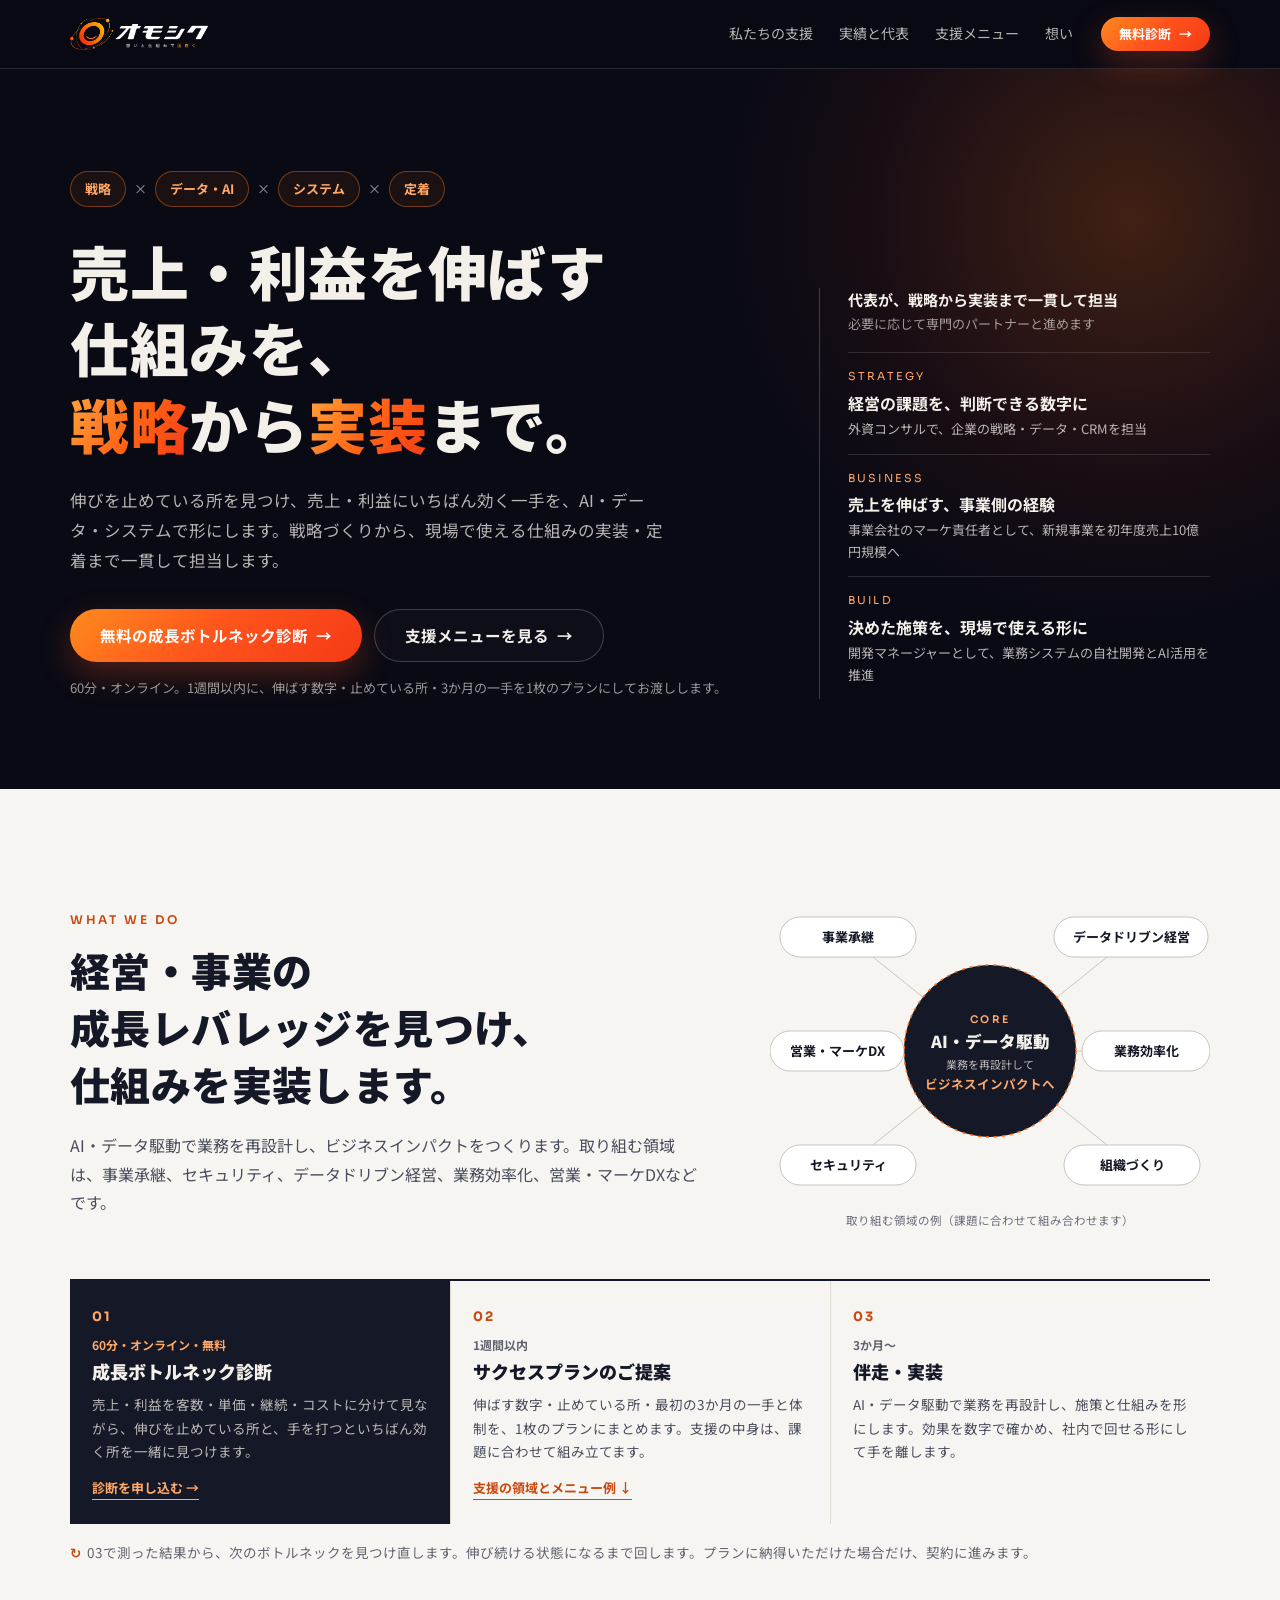
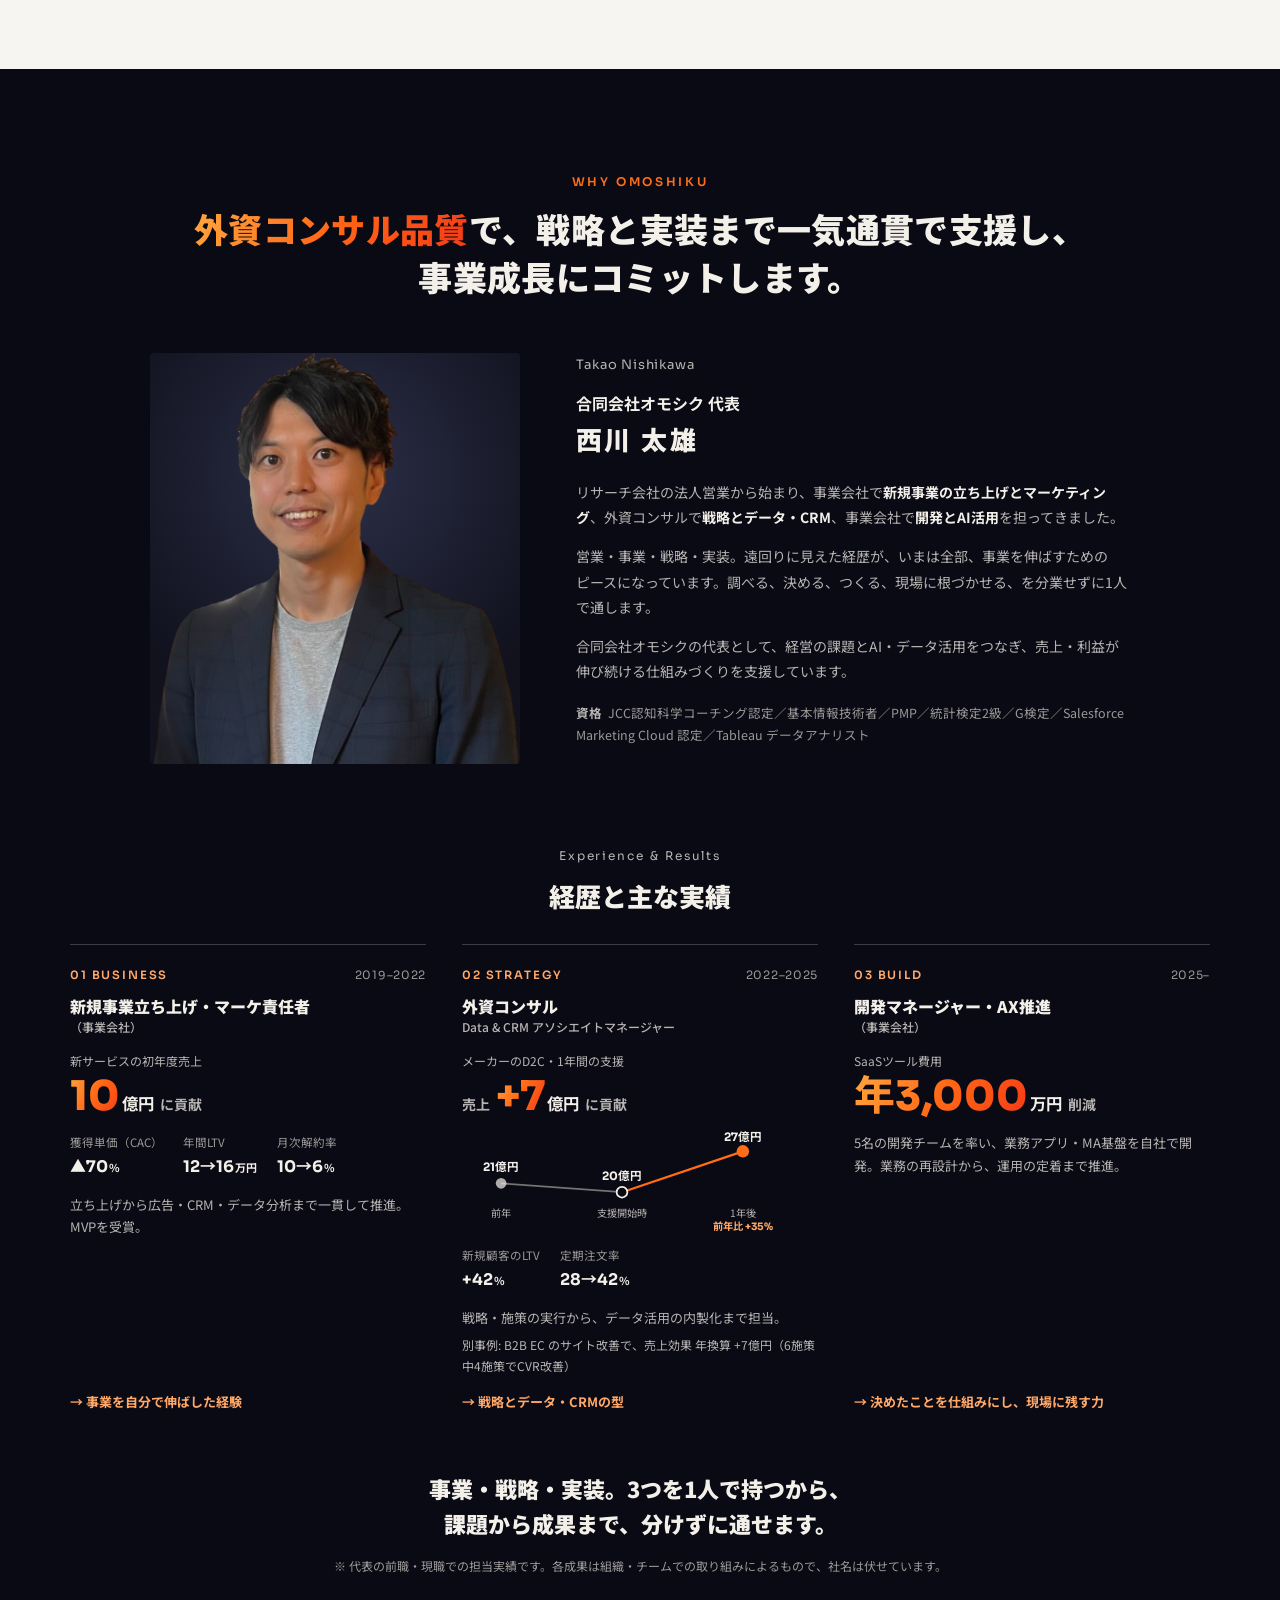
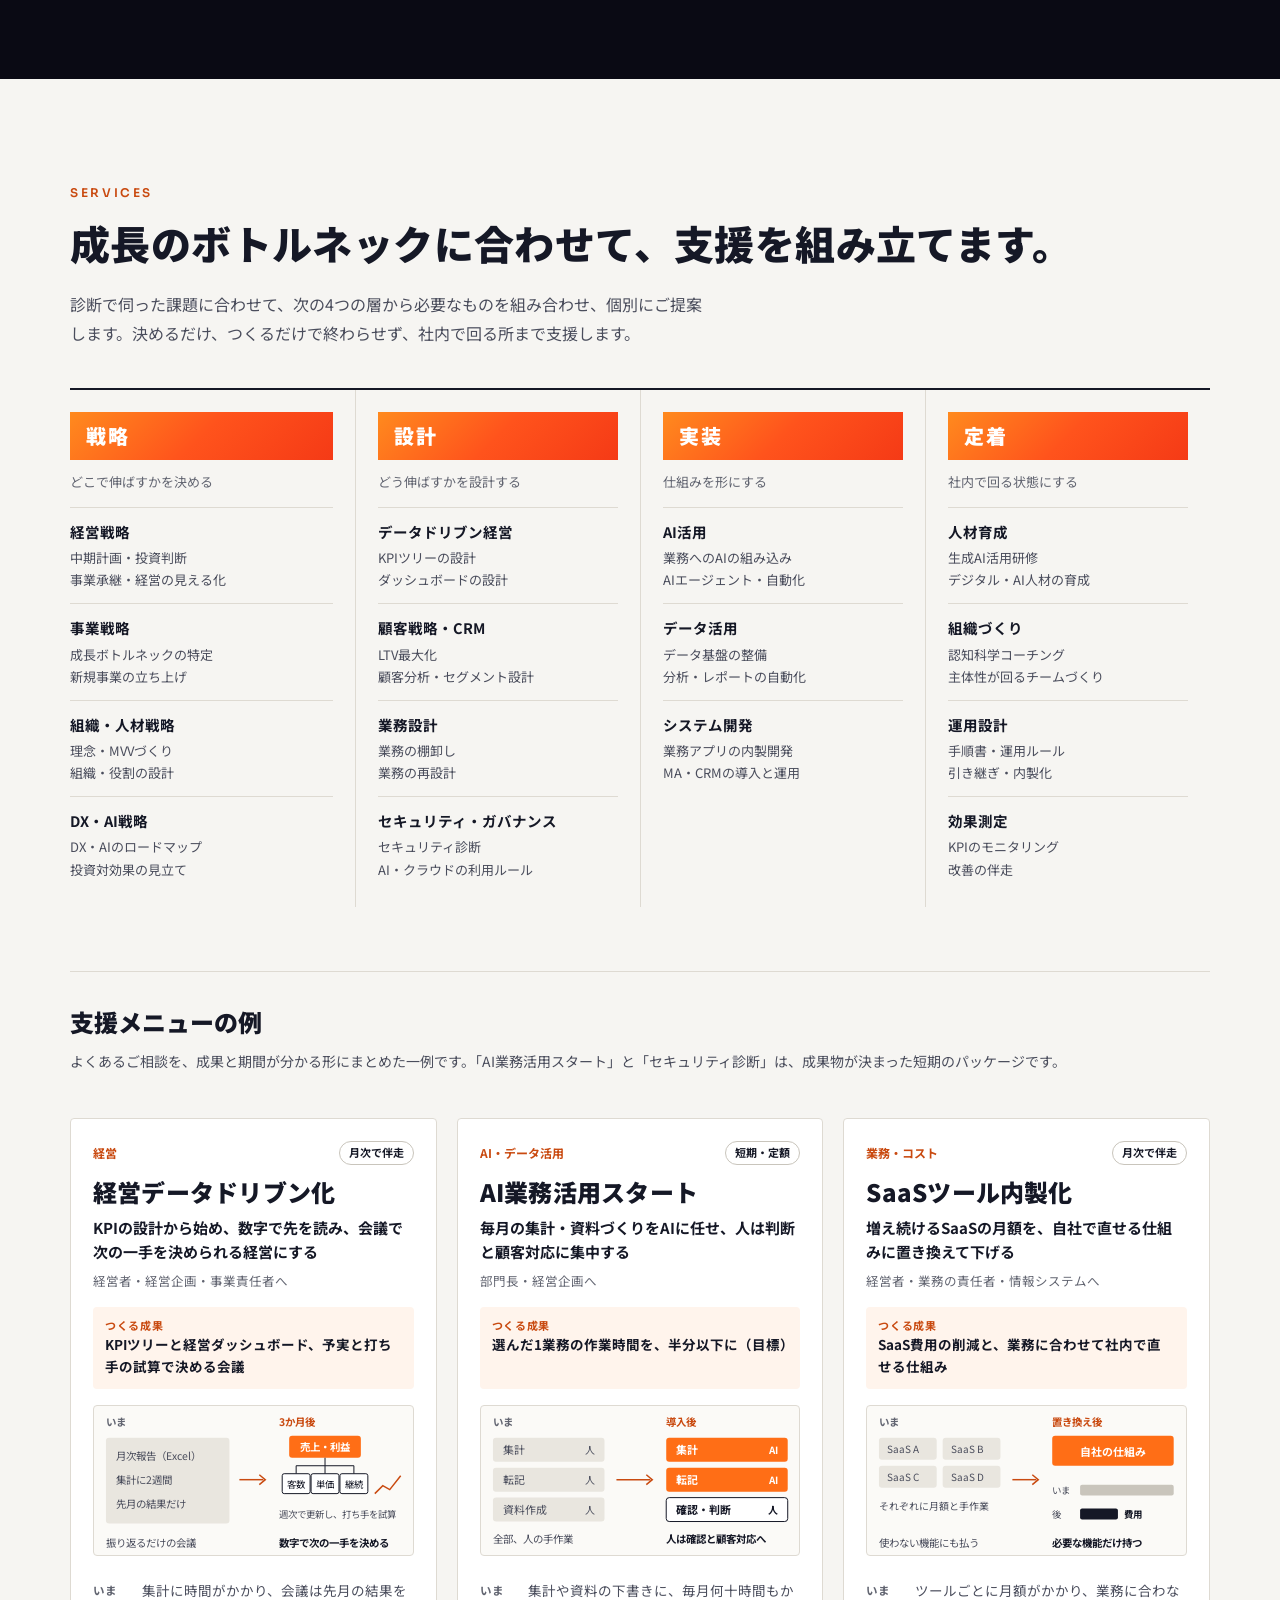
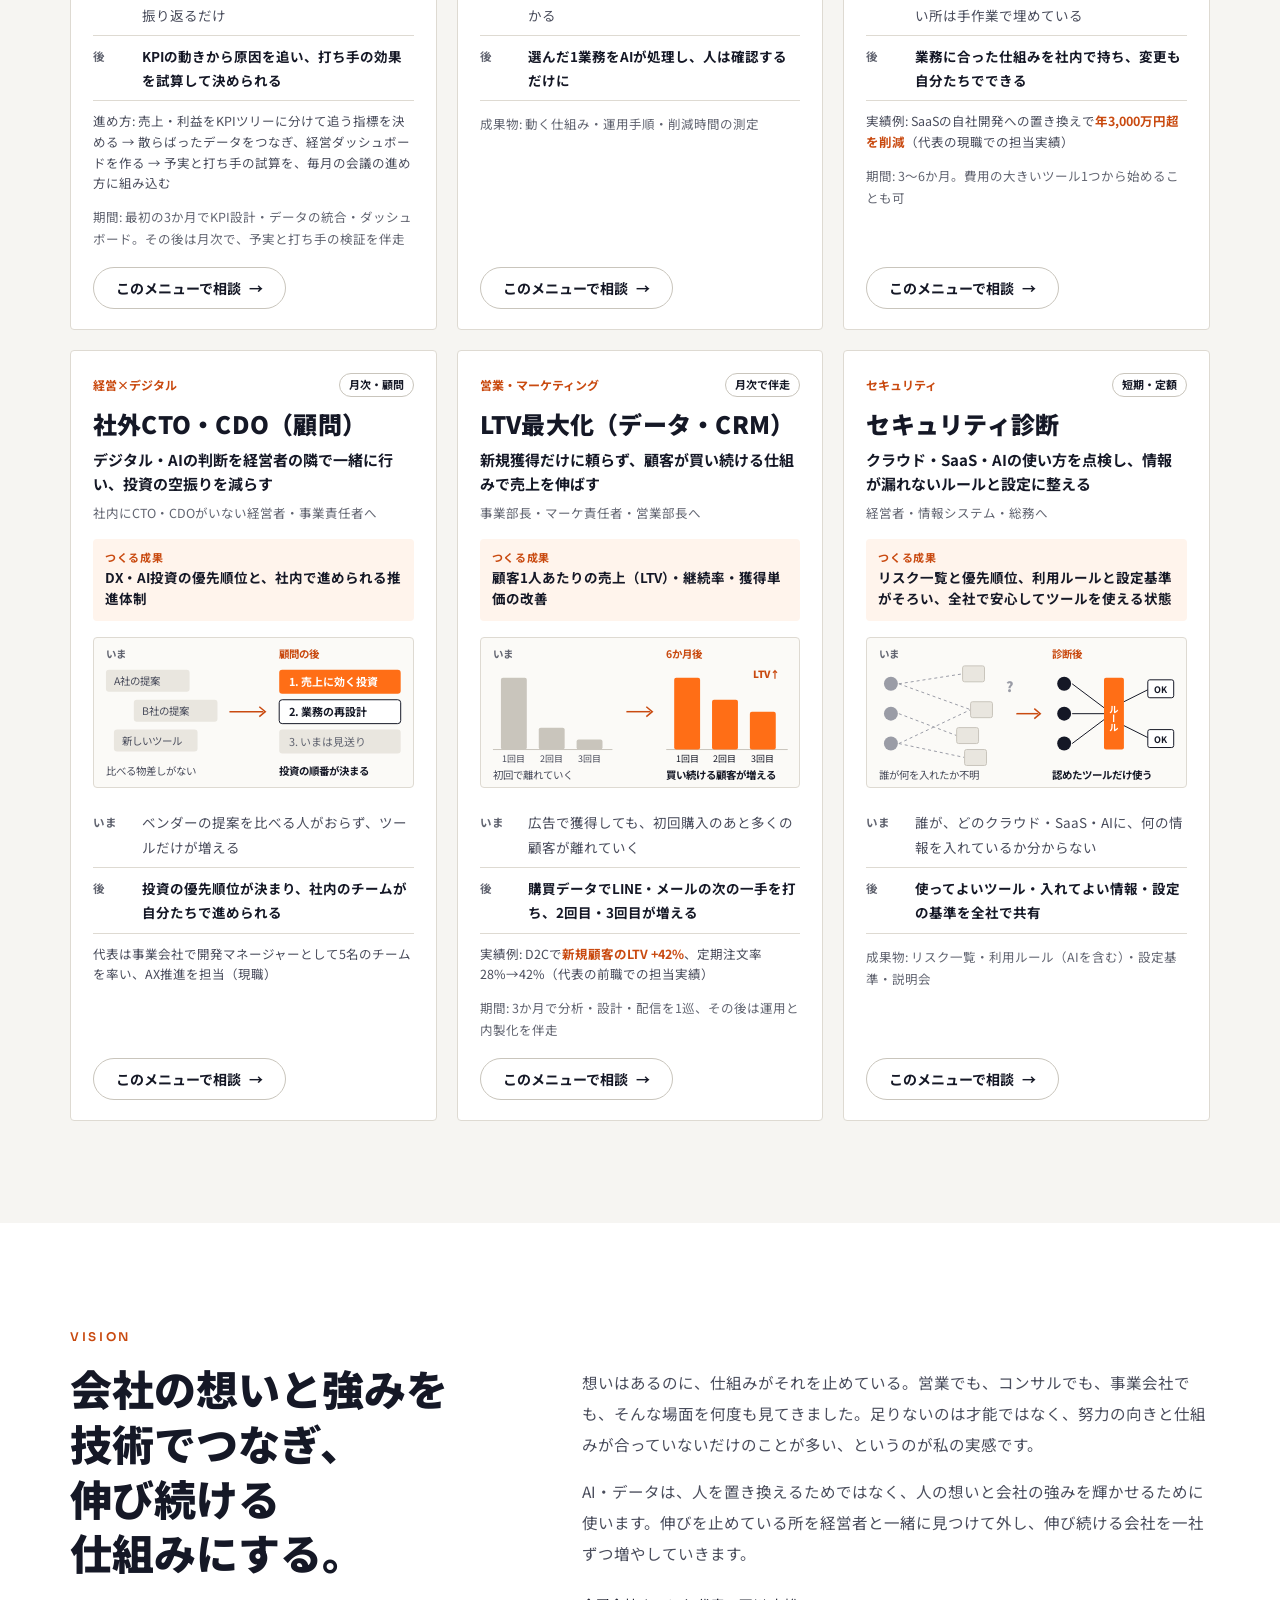
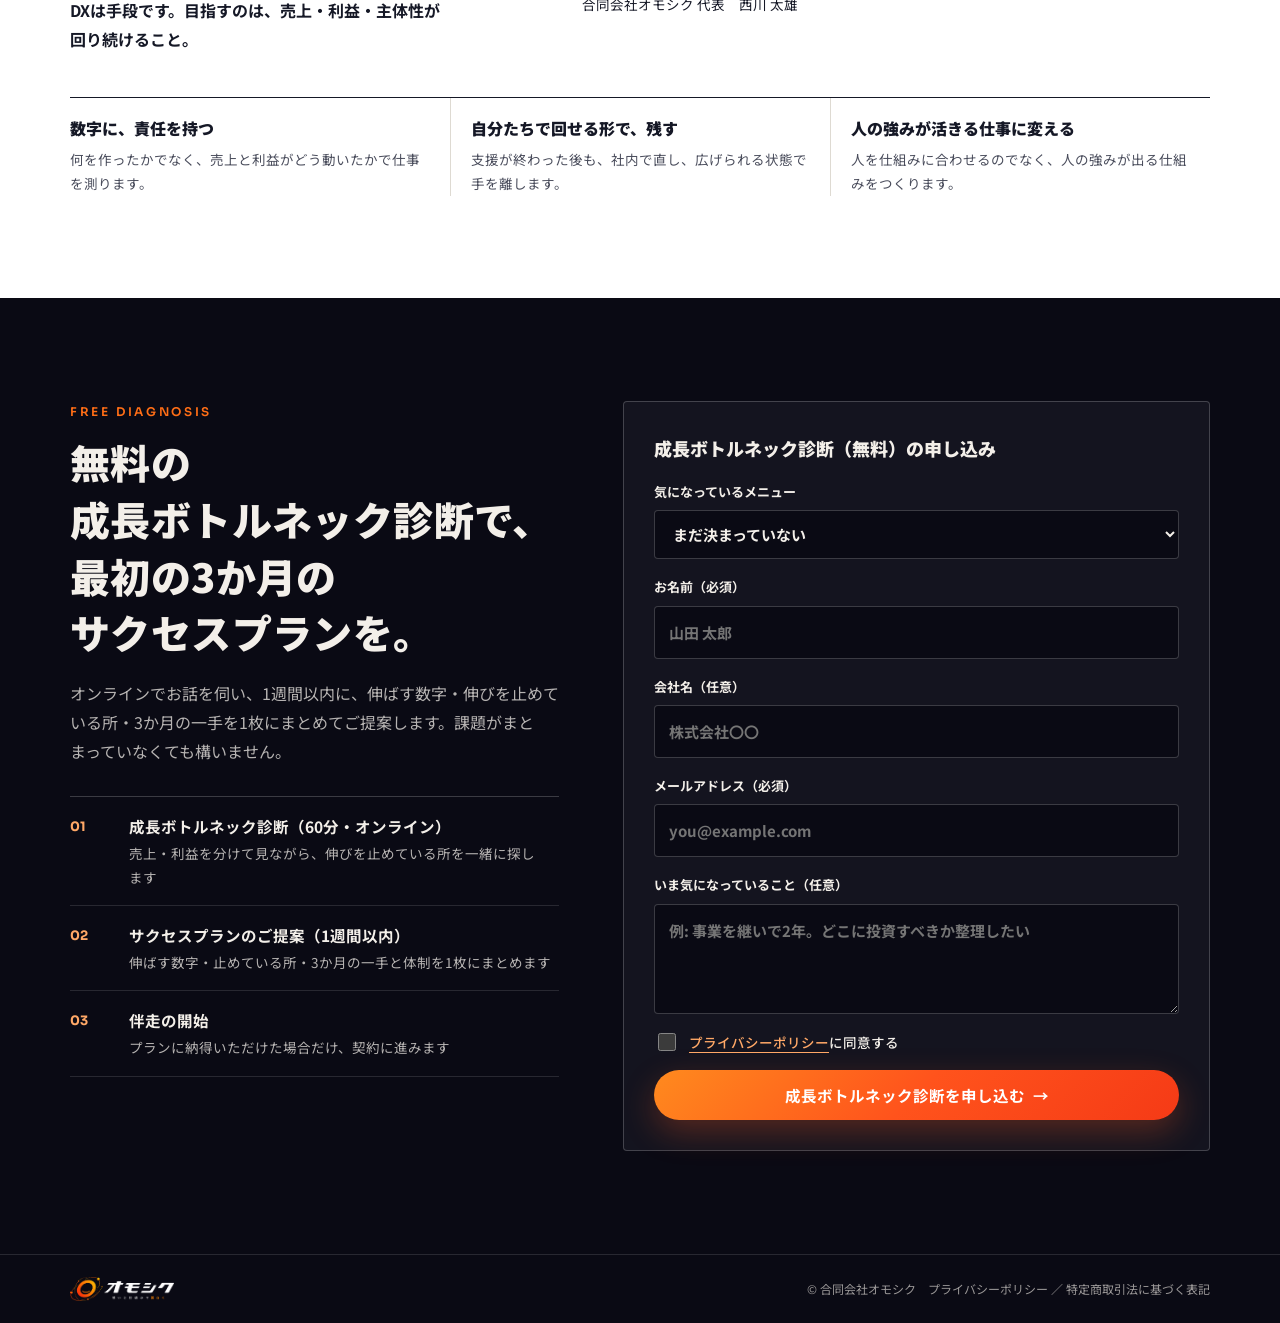
==== index.html @ 87dab50f "fix(cred): 経歴の BUSINESS・BUILD を役割を先に、（事業会社）を後に Co-Authored-By: Claude Opus 5.5 <noreply@anthropic.co" ====
<!DOCTYPE html>
<html lang="ja">
<head>
<meta charset="UTF-8">
<meta name="viewport" content="width=device-width, initial-scale=1, viewport-fit=cover">
<title>オモシク | 売上・利益を伸ばす仕組みを、戦略から実装まで。</title>
<meta name="description" content="経営・事業の成長レバレッジを見つけ、AI・データ駆動で業務を再設計し、仕組みを実装します。外資コンサル品質で、戦略から実装・定着まで一気通貫で支援。まずは無料の成長ボトルネック診断から。">
<meta property="og:title" content="オモシク | 売上・利益を伸ばす仕組みを、戦略から実装まで。">
<meta property="og:description" content="経営・事業の成長レバレッジを見つけ、AI・データ駆動で仕組みを実装します。まずは無料の成長ボトルネック診断から。">
<meta property="og:type" content="website">
<meta property="og:url" content="https://omoshiku.jp/">
<meta property="og:site_name" content="オモシク">
<meta property="og:locale" content="ja_JP">
<link rel="canonical" href="https://omoshiku.jp/">
<link rel="icon" href="data:image/svg+xml,%3Csvg xmlns='http://www.w3.org/2000/svg' viewBox='0 0 40 40'%3E%3Ccircle cx='20' cy='20' r='17' fill='none' stroke='%23ff8a1e' stroke-width='3'/%3E%3Ccircle cx='20' cy='20' r='5' fill='%23f5391a'/%3E%3C/svg%3E">
<link rel="preconnect" href="https://fonts.googleapis.com">
<link rel="preconnect" href="https://fonts.gstatic.com" crossorigin>
<link rel="stylesheet" href="https://fonts.googleapis.com/css2?family=Noto+Sans+JP:wght@400;500;700;900&family=Sora:wght@400;600;700;800&display=swap">
<style>
/* Layout: 7月版の紺×オレンジと書体（Noto Sans JP 900＋Sora）、丸いボタン。箱の角は小さく、区切りは罫線。左端を1本にそろえる */
:root{
  color-scheme: dark;
  --ink:#0a0a14; --ink-2:#14141f; --ink-3:#1b1b29;
  --paper:#f6f5f2; --paper-2:#ffffff; --rule:#dedad2; --rule-2:#c9c5bc;
  --text:#f3efe9; --text-dim:rgba(243,239,233,.74); --text-mut:rgba(243,239,233,.62);
  --navy:#151826; --navy-dim:#4a4d5c; --navy-mut:#626571;
  --accent:#ff6e16; --accent-deep:#c94a10; --accent-soft:#ffa867;
  --grad:linear-gradient(135deg,#ff8a1e 0%,#ff531c 50%,#f53a16 100%);
  --grad-text:linear-gradient(120deg,#ffa83f 0%,#ff6516 52%,#f53a16 100%);
  --line:rgba(255,255,255,.12); --line-2:rgba(255,255,255,.2);
  --font-ja:'Noto Sans JP','Hiragino Kaku Gothic ProN','Yu Gothic',sans-serif;
  --font-en:'Sora','Noto Sans JP',system-ui,sans-serif;
  --radius:4px; --max:1180px;
}
*,*::before,*::after{box-sizing:border-box}
body{margin:0;background:var(--ink);color:var(--text);font-family:var(--font-ja);font-size:15px;line-height:1.8;-webkit-font-smoothing:antialiased;overflow-x:hidden}
body::before{content:"";position:fixed;inset:0 0 auto;height:env(safe-area-inset-top,0px);z-index:10;background:var(--ink)}
a{color:inherit;text-decoration:none}
img{max-width:100%;display:block;height:auto}
h1,h2,h3,h4,p{margin:0}
p,li,dd,dt{line-break:strict;text-wrap:pretty}
h1,h2,h3,h4{word-break:auto-phrase;line-break:strict;text-wrap:balance}
.p{display:inline-block}
.wrap{max-width:var(--max);margin:0 auto;padding-left:max(20px,env(safe-area-inset-left,0px));padding-right:max(20px,env(safe-area-inset-right,0px))}
.accent{background:var(--grad-text);-webkit-background-clip:text;background-clip:text;color:transparent;-webkit-text-fill-color:transparent}
:focus-visible{outline:2px solid var(--accent-soft);outline-offset:3px}

/* ボタン（v1の形） */
.btn{display:inline-flex;align-items:center;justify-content:center;gap:8px;font-family:var(--font-ja);font-weight:700;border-radius:999px;transition:transform .25s,box-shadow .25s,border-color .25s;white-space:nowrap;line-height:1.3;border:0;cursor:pointer}
.btn .arw{transition:transform .25s}
.btn:hover .arw{transform:translateX(4px)}
.btn-primary{background:var(--grad);color:#fff;box-shadow:0 12px 32px rgba(255,90,31,.28)}
.btn-primary:hover{transform:translateY(-2px);box-shadow:0 16px 42px rgba(255,90,31,.4)}
.btn-outline{background:rgba(255,255,255,.02);color:var(--text);border:1.5px solid var(--line-2)}
.btn-outline:hover{border-color:var(--accent);transform:translateY(-2px)}
.btn-lg{padding:15px 30px;font-size:15.5px}
.btn-sm{padding:9px 18px;font-size:13px}
.btn-md{padding:11px 22px;font-size:14px}

/* 見出し */
.label{font-family:var(--font-en);font-size:12px;font-weight:600;letter-spacing:.22em;color:var(--accent);text-transform:uppercase}
.h2{font-size:clamp(26px,3.3vw,40px);font-weight:900;line-height:1.42;margin-top:12px;letter-spacing:.01em}
.lead{margin-top:18px;max-width:40em;font-size:16px}
.sec{padding-block:clamp(64px,8vw,104px)}
.light{background:var(--paper);color:var(--navy)}
.light .label{color:var(--accent-deep)}
.light .lead{color:var(--navy-dim)}

/* 注記バー（HPの外） */

/* ナビ */
.nav{position:sticky;top:env(safe-area-inset-top,0px);z-index:40;background:rgba(10,10,20,.86);backdrop-filter:blur(14px);-webkit-backdrop-filter:blur(14px);border-bottom:1px solid var(--line)}
.nav .wrap{display:flex;align-items:center;gap:28px;height:68px}
.nav .logo{height:32px;width:auto}
.nav nav{display:flex;gap:26px;margin-left:auto;font-size:14px;color:var(--text-dim)}
.nav nav a:hover{color:#fff}
@media (max-width:880px){.nav nav{display:none}.nav .btn{margin-left:auto}}

/* ---- 01 FV ---- */
.hero{position:relative;overflow:hidden;background:var(--ink)}
.hero::before{content:"";position:absolute;width:820px;height:820px;right:-260px;top:-260px;border-radius:50%;background:radial-gradient(circle,rgba(255,110,20,.22) 0%,rgba(245,58,22,.06) 46%,transparent 70%);pointer-events:none}
.hero-grid{position:relative;z-index:1;display:grid;grid-template-columns:minmax(0,7fr) minmax(0,4fr);gap:40px 64px;align-items:end;padding-block:clamp(56px,8vw,112px) clamp(56px,7vw,96px)}
.chips{display:flex;flex-wrap:wrap;align-items:center;gap:6px 8px;margin-bottom:26px}
.chip{font-size:13px;font-weight:700;padding:5px 14px;border:1px solid rgba(255,122,24,.4);border-radius:999px;color:var(--accent-soft);background:rgba(255,110,22,.07)}
.chip-x{color:var(--text-mut);font-size:13px}
.hero h1{font-size:clamp(32px,4.6vw,60px);font-weight:900;line-height:1.3;letter-spacing:.01em}
.hero-sub{margin-top:24px;max-width:36em;font-size:16.5px;color:var(--text-dim)}
.cta-row{display:flex;flex-wrap:wrap;gap:12px;margin-top:34px}
.cta-note{margin-top:14px;font-size:13px;color:var(--text-mut)}
/* FV の背景で小さく立ちのぼる光の粒（旧HPから移植） */
.hero-particles{position:absolute;inset:0;z-index:0;overflow:hidden;pointer-events:none}
.particle{position:absolute;bottom:-10px;border-radius:50%;opacity:0;animation:particle-drift linear infinite}
@keyframes particle-drift{0%{opacity:0;transform:translateY(0) scale(1)}10%{opacity:.7}85%{opacity:.5}100%{opacity:0;transform:translateY(-105vh) scale(.4)}}
@media (prefers-reduced-motion:reduce){.particle{animation:none!important;opacity:0}}
.who{border-left:1px solid var(--line-2);padding-left:28px}
.who-title{font-size:13px;color:var(--text-mut);line-height:1.6}
.who-title b{display:block;color:var(--text);font-size:15px;margin-bottom:2px}
.who dl{margin:18px 0 0}
.who div{padding-block:14px;border-top:1px solid var(--line)}
.who dt{font-family:var(--font-en);font-size:11px;letter-spacing:.2em;color:var(--accent-soft)}
.who dd{margin:4px 0 0}
.who dd b{display:block;font-size:16px;font-weight:700;line-height:1.5}
.who dd span{display:block;font-size:13px;color:var(--text-dim);line-height:1.65;margin-top:3px}
@media (max-width:960px){.hero-grid{grid-template-columns:1fr;align-items:start}.who{border-left:0;padding-left:0}}
@media (max-width:560px){.cta-row .btn{width:100%}}

/* ---- 02 What we do ---- */
.wwd{display:grid;grid-template-columns:minmax(0,7fr) minmax(0,5fr);gap:32px 64px;align-items:center}
.core-dia{width:100%;max-width:440px;justify-self:end}
@media (max-width:900px){.wwd{grid-template-columns:1fr}.core-dia{justify-self:start;max-width:380px}}

/* ---- 03 実績と代表（プロフィール＋数字） ---- */
.cred{background:var(--ink)}
.cred-head{text-align:center;max-width:none;margin-inline:auto}
.cred-head .h2{font-size:clamp(23px,2.9vw,34px)}
.prof{display:grid;grid-template-columns:minmax(0,4fr) minmax(0,6fr);gap:32px 56px;margin-top:52px;align-items:start;max-width:980px;margin-inline:auto}
.prof-photo{background:radial-gradient(circle at 50% 30%,#2c2f48 0%,#11121e 72%);border-radius:var(--radius);overflow:hidden;aspect-ratio:9/10}
.prof-photo img{width:100%;height:100%;object-fit:cover;object-position:50% 8%}
.prof-en{font-family:var(--font-en);font-size:13px;letter-spacing:.06em;color:var(--text-dim)}
.prof-role{margin-top:14px;font-size:16px;font-weight:700;line-height:1.6}
.prof-role b{font-size:26px;font-weight:900;letter-spacing:.1em;display:block;margin-top:2px}
.prof-hist{margin-top:20px;display:grid;gap:14px}
.prof-hist p{font-size:14px;color:var(--text-dim);line-height:1.8}
.prof-hist p b{color:var(--text)}
.nums-head{text-align:center;margin-top:72px}
.nums-head small{font-family:var(--font-en);font-size:12px;letter-spacing:.14em;color:var(--text-dim)}
.nums-head h3{font-size:clamp(20px,2.4vw,26px);font-weight:900;margin-top:6px}
.nums{display:grid;grid-template-columns:repeat(4,minmax(0,1fr));gap:16px;margin-top:28px}
.num{background:var(--paper-2);color:var(--navy);border-radius:var(--radius);padding:22px 16px 20px;text-align:center;min-width:0}
.num small{display:block;font-size:13px;color:var(--navy-dim);font-weight:500}
.num b{display:block;font-family:var(--font-en);font-weight:800;font-size:clamp(34px,3.6vw,46px);line-height:1.15;margin-top:8px;color:var(--accent-deep)}
.num b em{font-style:normal;font-family:var(--font-ja);font-size:15px;font-weight:700;margin-left:2px}
.num span{display:block;font-size:12px;color:var(--navy-mut);margin-top:6px;line-height:1.55}
.fine{margin-top:14px;font-size:12px;color:var(--text-mut);text-align:center}
.num b{white-space:nowrap}
@media (max-width:900px){.prof{grid-template-columns:1fr}.prof-photo{max-width:300px}.nums{grid-template-columns:repeat(2,minmax(0,1fr))}}
@media (max-width:520px){.nums{gap:10px}.num{padding:16px 8px}.num b{font-size:26px}.num b em{font-size:12px}}
/* ---- 02 成長の4ステップ ---- */
.wwd-head{max-width:none}
.steps{display:grid;grid-template-columns:repeat(3,minmax(0,1fr));margin-top:44px;border-top:2px solid var(--navy)}
.step{padding:20px 22px 24px 0;min-width:0}
.step+.step{padding-left:22px;border-left:1px solid var(--rule)}
.step i{font-style:normal;font-family:var(--font-en);font-weight:700;font-size:13px;color:var(--accent-deep);letter-spacing:.12em}
.step b{display:block;font-size:18px;font-weight:900;margin-top:6px;line-height:1.5}
.step span{display:block;font-size:13.5px;color:var(--navy-dim);margin-top:8px;line-height:1.75}
.step.hot{background:var(--navy);color:var(--text);padding-left:22px;border-left:0}
.step.hot i{color:var(--accent-soft)}
.step.hot span{color:var(--text-dim)}
.step em{display:block;font-style:normal;font-size:12px;font-weight:700;color:var(--navy-mut);margin-top:6px}
.step.hot em{color:var(--accent-soft)}
.step b{margin-top:2px}
.step>a{display:inline-block;margin-top:12px;font-size:13px;font-weight:700;color:var(--accent-deep);border-bottom:1px solid currentColor}
.step.hot a{display:inline-block;margin-top:12px;font-size:13px;font-weight:700;color:var(--accent-soft);border-bottom:1px solid currentColor}
.loop{margin-top:16px;font-size:13.5px;color:var(--navy-mut)}
.loop b{color:var(--accent-deep);font-family:var(--font-en);margin-right:6px}
@media (max-width:900px){.steps{grid-template-columns:1fr}.step,.step+.step{padding:16px 0 18px;border-left:0;border-top:1px solid var(--rule)}.step:first-child{border-top:0}.step.hot{padding:16px 18px 18px}}

/* ---- 03 経歴のピース ---- */
.prof-certs{margin-top:18px;font-size:12.5px;color:var(--text-mut);line-height:1.7}
.prof-certs b{color:var(--text-dim);font-weight:700;margin-right:6px}
.pieces-head{text-align:center;margin-top:76px}
.pieces-head small{font-family:var(--font-en);font-size:12px;letter-spacing:.16em;color:var(--text-dim)}
.pieces-head h3{font-size:clamp(20px,2.4vw,26px);font-weight:900;margin-top:6px}
.pieces{display:grid;grid-template-columns:repeat(3,minmax(0,1fr));gap:0 36px;margin-top:24px}
.piece{border-top:1px solid var(--line-2);padding:20px 0 26px;min-width:0;display:flex;flex-direction:column}
.pc-meta{display:flex;justify-content:space-between;gap:12px;font-family:var(--font-en);font-size:11.5px;font-weight:600;letter-spacing:.16em;color:var(--accent-soft)}
.pc-meta span{color:var(--text-mut);letter-spacing:.06em;font-weight:400}
.pc-org{margin-top:8px;font-size:16px;font-weight:900;line-height:1.5}
.pc-org small{display:block;font-size:12px;color:var(--text-dim);font-weight:500}
.pc-kpi{margin-top:14px}
.pc-kpi small{display:block;font-size:12px;color:var(--text-dim)}
.pc-kpi strong{display:block;font-family:var(--font-en);font-weight:800;font-size:clamp(34px,3.2vw,44px);line-height:1.15;margin-top:2px;white-space:nowrap}
.pc-kpi strong em{font-style:normal;font-family:var(--font-ja);font-size:.4em;font-weight:700;margin-left:2px;color:var(--text)}
.pc-kpi strong .tail{font-family:var(--font-ja);font-size:.34em;font-weight:700;color:var(--text-dim);margin-left:6px}
.pc-subs{display:flex;flex-wrap:wrap;gap:6px 20px;margin-top:12px}
.pc-subs div{min-width:0}
.pc-subs small{display:block;font-size:11.5px;color:var(--text-mut)}
.pc-subs b{display:block;font-family:var(--font-en);font-size:16px;font-weight:700;white-space:nowrap}
.pc-subs b em{font-style:normal;font-family:var(--font-ja);font-size:11px;margin-left:1px}
.pc-chart{margin-top:10px;max-width:320px}
.pc-chart svg{display:block;width:100%;height:auto}
.pc-desc{margin-top:12px;font-size:13px;color:var(--text-dim);line-height:1.75}
.pc-desc+.pc-desc{margin-top:4px;font-size:12px}
.pc-piece{margin-top:auto;padding-top:14px;font-size:13px;font-weight:700;color:var(--accent-soft)}
.pieces-sum{margin-top:32px;text-align:center;font-size:clamp(17px,2vw,22px);font-weight:900;line-height:1.6}
@media (max-width:900px){.pieces{grid-template-columns:1fr}}

/* ---- 04 6つのパッケージ ---- */
.pk-grid{display:grid;grid-template-columns:repeat(3,minmax(0,1fr));gap:20px;margin-top:44px}
.cap-grid{display:grid;grid-template-columns:repeat(4,minmax(0,1fr));margin-top:40px;border-top:2px solid var(--navy)}
.cap{padding:22px 22px 26px;min-width:0}
.cap+.cap{border-left:1px solid var(--rule)}
.cap:first-child{padding-left:0}
.cap h3{background:var(--grad);color:#fff;font-size:20px;font-weight:900;line-height:1.4;letter-spacing:.08em;padding:10px 16px;border-radius:0}
.cap-q{font-size:13px;color:var(--navy-mut);margin-top:10px}
.cap ul{list-style:none;padding:0;margin:14px 0 0}
.cap>ul>li{font-size:14.5px;font-weight:700;line-height:1.6;color:var(--navy);padding-top:12px;margin-top:12px;border-top:1px solid var(--rule)}
.cap>ul>li:first-child{margin-top:0}
.cap li ul{margin:4px 0 0}
.cap li li{font-size:13px;font-weight:400;color:var(--navy-dim);line-height:1.7;margin:0}
@media (max-width:1000px){.cap-grid{grid-template-columns:repeat(2,minmax(0,1fr))}.cap:nth-child(3){padding-left:0;border-left:0}.cap:nth-child(n+3){border-top:1px solid var(--rule)}}
@media (max-width:560px){.cap-grid{grid-template-columns:1fr}.cap,.cap+.cap{padding-left:0;border-left:0}.cap+.cap{border-top:1px solid var(--rule)}}
.ex-head{margin-top:64px;padding-top:28px;border-top:1px solid var(--rule)}
.ex-head h3{font-size:clamp(20px,2.2vw,24px);font-weight:900}
.ex-head p{font-size:14px;color:var(--navy-dim);margin-top:6px}
@media (max-width:1000px){.cap-grid{grid-template-columns:repeat(2,minmax(0,1fr))}}
@media (max-width:560px){.cap-grid{grid-template-columns:1fr}}
.pk{background:var(--paper-2);border:1px solid var(--rule);border-radius:var(--radius);padding:22px 22px 20px;display:flex;flex-direction:column;min-width:0;scroll-margin-top:84px}
.pk-tag{display:flex;justify-content:space-between;align-items:center;gap:8px;font-size:12px}
.pk-tag span{font-weight:700;color:var(--accent-deep)}
.pk-tag em{font-style:normal;font-size:11px;font-weight:700;color:var(--navy);border:1px solid var(--rule-2);border-radius:999px;padding:1px 9px;white-space:nowrap}
.pk h3{font-size:clamp(21px,1.9vw,24px);font-weight:900;line-height:1.4;margin-top:10px;letter-spacing:.01em}
.pk .benefit{font-size:15px;font-weight:700;line-height:1.6;margin-top:8px;color:var(--navy)}
.pk .for{font-size:12.5px;color:var(--navy-mut);margin-top:6px}
.pk .out{min-height:82px;margin-top:14px;padding:10px 12px;background:#fff4ec;border-radius:4px;font-size:13.5px;font-weight:700;line-height:1.6}
.pk .out small{display:block;font-size:11px;font-weight:700;color:var(--accent-deep);letter-spacing:.06em}
.pk .proof{font-size:12.5px;color:var(--navy-dim);margin-top:10px;line-height:1.65}
.pk .proof b{color:var(--accent-deep)}
.dia{margin-top:16px;border:1px solid var(--rule);border-radius:var(--radius);background:#fbfaf7}
.dia svg{display:block;width:100%;height:auto}
.ba{display:grid;grid-template-columns:3.6em minmax(0,1fr);margin:14px 0 0;font-size:13.5px}
.ba dt,.ba dd{padding-block:8px;border-bottom:1px solid var(--rule)}
.ba dt{font-size:11.5px;font-weight:700;color:var(--navy-mut);padding-top:10px}
.ba dd{margin:0}
.ba dd.before{color:var(--navy-dim)}
.ba dd.after{font-weight:700;color:var(--navy)}
.pk .term{font-size:12.5px;color:var(--navy-mut);margin-top:12px}
.pk details{margin-top:8px}
.pk summary{cursor:pointer;font-size:13px;font-weight:700;color:var(--navy);list-style:none;display:flex;align-items:center;gap:8px}
.pk summary::-webkit-details-marker{display:none}
.pk summary::before{content:"";width:7px;height:7px;border-right:1.5px solid var(--accent-deep);border-bottom:1.5px solid var(--accent-deep);transform:rotate(-45deg);transition:transform .2s}
.pk details[open] summary::before{transform:rotate(45deg)}
.pk details p{font-size:13px;color:var(--navy-dim);margin-top:8px}
.pk .btn{margin-top:auto;align-self:flex-start}
.pk .cta{padding-top:16px;margin-top:auto}
.pk .btn-outline{color:var(--navy);border-color:var(--rule-2)}
.pk .btn-outline:hover{border-color:var(--accent-deep)}
@media (max-width:1020px){.pk-grid{grid-template-columns:repeat(2,minmax(0,1fr))}}
@media (max-width:640px){.pk-grid{grid-template-columns:1fr}.pk .out{min-height:0}}

/* ---- キーメッセージ ---- */
.key{background:var(--ink);position:relative;overflow:hidden}
.key::after{content:"";position:absolute;width:620px;height:620px;right:-220px;bottom:-360px;border-radius:50%;background:radial-gradient(circle,rgba(255,110,20,.24),transparent 65%)}
.key .wrap{position:relative;z-index:1;padding-block:clamp(64px,8vw,104px);text-align:center}
.key small{font-size:15px;color:var(--text-dim)}
.key h2{font-size:clamp(26px,3.8vw,44px);font-weight:900;line-height:1.5;margin-top:14px}
.key hr{width:min(320px,60%);border:0;border-top:1px solid var(--line-2);margin:26px auto}
.key p{color:var(--accent-soft);font-size:clamp(15px,1.7vw,18px);font-weight:700}

/* ---- 05 想い ---- */
.vision{background:var(--paper-2);color:var(--navy)}
.vision-grid{display:grid;grid-template-columns:minmax(0,5fr) minmax(0,7fr);gap:32px 64px;align-items:start}
.vision-grid{margin-top:14px}
.vision h2{font-size:clamp(28px,3.4vw,42px);font-weight:900;line-height:1.3}
.vision-sub{margin-top:16px;font-size:16px;font-weight:700}
.vision-body{padding-top:.35em}
.vision-body p{font-size:15.5px;line-height:2;color:var(--navy-dim)}
.vision-body p+p{margin-top:16px}
.vision-body .sign{margin-top:22px;font-size:13.5px;color:var(--navy)}
.vows{display:grid;grid-template-columns:repeat(3,minmax(0,1fr));margin-top:44px;border-top:1px solid var(--navy)}
.vows div{padding:16px 20px 0 0;min-width:0}
.vows div+div{padding-left:20px;border-left:1px solid var(--rule)}
.vows b{display:block;font-size:16px;font-weight:900}
.vows span{display:block;font-size:13.5px;color:var(--navy-dim);margin-top:4px}
@media (max-width:900px){.vision-grid{grid-template-columns:1fr}.vows{grid-template-columns:1fr}.vows div+div{padding-left:0;border-left:0;border-top:1px solid var(--rule)}.vows div{padding-bottom:14px}}

/* ---- 問い合わせ ---- */
.contact-grid{display:grid;grid-template-columns:minmax(0,5fr) minmax(0,6fr);gap:40px 64px;align-items:start}
.flow{margin-top:30px;border-top:1px solid var(--line-2)}
.flow div{display:grid;grid-template-columns:3em minmax(0,1fr);gap:4px 14px;padding-block:16px;border-bottom:1px solid var(--line)}
.flow i{font-style:normal;font-family:var(--font-en);font-size:13px;font-weight:700;color:var(--accent-soft);padding-top:2px}
.flow b{display:block;font-size:15.5px}
.flow span{display:block;font-size:13.5px;color:var(--text-dim)}
form{display:grid;gap:16px;border:1px solid var(--line-2);border-radius:var(--radius);padding:clamp(20px,3vw,30px);background:var(--ink-2);min-width:0}
form h3{font-size:18px;font-weight:900}
label{font-size:13px;font-weight:700;display:grid;gap:7px}
input,select,textarea{font:inherit;font-size:15px;color:var(--text);background:var(--ink);border:1px solid var(--line-2);border-radius:var(--radius);padding:12px 14px;width:100%}
input:focus,select:focus,textarea:focus{border-color:var(--accent-soft);outline:0}
textarea{min-height:110px;resize:vertical}
form .btn{width:100%}
.hp-trap{position:absolute;left:-9999px;width:1px;height:1px;overflow:hidden}
.consent{display:flex;align-items:center;gap:10px;font-weight:500;font-size:13.5px}
.consent input{width:18px;height:18px;padding:0;accent-color:var(--accent)}
.consent a{color:var(--accent-soft);border-bottom:1px solid currentColor}
.form-done{border:1px solid var(--line-2);border-radius:var(--radius);padding:clamp(20px,3vw,30px);background:var(--ink-2)}
.form-done h3{font-size:18px;font-weight:900}
.form-done p{margin-top:10px;font-size:14px;color:var(--text-dim)}
@media (max-width:900px){.contact-grid{grid-template-columns:1fr}}
.foot{border-top:1px solid var(--line);color:var(--text-mut);font-size:12px;background:var(--ink)}
.foot .wrap{padding-block:22px;display:flex;flex-wrap:wrap;gap:8px 24px;justify-content:space-between;align-items:center}
.foot img{height:24px;width:auto}

</style>
</head>
<body>


<header class="nav">
  <div class="wrap">
    <img class="logo" src="images/logo-2026.png" alt="オモシク 想いと仕組みで面白く" width="138" height="32">
    <nav aria-label="メインナビゲーション">
      <a href="#service">私たちの支援</a>
      <a href="#cred">実績と代表</a>
      <a href="#packages">支援メニュー</a>
      <a href="#vision">想い</a>
    </nav>
    <a class="btn btn-primary btn-sm" href="#contact">無料診断<span class="arw">→</span></a>
  </div>
</header>

<main>
<!-- 01 FV -->
<section class="hero" aria-label="ファーストビュー">
  <div class="hero-particles" id="heroParticles" aria-hidden="true"></div>
  <div class="wrap hero-grid">
    <div>
      <div class="chips">
        <span class="chip">戦略</span><span class="chip-x">×</span>
        <span class="chip">データ・AI</span><span class="chip-x">×</span>
        <span class="chip">システム</span><span class="chip-x">×</span>
        <span class="chip">定着</span>
      </div>
      <h1><span class="p">売上・利益を伸ばす</span><span class="p">仕組みを、</span><br><span class="p"><span class="accent">戦略</span>から<span class="accent">実装</span>まで。</span></h1>
      <p class="hero-sub">伸びを止めている所を見つけ、売上・利益にいちばん効く一手を、AI・データ・システムで形にします。戦略づくりから、現場で使える仕組みの実装・定着まで一貫して担当します。</p>
      <div class="cta-row">
        <a class="btn btn-primary btn-lg" href="#contact">無料の成長ボトルネック診断<span class="arw">→</span></a>
        <a class="btn btn-outline btn-lg" href="#packages">支援メニューを見る<span class="arw">→</span></a>
      </div>
      <p class="cta-note">60分・オンライン。1週間以内に、伸ばす数字・止めている所・3か月の一手を1枚のプランにしてお渡しします。</p>
    </div>
    <aside class="who" aria-label="代表の経歴">
      <p class="who-title"><b>代表が、戦略から実装まで一貫して担当</b>必要に応じて専門のパートナーと進めます</p>
      <dl>
        <div><dt>STRATEGY</dt><dd><b>経営の課題を、判断できる数字に</b><span>外資コンサルで、企業の戦略・データ・CRMを担当</span></dd></div>
        <div><dt>BUSINESS</dt><dd><b>売上を伸ばす、事業側の経験</b><span>事業会社のマーケ責任者として、新規事業を初年度売上10億円規模へ</span></dd></div>
        <div><dt>BUILD</dt><dd><b>決めた施策を、現場で使える形に</b><span>開発マネージャーとして、業務システムの自社開発とAI活用を推進</span></dd></div>
      </dl>
    </aside>
  </div>
</section>

<!-- 02 What we do -->
<section class="light sec" id="service" aria-labelledby="svc-title">
  <div class="wrap">
    <div class="wwd">
    <div class="wwd-head">
      <p class="label">What we do</p>
      <h2 class="h2" id="svc-title"><span class="p">経営・事業の</span><span class="p">成長レバレッジを見つけ、</span><br><span class="p">仕組みを実装します。</span></h2>
      <p class="lead">AI・データ駆動で業務を再設計し、ビジネスインパクトをつくります。取り組む領域は、事業承継、セキュリティ、データドリブン経営、業務効率化、営業・マーケDXなどです。</p>
    </div>
    <svg class="core-dia" viewBox="0 0 440 344" role="img" aria-label="AI・データ駆動を中心に、事業承継・データドリブン経営・営業マーケDX・業務効率化・セキュリティ・組織づくりの領域でビジネスインパクトをつくる図">
      <g stroke="#c9c5bc" stroke-width="1">
        <line x1="220" y1="160" x2="78" y2="46"/><line x1="220" y1="160" x2="362" y2="46"/>
        <line x1="220" y1="160" x2="60" y2="160"/><line x1="220" y1="160" x2="380" y2="160"/>
        <line x1="220" y1="160" x2="78" y2="274"/><line x1="220" y1="160" x2="362" y2="274"/>
      </g>
      <circle cx="220" cy="160" r="86" fill="#151826"/>
      <circle cx="220" cy="160" r="86" fill="none" stroke="#ff6e16" stroke-width="1.5" stroke-dasharray="3 5"/>
      <text x="220" y="132" text-anchor="middle" fill="#ffa867" font-size="10.5" font-weight="600" letter-spacing="2.5" font-family="Sora,sans-serif">CORE</text>
      <text x="220" y="157" text-anchor="middle" fill="#f3efe9" font-size="16.5" font-weight="900" font-family="Noto Sans JP,sans-serif">AI・データ駆動</text>
      <text x="220" y="178" text-anchor="middle" fill="rgba(243,239,233,.75)" font-size="11" font-family="Noto Sans JP,sans-serif">業務を再設計して</text>
      <text x="220" y="198" text-anchor="middle" fill="#ffa867" font-size="12.5" font-weight="700" font-family="Noto Sans JP,sans-serif">ビジネスインパクトへ</text>
      <g font-size="13" font-weight="700" fill="#151826" font-family="Noto Sans JP,sans-serif" text-anchor="middle">
        <rect x="10" y="26" width="136" height="40" rx="20" fill="#fff" stroke="#c9c5bc"/><text x="78" y="51">事業承継</text>
        <rect x="284" y="26" width="154" height="40" rx="20" fill="#fff" stroke="#c9c5bc"/><text x="361" y="51">データドリブン経営</text>
        <rect x="0" y="140" width="134" height="40" rx="20" fill="#fff" stroke="#c9c5bc"/><text x="67" y="165">営業・マーケDX</text>
        <rect x="312" y="140" width="128" height="40" rx="20" fill="#fff" stroke="#c9c5bc"/><text x="376" y="165">業務効率化</text>
        <rect x="10" y="254" width="136" height="40" rx="20" fill="#fff" stroke="#c9c5bc"/><text x="78" y="279">セキュリティ</text>
        <rect x="294" y="254" width="136" height="40" rx="20" fill="#fff" stroke="#c9c5bc"/><text x="362" y="279">組織づくり</text>
      </g>
      <text x="220" y="334" text-anchor="middle" fill="#6b6f7d" font-size="11.5" font-family="Noto Sans JP,sans-serif">取り組む領域の例（課題に合わせて組み合わせます）</text>
    </svg>
    </div>
    <ol class="steps" style="list-style:none;padding:0;margin-bottom:0">
      <li class="step hot"><i>01</i><em>60分・オンライン・無料</em><b>成長ボトルネック診断</b><span>売上・利益を客数・単価・継続・コストに分けて見ながら、伸びを止めている所と、手を打つといちばん効く所を一緒に見つけます。</span><a href="#contact">診断を申し込む →</a></li>
      <li class="step"><i>02</i><em>1週間以内</em><b>サクセスプランのご提案</b><span>伸ばす数字・止めている所・最初の3か月の一手と体制を、1枚のプランにまとめます。支援の中身は、課題に合わせて組み立てます。</span><a href="#packages">支援の領域とメニュー例 ↓</a></li>
      <li class="step"><i>03</i><em>3か月〜</em><b>伴走・実装</b><span>AI・データ駆動で業務を再設計し、施策と仕組みを形にします。効果を数字で確かめ、社内で回せる形にして手を離します。</span></li>
    </ol>
    <p class="loop"><b>↻</b>03で測った結果から、次のボトルネックを見つけ直します。伸び続ける状態になるまで回します。プランに納得いただけた場合だけ、契約に進みます。</p>
  </div>
</section>

<!-- 03 実績と代表 -->
<section class="cred sec" id="cred" aria-labelledby="cred-title">
  <div class="wrap">
    <div class="cred-head">
      <p class="label">Why Omoshiku</p>
      <h2 class="h2" id="cred-title"><span class="p"><span class="accent">外資コンサル品質</span>で、</span><span class="p">戦略と実装まで一気通貫で支援し、</span><br><span class="p">事業成長にコミットします。</span></h2>
    </div>
    <div class="prof">
      <div class="prof-photo"><img src="images/profile-2026.png" alt="代表 西川太雄の写真" width="777" height="910"></div>
      <div>
        <p class="prof-en">Takao Nishikawa</p>
        <p class="prof-role">合同会社オモシク 代表<b>西川 太雄</b></p>
        <div class="prof-hist">
          <p>リサーチ会社の法人営業から始まり、事業会社で<b>新規事業の立ち上げとマーケティング</b>、外資コンサルで<b>戦略とデータ・CRM</b>、事業会社で<b>開発とAI活用</b>を担ってきました。</p>
          <p>営業・事業・戦略・実装。遠回りに見えた経歴が、いまは全部、事業を伸ばすためのピースになっています。調べる、決める、つくる、現場に根づかせる、を分業せずに1人で通します。</p>
          <p>合同会社オモシクの代表として、経営の課題とAI・データ活用をつなぎ、売上・利益が伸び続ける仕組みづくりを支援しています。</p>
        </div>
        <p class="prof-certs"><b>資格</b>JCC認知科学コーチング認定／基本情報技術者／PMP／統計検定2級／G検定／Salesforce Marketing Cloud 認定／Tableau データアナリスト</p>
      </div>
    </div>

    <div class="pieces-head"><small>Experience &amp; Results</small><h3>経歴と主な実績</h3></div>
    <div class="pieces">
      <article class="piece">
        <p class="pc-meta">01 BUSINESS<span>2019–2022</span></p>
        <p class="pc-org">新規事業立ち上げ・マーケ責任者<small>（事業会社）</small></p>
        <div class="pc-kpi"><small>新サービスの初年度売上</small><strong><span class="accent">10</span><em>億円</em><span class="tail">に貢献</span></strong></div>
        <div class="pc-subs">
          <div><small>獲得単価（CAC）</small><b>▲70<em>%</em></b></div>
          <div><small>年間LTV</small><b>12→16<em>万円</em></b></div>
          <div><small>月次解約率</small><b>10→6<em>%</em></b></div>
        </div>
        <p class="pc-desc">立ち上げから広告・CRM・データ分析まで一貫して推進。MVPを受賞。</p>
        <p class="pc-piece">→ 事業を自分で伸ばした経験</p>
      </article>
      <article class="piece">
        <p class="pc-meta">02 STRATEGY<span>2022–2025</span></p>
        <p class="pc-org">外資コンサル<small>Data &amp; CRM アソシエイトマネージャー</small></p>
        <div class="pc-kpi"><small>メーカーのD2C・1年間の支援</small><strong><span class="tail" style="margin:0 6px 0 0">売上</span><span class="accent">+7</span><em>億円</em><span class="tail">に貢献</span></strong></div>
        <div class="pc-chart"><svg viewBox="0 0 360 116" role="img" aria-label="売上の推移。前年21億円、支援開始時20億円、1年後27億円で前年比プラス35%">
          <g font-family="Sora,Noto Sans JP,sans-serif" text-anchor="middle">
            <path d="M44 60L180 70" stroke="rgba(243,239,233,.45)" stroke-width="2"/>
            <path d="M180 70L316 24" stroke="#ff6e16" stroke-width="2.5"/>
            <circle cx="44" cy="60" r="6" fill="rgba(243,239,233,.7)"/>
            <circle cx="180" cy="70" r="6" fill="#0a0a14" stroke="#f3efe9" stroke-width="2"/>
            <circle cx="316" cy="24" r="7" fill="#ff6e16"/>
            <g font-size="13" font-weight="700" fill="#f3efe9"><text x="44" y="46">21億円</text><text x="180" y="56">20億円</text><text x="316" y="12">27億円</text></g>
            <g font-size="11.5" fill="rgba(243,239,233,.72)" font-family="Noto Sans JP,sans-serif"><text x="44" y="98">前年</text><text x="180" y="98">支援開始時</text><text x="316" y="98">1年後</text></g>
            <text x="316" y="113" font-size="11.5" font-weight="700" fill="#ffa867">前年比 +35%</text>
          </g></svg></div>
        <div class="pc-subs">
          <div><small>新規顧客のLTV</small><b>+42<em>%</em></b></div>
          <div><small>定期注文率</small><b>28→42<em>%</em></b></div>
        </div>
        <p class="pc-desc">戦略・施策の実行から、データ活用の内製化まで担当。</p>
        <p class="pc-desc">別事例: B2B EC のサイト改善で、売上効果 年換算 +7億円（6施策中4施策でCVR改善）</p>
        <p class="pc-piece">→ 戦略とデータ・CRMの型</p>
      </article>
      <article class="piece">
        <p class="pc-meta">03 BUILD<span>2025–</span></p>
        <p class="pc-org">開発マネージャー・AX推進<small>（事業会社）</small></p>
        <div class="pc-kpi"><small>SaaSツール費用</small><strong><span class="accent">年3,000</span><em>万円</em><span class="tail">削減</span></strong></div>
        <p class="pc-desc">5名の開発チームを率い、業務アプリ・MA基盤を自社で開発。業務の再設計から、運用の定着まで推進。</p>
        <p class="pc-piece">→ 決めたことを仕組みにし、現場に残す力</p>
      </article>
    </div>
    <p class="pieces-sum"><span class="p">事業・戦略・実装。</span><span class="p">3つを1人で持つから、</span><br><span class="p">課題から成果まで、</span><span class="p">分けずに通せます。</span></p>
    <p class="fine">※ 代表の前職・現職での担当実績です。各成果は組織・チームでの取り組みによるもので、社名は伏せています。</p>
  </div>
</section>

<!-- 04 6つの支援メニュー -->
<section class="light sec" id="packages" aria-labelledby="pk-title">
  <div class="wrap">
    <p class="label">Services</p>
    <h2 class="h2" id="pk-title"><span class="p">成長のボトルネックに合わせて、</span><span class="p">支援を組み立てます。</span></h2>
    <p class="lead">診断で伺った課題に合わせて、次の4つの層から必要なものを組み合わせ、個別にご提案します。決めるだけ、つくるだけで終わらせず、社内で回る所まで支援します。</p>
    <div class="cap-grid">
      <div class="cap"><h3>戦略</h3><p class="cap-q">どこで伸ばすかを決める</p>
        <ul><li>経営戦略<ul><li>中期計画・投資判断</li><li>事業承継・経営の見える化</li></ul></li><li>事業戦略<ul><li>成長ボトルネックの特定</li><li>新規事業の立ち上げ</li></ul></li><li>組織・人材戦略<ul><li>理念・MVVづくり</li><li>組織・役割の設計</li></ul></li><li>DX・AI戦略<ul><li>DX・AIのロードマップ</li><li>投資対効果の見立て</li></ul></li></ul></div>
      <div class="cap"><h3>設計</h3><p class="cap-q">どう伸ばすかを設計する</p>
        <ul><li>データドリブン経営<ul><li>KPIツリーの設計</li><li>ダッシュボードの設計</li></ul></li><li>顧客戦略・CRM<ul><li>LTV最大化</li><li>顧客分析・セグメント設計</li></ul></li><li>業務設計<ul><li>業務の棚卸し</li><li>業務の再設計</li></ul></li><li>セキュリティ・ガバナンス<ul><li>セキュリティ診断</li><li>AI・クラウドの利用ルール</li></ul></li></ul></div>
      <div class="cap"><h3>実装</h3><p class="cap-q">仕組みを形にする</p>
        <ul><li>AI活用<ul><li>業務へのAIの組み込み</li><li>AIエージェント・自動化</li></ul></li><li>データ活用<ul><li>データ基盤の整備</li><li>分析・レポートの自動化</li></ul></li><li>システム開発<ul><li>業務アプリの内製開発</li><li>MA・CRMの導入と運用</li></ul></li></ul></div>
      <div class="cap"><h3>定着</h3><p class="cap-q">社内で回る状態にする</p>
        <ul><li>人材育成<ul><li>生成AI活用研修</li><li>デジタル・AI人材の育成</li></ul></li><li>組織づくり<ul><li>認知科学コーチング</li><li>主体性が回るチームづくり</li></ul></li><li>運用設計<ul><li>手順書・運用ルール</li><li>引き継ぎ・内製化</li></ul></li><li>効果測定<ul><li>KPIのモニタリング</li><li>改善の伴走</li></ul></li></ul></div>
    </div>

    <div class="ex-head"><h3>支援メニューの例</h3><p>よくあるご相談を、成果と期間が分かる形にまとめた一例です。「AI業務活用スタート」と「セキュリティ診断」は、成果物が決まった短期のパッケージです。</p></div>

    <div class="pk-grid">

      <!-- 経営データドリブン -->
      <article class="pk" id="pkg-data">
        <p class="pk-tag"><span>経営</span><em>月次で伴走</em></p>
        <h3>経営データドリブン化</h3>
        <p class="benefit">KPIの設計から始め、数字で先を読み、会議で次の一手を決められる経営にする</p>
        <p class="for">経営者・経営企画・事業責任者へ</p>
        <p class="out"><small>つくる成果</small>KPIツリーと経営ダッシュボード、予実と打ち手の試算で決める会議</p>
        <div class="dia"><svg viewBox="0 0 320 150" role="img" aria-label="いまは月次の集計を待って先月の結果を振り返るだけ。後は売上・利益を客数・単価・継続に分けたKPIツリーで、動きの原因と打ち手の効果を見て決める">
          <g font-family="Noto Sans JP,sans-serif">
            <text x="12" y="20" font-size="10.5" font-weight="700" fill="#626571">いま</text>
            <text x="186" y="20" font-size="10.5" font-weight="700" fill="#c94a10">3か月後</text>
            <rect x="12" y="32" width="124" height="86" rx="3" fill="#e9e6df"/>
            <g font-size="10.5" fill="#4a4d5c"><text x="22" y="54">月次報告（Excel）</text><text x="22" y="78">集計に2週間</text><text x="22" y="102">先月の結果だけ</text></g>
            <text x="12" y="142" font-size="10.5" fill="#4a4d5c">振り返るだけの会議</text>
            <path d="M146 74h24" stroke="#c94a10" stroke-width="1.5"/><path d="M166 69l6 5-6 5" fill="none" stroke="#c94a10" stroke-width="1.5"/>
            <rect x="196" y="30" width="72" height="22" rx="3" fill="#ff6e16"/><text x="232" y="45" font-size="10.5" font-weight="700" fill="#fff" text-anchor="middle">売上・利益</text>
            <g stroke="#151826" stroke-width="1" fill="none"><path d="M232 52v8"/><path d="M203 60h58"/><path d="M203 60v8"/><path d="M232 60v8"/><path d="M261 60v8"/></g>
            <g font-size="9.5" fill="#151826" text-anchor="middle">
              <rect x="189" y="68" width="28" height="20" rx="2" fill="#fff" stroke="#151826"/><text x="203" y="82">客数</text>
              <rect x="218" y="68" width="28" height="20" rx="2" fill="#fff" stroke="#151826"/><text x="232" y="82">単価</text>
              <rect x="247" y="68" width="28" height="20" rx="2" fill="#fff" stroke="#151826"/><text x="261" y="82">継続</text>
            </g>
            <path d="M282 88l8-8 7 4 11-14" fill="none" stroke="#c94a10" stroke-width="1.5"/>
            <text x="186" y="112" font-size="9.5" fill="#4a4d5c">週次で更新し、打ち手を試算</text>
            <text x="186" y="142" font-size="10.5" font-weight="700" fill="#151826">数字で次の一手を決める</text>
          </g></svg></div>
        <dl class="ba"><dt>いま</dt><dd class="before">集計に時間がかかり、会議は先月の結果を振り返るだけ</dd><dt>後</dt><dd class="after">KPIの動きから原因を追い、打ち手の効果を試算して決められる</dd></dl>
        <p class="proof">進め方: 売上・利益をKPIツリーに分けて追う指標を決める → 散らばったデータをつなぎ、経営ダッシュボードを作る → 予実と打ち手の試算を、毎月の会議の進め方に組み込む</p>
        <p class="term">期間: 最初の3か月でKPI設計・データの統合・ダッシュボード。その後は月次で、予実と打ち手の検証を伴走</p>
        <div class="cta"><a class="btn btn-outline btn-md" href="#contact" data-topic="経営データドリブン化">このメニューで相談<span class="arw">→</span></a></div>
      </article>

      <!-- AI・データ活用 -->
      <article class="pk" id="pkg-ai">
        <p class="pk-tag"><span>AI・データ活用</span><em>短期・定額</em></p>
        <h3>AI業務活用スタート</h3>
        <p class="benefit">毎月の集計・資料づくりをAIに任せ、人は判断と顧客対応に集中する</p>
        <p class="for">部門長・経営企画へ</p>
        <p class="out"><small>つくる成果</small>選んだ1業務の作業時間を、半分以下に（目標）</p>
        <div class="dia"><svg viewBox="0 0 320 150" role="img" aria-label="いまは集計・転記・資料作成を人が全部手作業。後はAIが集計と転記を処理し、人は確認だけ">
          <g font-family="Noto Sans JP,sans-serif">
            <text x="12" y="20" font-size="10.5" font-weight="700" fill="#626571">いま</text>
            <text x="186" y="20" font-size="10.5" font-weight="700" fill="#c94a10">導入後</text>
            <g font-size="11" fill="#4a4d5c">
              <rect x="12" y="32" width="112" height="24" rx="3" fill="#e9e6df"/><text x="22" y="48">集計</text><text x="114" y="48" text-anchor="end" font-size="10">人</text>
              <rect x="12" y="62" width="112" height="24" rx="3" fill="#e9e6df"/><text x="22" y="78">転記</text><text x="114" y="78" text-anchor="end" font-size="10">人</text>
              <rect x="12" y="92" width="112" height="24" rx="3" fill="#e9e6df"/><text x="22" y="108">資料作成</text><text x="114" y="108" text-anchor="end" font-size="10">人</text>
            </g>
            <text x="12" y="138" font-size="10.5" fill="#4a4d5c">全部、人の手作業</text>
            <path d="M136 74h34" stroke="#c94a10" stroke-width="1.5"/><path d="M166 69l6 5-6 5" fill="none" stroke="#c94a10" stroke-width="1.5"/>
            <g font-size="11">
              <rect x="186" y="32" width="122" height="24" rx="3" fill="#ff6e16"/><text x="196" y="48" fill="#fff" font-weight="700">集計</text><text x="298" y="48" text-anchor="end" fill="#fff" font-size="10" font-weight="700">AI</text>
              <rect x="186" y="62" width="122" height="24" rx="3" fill="#ff6e16"/><text x="196" y="78" fill="#fff" font-weight="700">転記</text><text x="298" y="78" text-anchor="end" fill="#fff" font-size="10" font-weight="700">AI</text>
              <rect x="186" y="92" width="122" height="24" rx="3" fill="#fff" stroke="#151826"/><text x="196" y="108" fill="#151826" font-weight="700">確認・判断</text><text x="298" y="108" text-anchor="end" fill="#151826" font-size="10" font-weight="700">人</text>
            </g>
            <text x="186" y="138" font-size="10.5" font-weight="700" fill="#151826">人は確認と顧客対応へ</text>
          </g></svg></div>
        <dl class="ba"><dt>いま</dt><dd class="before">集計や資料の下書きに、毎月何十時間もかかる</dd><dt>後</dt><dd class="after">選んだ1業務をAIが処理し、人は確認するだけに</dd></dl>
        <p class="term">成果物: 動く仕組み・運用手順・削減時間の測定</p>
        <div class="cta"><a class="btn btn-outline btn-md" href="#contact" data-topic="AI業務活用スタート">このメニューで相談<span class="arw">→</span></a></div>
      </article>

      <!-- SaaS内製化 -->
      <article class="pk" id="pkg-saas">
        <p class="pk-tag"><span>業務・コスト</span><em>月次で伴走</em></p>
        <h3>SaaSツール内製化</h3>
        <p class="benefit">増え続けるSaaSの月額を、自社で直せる仕組みに置き換えて下げる</p>
        <p class="for">経営者・業務の責任者・情報システムへ</p>
        <p class="out"><small>つくる成果</small>SaaS費用の削減と、業務に合わせて社内で直せる仕組み</p>
        <div class="dia"><svg viewBox="0 0 320 150" role="img" aria-label="いまはSaaSを4つ契約し、それぞれに月額がかかり、合わない所は手作業で埋めている。後は自社の仕組み1つにまとめ、費用が下がる">
          <g font-family="Noto Sans JP,sans-serif">
            <text x="12" y="20" font-size="10.5" font-weight="700" fill="#626571">いま</text>
            <text x="186" y="20" font-size="10.5" font-weight="700" fill="#c94a10">置き換え後</text>
            <g font-size="10" fill="#4a4d5c">
              <rect x="12" y="32" width="58" height="22" rx="3" fill="#e9e6df"/><text x="20" y="47">SaaS A</text>
              <rect x="76" y="32" width="58" height="22" rx="3" fill="#e9e6df"/><text x="84" y="47">SaaS B</text>
              <rect x="12" y="60" width="58" height="22" rx="3" fill="#e9e6df"/><text x="20" y="75">SaaS C</text>
              <rect x="76" y="60" width="58" height="22" rx="3" fill="#e9e6df"/><text x="84" y="75">SaaS D</text>
              <text x="12" y="104">それぞれに月額と手作業</text>
            </g>
            <text x="12" y="142" font-size="10.5" fill="#4a4d5c">使わない機能にも払う</text>
            <path d="M146 74h24" stroke="#c94a10" stroke-width="1.5"/><path d="M166 69l6 5-6 5" fill="none" stroke="#c94a10" stroke-width="1.5"/>
            <rect x="186" y="30" width="122" height="30" rx="3" fill="#ff6e16"/><text x="247" y="50" font-size="11" font-weight="700" fill="#fff" text-anchor="middle">自社の仕組み</text>
            <g font-size="9.5" fill="#4a4d5c"><text x="186" y="88">いま</text><text x="186" y="112">後</text></g>
            <rect x="214" y="79" width="94" height="11" rx="2" fill="#c9c5bc"/>
            <rect x="214" y="103" width="38" height="11" rx="2" fill="#151826"/>
            <text x="258" y="112" font-size="9.5" font-weight="700" fill="#151826">費用</text>
            <text x="186" y="142" font-size="10.5" font-weight="700" fill="#151826">必要な機能だけ持つ</text>
          </g></svg></div>
        <dl class="ba"><dt>いま</dt><dd class="before">ツールごとに月額がかかり、業務に合わない所は手作業で埋めている</dd><dt>後</dt><dd class="after">業務に合った仕組みを社内で持ち、変更も自分たちでできる</dd></dl>
        <p class="proof">実績例: SaaSの自社開発への置き換えで<b>年3,000万円超を削減</b>（代表の現職での担当実績）</p>
        <p class="term">期間: 3〜6か月。費用の大きいツール1つから始めることも可</p>
        <div class="cta"><a class="btn btn-outline btn-md" href="#contact" data-topic="SaaSツール内製化">このメニューで相談<span class="arw">→</span></a></div>
      </article>

      <!-- 社外CTO・CDO -->
      <article class="pk" id="pkg-advisor">
        <p class="pk-tag"><span>経営×デジタル</span><em>月次・顧問</em></p>
        <h3>社外CTO・CDO（顧問）</h3>
        <p class="benefit">デジタル・AIの判断を経営者の隣で一緒に行い、投資の空振りを減らす</p>
        <p class="for">社内にCTO・CDOがいない経営者・事業責任者へ</p>
        <p class="out"><small>つくる成果</small>DX・AI投資の優先順位と、社内で進められる推進体制</p>
        <div class="dia"><svg viewBox="0 0 320 150" role="img" aria-label="いまはベンダーの提案がばらばらに届き、比べる物差しがない。顧問の後は、売上に効く順に投資の優先順位が決まる">
          <g font-family="Noto Sans JP,sans-serif">
            <text x="12" y="20" font-size="10.5" font-weight="700" fill="#626571">いま</text>
            <text x="186" y="20" font-size="10.5" font-weight="700" fill="#c94a10">顧問の後</text>
            <g font-size="10.5" fill="#4a4d5c">
              <rect x="12" y="32" width="84" height="22" rx="3" fill="#e9e6df"/><text x="20" y="47">A社の提案</text>
              <rect x="40" y="62" width="84" height="22" rx="3" fill="#e9e6df"/><text x="48" y="77">B社の提案</text>
              <rect x="20" y="92" width="84" height="22" rx="3" fill="#e9e6df"/><text x="28" y="107">新しいツール</text>
            </g>
            <text x="12" y="138" font-size="10.5" fill="#4a4d5c">比べる物差しがない</text>
            <path d="M136 74h34" stroke="#c94a10" stroke-width="1.5"/><path d="M166 69l6 5-6 5" fill="none" stroke="#c94a10" stroke-width="1.5"/>
            <g font-size="11">
              <rect x="186" y="32" width="122" height="24" rx="3" fill="#ff6e16"/><text x="196" y="48" fill="#fff" font-weight="700">1. 売上に効く投資</text>
              <rect x="186" y="62" width="122" height="24" rx="3" fill="#fff" stroke="#151826"/><text x="196" y="78" fill="#151826" font-weight="700">2. 業務の再設計</text>
              <rect x="186" y="92" width="122" height="24" rx="3" fill="#e9e6df"/><text x="196" y="108" fill="#626571">3. いまは見送り</text>
            </g>
            <text x="186" y="138" font-size="10.5" font-weight="700" fill="#151826">投資の順番が決まる</text>
          </g></svg></div>
        <dl class="ba"><dt>いま</dt><dd class="before">ベンダーの提案を比べる人がおらず、ツールだけが増える</dd><dt>後</dt><dd class="after">投資の優先順位が決まり、社内のチームが自分たちで進められる</dd></dl>
        <p class="proof">代表は事業会社で開発マネージャーとして5名のチームを率い、AX推進を担当（現職）</p>
        <div class="cta"><a class="btn btn-outline btn-md" href="#contact" data-topic="社外CTO・CDO（顧問）">このメニューで相談<span class="arw">→</span></a></div>
      </article>

      <!-- 営業・マーケ -->
      <article class="pk" id="pkg-sales">
        <p class="pk-tag"><span>営業・マーケティング</span><em>月次で伴走</em></p>
        <h3>LTV最大化（データ・CRM）</h3>
        <p class="benefit">新規獲得だけに頼らず、顧客が買い続ける仕組みで売上を伸ばす</p>
        <p class="for">事業部長・マーケ責任者・営業部長へ</p>
        <p class="out"><small>つくる成果</small>顧客1人あたりの売上（LTV）・継続率・獲得単価の改善</p>
        <div class="dia"><svg viewBox="0 0 320 150" role="img" aria-label="いまは初回購入の後に多くの顧客が離れる。後は購買データをもとにLINEやメールで次の一手を打ち、2回目・3回目の購入が増えてLTVが上がる">
          <g font-family="Noto Sans JP,sans-serif">
            <text x="12" y="20" font-size="10.5" font-weight="700" fill="#626571">いま</text>
            <text x="186" y="20" font-size="10.5" font-weight="700" fill="#c94a10">6か月後</text>
            <path d="M12 112h120" stroke="#c9c5bc" stroke-width="1"/>
            <g fill="#c9c5bc"><rect x="20" y="40" width="26" height="72" rx="2"/><rect x="58" y="90" width="26" height="22" rx="2"/><rect x="96" y="102" width="26" height="10" rx="2"/></g>
            <g font-size="9" fill="#4a4d5c" text-anchor="middle"><text x="33" y="125">1回目</text><text x="71" y="125">2回目</text><text x="109" y="125">3回目</text></g>
            <text x="12" y="142" font-size="10.5" fill="#4a4d5c">初回で離れていく</text>
            <path d="M146 74h24" stroke="#c94a10" stroke-width="1.5"/><path d="M166 69l6 5-6 5" fill="none" stroke="#c94a10" stroke-width="1.5"/>
            <path d="M186 112h122" stroke="#c9c5bc" stroke-width="1"/>
            <g fill="#ff6e16"><rect x="194" y="40" width="26" height="72" rx="2"/><rect x="232" y="62" width="26" height="50" rx="2"/><rect x="270" y="74" width="26" height="38" rx="2"/></g>
            <g font-size="9" fill="#151826" text-anchor="middle"><text x="207" y="125">1回目</text><text x="245" y="125">2回目</text><text x="283" y="125">3回目</text></g>
            <text x="300" y="40" font-size="10" font-weight="900" fill="#c94a10" text-anchor="end">LTV↑</text>
            <text x="186" y="142" font-size="10.5" font-weight="700" fill="#151826">買い続ける顧客が増える</text>
          </g></svg></div>
        <dl class="ba"><dt>いま</dt><dd class="before">広告で獲得しても、初回購入のあと多くの顧客が離れていく</dd><dt>後</dt><dd class="after">購買データでLINE・メールの次の一手を打ち、2回目・3回目が増える</dd></dl>
        <p class="proof">実績例: D2Cで<b>新規顧客のLTV +42%</b>、定期注文率 28%→42%（代表の前職での担当実績）</p>
        <p class="term">期間: 3か月で分析・設計・配信を1巡、その後は運用と内製化を伴走</p>
        <div class="cta"><a class="btn btn-outline btn-md" href="#contact" data-topic="LTV最大化（データ・CRM）">このメニューで相談<span class="arw">→</span></a></div>
      </article>

      <!-- セキュリティ -->
      <article class="pk" id="pkg-sec">
        <p class="pk-tag"><span>セキュリティ</span><em>短期・定額</em></p>
        <h3>セキュリティ診断</h3>
        <p class="benefit">クラウド・SaaS・AIの使い方を点検し、情報が漏れないルールと設定に整える</p>
        <p class="for">経営者・情報システム・総務へ</p>
        <p class="out"><small>つくる成果</small>リスク一覧と優先順位、利用ルールと設定基準がそろい、全社で安心してツールを使える状態</p>
        <div class="dia"><svg viewBox="0 0 320 150" role="img" aria-label="いまは社員がばらばらのクラウド・SaaS・AIに情報を入れ、外に出ている可能性がある。後は社内ルールを通して、認めたツールだけを使う">
          <g font-family="Noto Sans JP,sans-serif">
            <text x="12" y="20" font-size="10.5" font-weight="700" fill="#626571">いま</text>
            <text x="186" y="20" font-size="10.5" font-weight="700" fill="#c94a10">診断後</text>
            <g fill="#9a9ca6"><circle cx="24" cy="46" r="7"/><circle cx="24" cy="76" r="7"/><circle cx="24" cy="106" r="7"/></g>
            <g stroke="#9a9ca6" stroke-width="1" stroke-dasharray="3 3" fill="none"><path d="M32 46L96 36"/><path d="M32 46L104 72"/><path d="M32 76L90 98"/><path d="M32 106L104 72"/><path d="M32 106L98 120"/></g>
            <g fill="#e9e6df" stroke="#c9c5bc"><rect x="96" y="28" width="22" height="16" rx="2"/><rect x="104" y="64" width="22" height="16" rx="2"/><rect x="90" y="90" width="22" height="16" rx="2"/><rect x="98" y="112" width="22" height="16" rx="2"/></g>
            <text x="140" y="54" font-size="14" font-weight="900" fill="#9a9ca6">?</text>
            <text x="12" y="142" font-size="10.5" fill="#4a4d5c">誰が何を入れたか不明</text>
            <path d="M150 76h22" stroke="#c94a10" stroke-width="1.5"/><path d="M168 71l6 5-6 5" fill="none" stroke="#c94a10" stroke-width="1.5"/>
            <g fill="#151826"><circle cx="198" cy="46" r="7"/><circle cx="198" cy="76" r="7"/><circle cx="198" cy="106" r="7"/></g>
            <g stroke="#151826" stroke-width="1"><path d="M206 46L238 70"/><path d="M206 76L238 76"/><path d="M206 106L238 82"/></g>
            <rect x="238" y="40" width="20" height="72" rx="2" fill="#ff6e16"/>
            <text x="248" y="80" font-size="9.5" font-weight="700" fill="#fff" text-anchor="middle" writing-mode="tb" glyph-orientation-vertical="0">ルール</text>
            <g stroke="#151826" stroke-width="1"><path d="M258 64L282 52"/><path d="M258 88L282 100"/></g>
            <g fill="#fff" stroke="#151826"><rect x="282" y="42" width="26" height="18" rx="2"/><rect x="282" y="92" width="26" height="18" rx="2"/></g>
            <g font-size="9" font-weight="700" fill="#151826" text-anchor="middle"><text x="295" y="55">OK</text><text x="295" y="105">OK</text></g>
            <text x="186" y="142" font-size="10.5" font-weight="700" fill="#151826">認めたツールだけ使う</text>
          </g></svg></div>
        <dl class="ba"><dt>いま</dt><dd class="before">誰が、どのクラウド・SaaS・AIに、何の情報を入れているか分からない</dd><dt>後</dt><dd class="after">使ってよいツール・入れてよい情報・設定の基準を全社で共有</dd></dl>
        <p class="term">成果物: リスク一覧・利用ルール（AIを含む）・設定基準・説明会</p>
        <div class="cta"><a class="btn btn-outline btn-md" href="#contact" data-topic="セキュリティ診断">このメニューで相談<span class="arw">→</span></a></div>
      </article>
    </div>
  </div>
</section>

<!-- 05 想い -->
<section class="vision sec" id="vision" aria-labelledby="vision-title">
  <div class="wrap">
    <p class="label" style="color:var(--accent-deep)">Vision</p>
    <div class="vision-grid">
      <div>
        <h2 id="vision-title"><span class="p">会社の想いと強みを</span><span class="p">技術でつなぎ、</span><span class="p">伸び続ける</span><span class="p">仕組みにする。</span></h2>
        <p class="vision-sub"><span class="p">DXは手段です。</span><span class="p">目指すのは、</span><span class="p">売上・利益・主体性が</span><span class="p">回り続けること。</span></p>
      </div>
      <div class="vision-body">
        <p>想いはあるのに、仕組みがそれを止めている。営業でも、コンサルでも、事業会社でも、そんな場面を何度も見てきました。足りないのは才能ではなく、努力の向きと仕組みが合っていないだけのことが多い、というのが私の実感です。</p>
        <p>AI・データは、人を置き換えるためではなく、人の想いと会社の強みを輝かせるために使います。伸びを止めている所を経営者と一緒に見つけて外し、伸び続ける会社を一社ずつ増やしていきます。</p>
        <p class="sign">合同会社オモシク 代表　西川 太雄</p>
      </div>
    </div>
    <div class="vows">
      <div><b>数字に、責任を持つ</b><span>何を作ったかでなく、売上と利益がどう動いたかで仕事を測ります。</span></div>
      <div><b>自分たちで回せる形で、残す</b><span>支援が終わった後も、社内で直し、広げられる状態で手を離します。</span></div>
      <div><b>人の強みが活きる仕事に変える</b><span>人を仕組みに合わせるのでなく、人の強みが出る仕組みをつくります。</span></div>
    </div>
  </div>
</section>

<!-- 問い合わせ -->
<section class="sec" id="contact" aria-labelledby="contact-title" style="background:var(--ink)">
  <div class="wrap contact-grid">
    <div>
      <p class="label">Free diagnosis</p>
      <h2 class="h2" id="contact-title"><span class="p">無料の成長ボトルネック診断で、</span><span class="p">最初の3か月の</span><span class="p">サクセスプランを。</span></h2>
      <p class="lead" style="color:var(--text-dim)">オンラインでお話を伺い、1週間以内に、伸ばす数字・伸びを止めている所・3か月の一手を1枚にまとめてご提案します。課題がまとまっていなくても構いません。</p>
      <div class="flow">
        <div><i>01</i><p><b>成長ボトルネック診断（60分・オンライン）</b><span>売上・利益を分けて見ながら、伸びを止めている所を一緒に探します</span></p></div>
        <div><i>02</i><p><b>サクセスプランのご提案（1週間以内）</b><span>伸ばす数字・止めている所・3か月の一手と体制を1枚にまとめます</span></p></div>
        <div><i>03</i><p><b>伴走の開始</b><span>プランに納得いただけた場合だけ、契約に進みます</span></p></div>
      </div>
    </div>
    <form id="contactForm" novalidate>
      <h3>成長ボトルネック診断（無料）の申し込み</h3>
      <label for="f-topic">気になっているメニュー
        <select id="f-topic" name="category">
          <option>まだ決まっていない</option>
          <option>経営データドリブン化</option>
          <option>AI業務活用スタート</option>
          <option>SaaSツール内製化</option>
          <option>社外CTO・CDO（顧問）</option>
          <option>LTV最大化（データ・CRM）</option>
          <option>セキュリティ診断</option>
        </select>
      </label>
      <label for="f-name">お名前（必須）<input id="f-name" name="name" autocomplete="name" required placeholder="山田 太郎"></label>
      <label for="f-co">会社名（任意）<input id="f-co" name="company" autocomplete="organization" placeholder="株式会社〇〇"></label>
      <label for="f-mail">メールアドレス（必須）<input id="f-mail" name="email" type="email" autocomplete="email" required placeholder="you@example.com"></label>
      <label for="f-body">いま気になっていること（任意）<textarea id="f-body" name="message" placeholder="例: 事業を継いで2年。どこに投資すべきか整理したい"></textarea></label>
      <div class="hp-trap" aria-hidden="true"><label>Website<input name="website" tabindex="-1" autocomplete="off"></label></div>
      <label class="consent"><input type="checkbox" id="f-consent" required><span><a href="privacy.html" target="_blank" rel="noopener">プライバシーポリシー</a>に同意する</span></label>
      <button class="btn btn-primary btn-lg" type="submit" id="formSubmit">成長ボトルネック診断を申し込む<span class="arw">→</span></button>
      </form>
    <div class="form-done" id="formSuccess" hidden><h3>お申し込みありがとうございます</h3><p>内容を確認のうえ、2営業日以内にメールでご連絡します。お急ぎの場合は info@omoshiku.jp まで直接ご連絡ください。</p></div>
  </div>
</section>
</main>

<footer class="foot">
  <div class="wrap"><img src="images/logo-2026.png" alt="オモシク" width="103" height="24"><span>© 合同会社オモシク　<a href="privacy.html">プライバシーポリシー</a> ／ <a href="tokushouhou.html">特定商取引法に基づく表記</a></span></div>
</footer>


<script>
(function(){
  var box=document.getElementById('heroParticles');
  if(!box||window.matchMedia('(prefers-reduced-motion: reduce)').matches)return;
  var n=window.innerWidth<=768?22:46;
  for(var i=0;i<n;i++){
    var p=document.createElement('div');p.className='particle';
    var size=1.5+Math.random()*2.5;
    p.style.width=p.style.height=size+'px';
    p.style.backgroundColor=Math.random()<.62?'rgba(255,150,70,0.85)':'rgba(255,255,255,0.65)';
    p.style.left=(Math.random()*100)+'%';
    p.style.animationDuration=(6+Math.random()*8)+'s';
    p.style.animationDelay=(Math.random()*9)+'s';
    box.appendChild(p);
  }
})();
</script>
<script>
(function(){
  var sel=document.getElementById('f-topic');
  document.querySelectorAll('[data-topic]').forEach(function(a){
    a.addEventListener('click',function(){sel.value=a.getAttribute('data-topic');});
  });
  var GAS_URL="https://script.google.com/macros/s/AKfycbwtBBI9W8HUZjdVbp5W7Lb_wwMSkryeN34sFA5-va9233YIRt8ast_xRiQY5gXdSFjl/exec";
  var form=document.getElementById('contactForm');
  form.addEventListener('submit',function(e){
    e.preventDefault();
    if(form.website&&form.website.value)return;
    if(!form.checkValidity()){form.reportValidity();return;}
    var btn=document.getElementById('formSubmit'),orig=btn.innerHTML;
    btn.disabled=true;btn.innerHTML='送信中...';
    var get=function(n){var el=form.querySelector('[name="'+n+'"]');return el?el.value:'';};
    var data={name:get('name'),email:get('email'),company:get('company'),phone:'',category:'成長ボトルネック診断: '+get('category'),message:get('message')};
    fetch(GAS_URL,{method:'POST',mode:'no-cors',headers:{'Content-Type':'text/plain'},body:JSON.stringify(data)})
      .then(function(){form.hidden=true;var ok=document.getElementById('formSuccess');ok.hidden=false;ok.scrollIntoView({behavior:'smooth',block:'center'});})
      .catch(function(){btn.disabled=false;btn.innerHTML=orig;alert('送信に失敗しました。お手数ですが info@omoshiku.jp まで直接ご連絡ください。');});
  });
})();
</script>
</body>
</html>
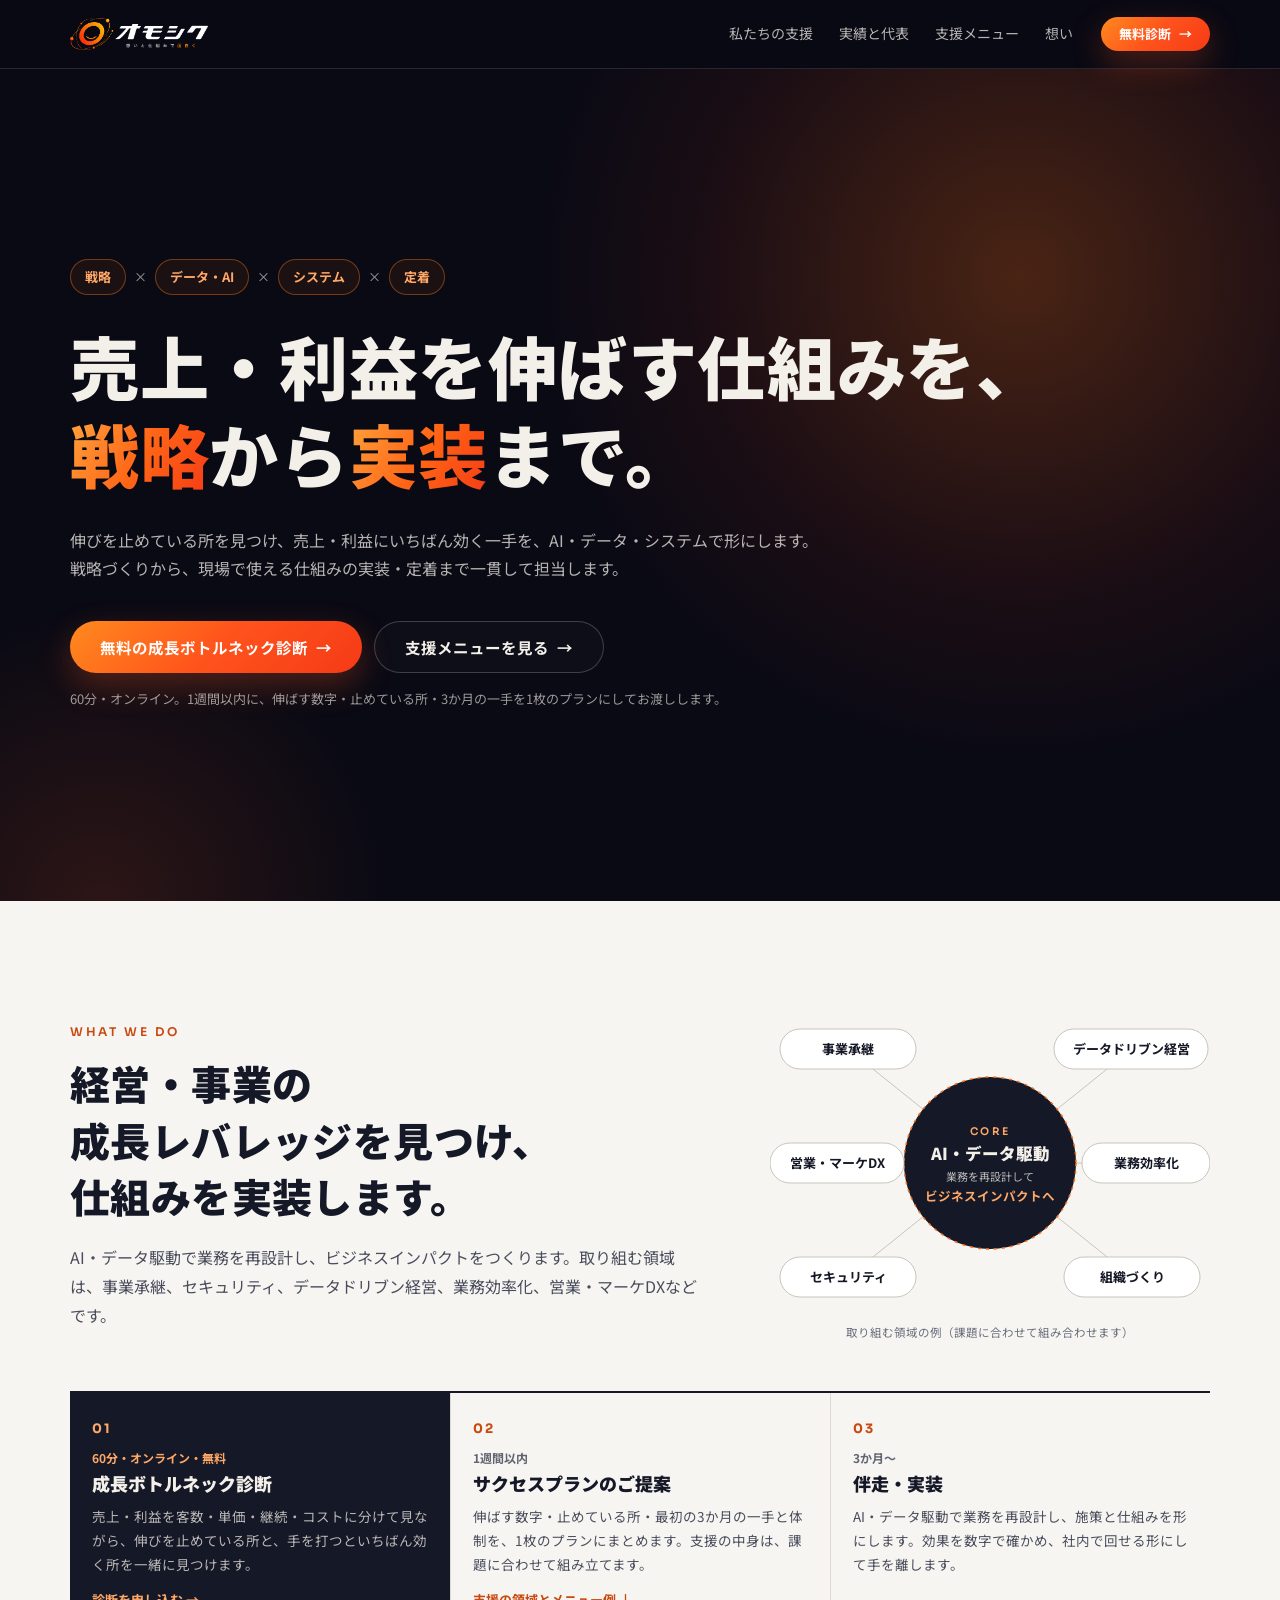
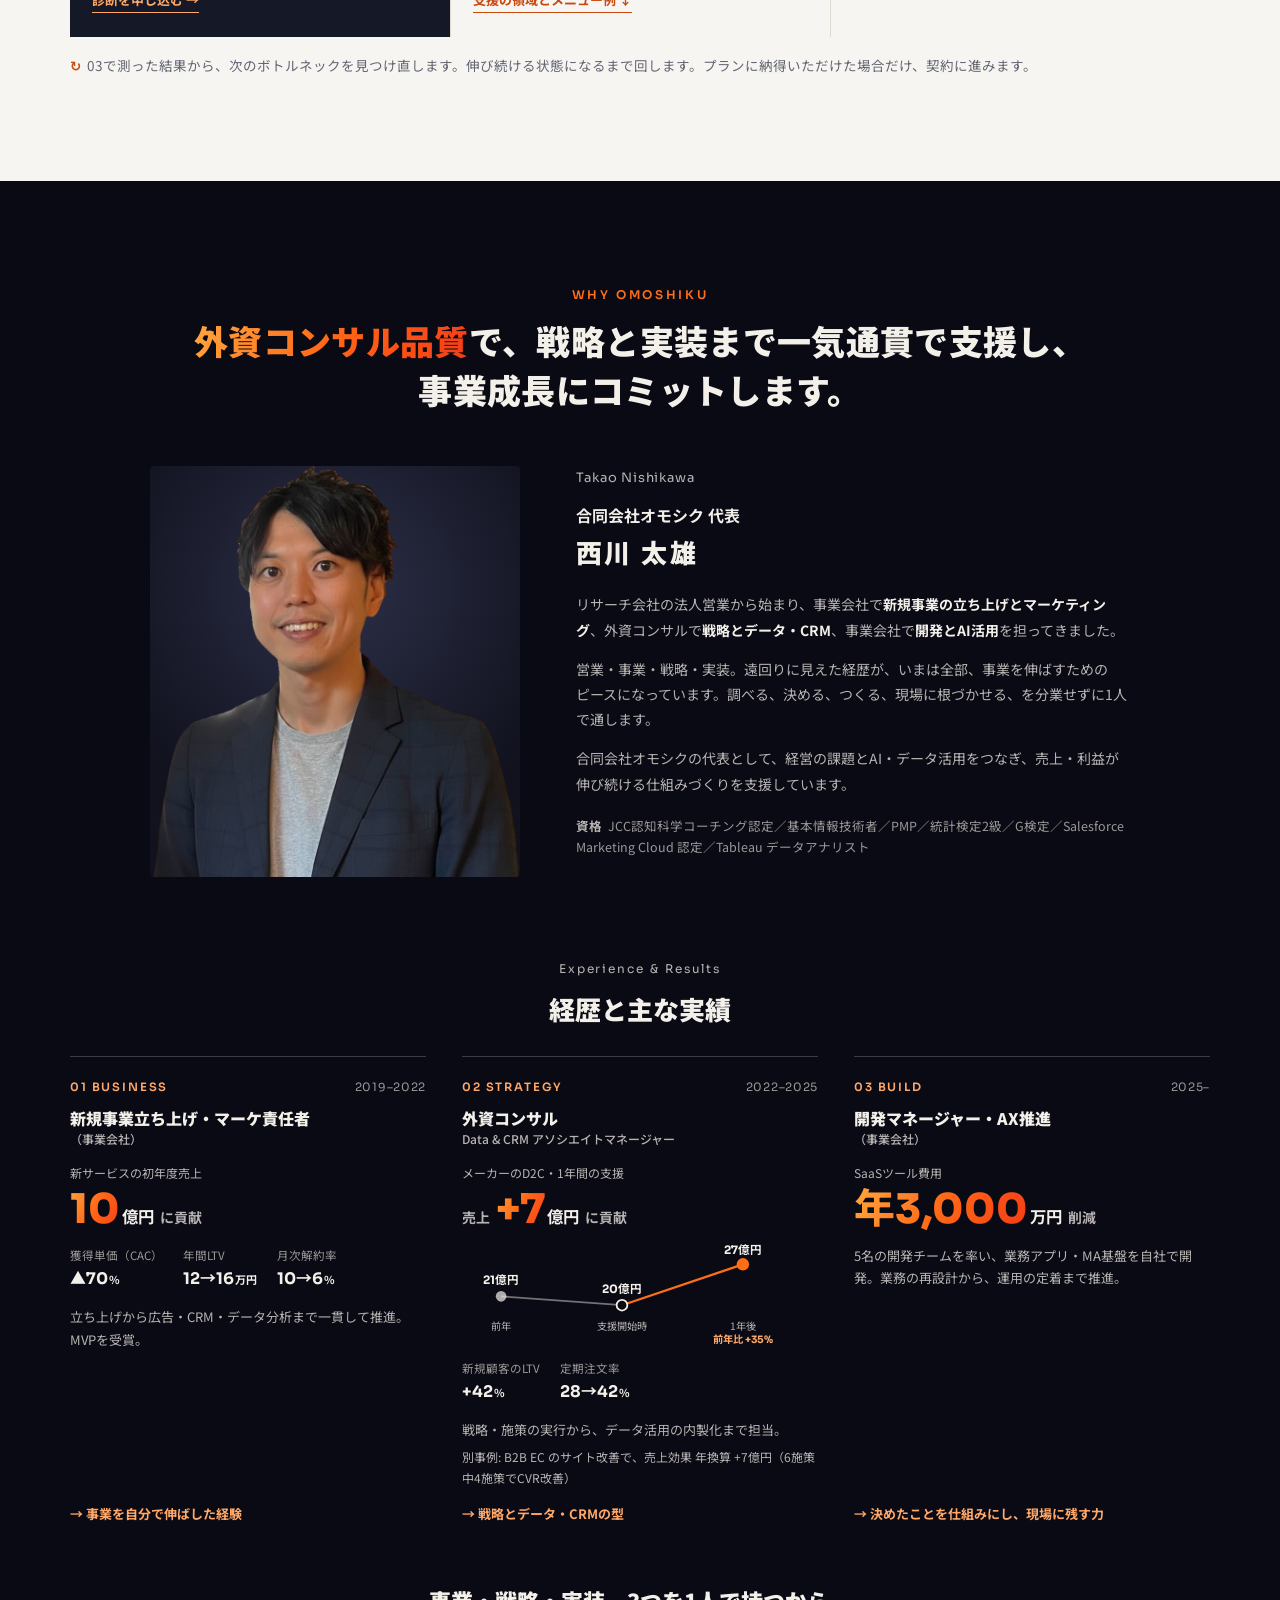
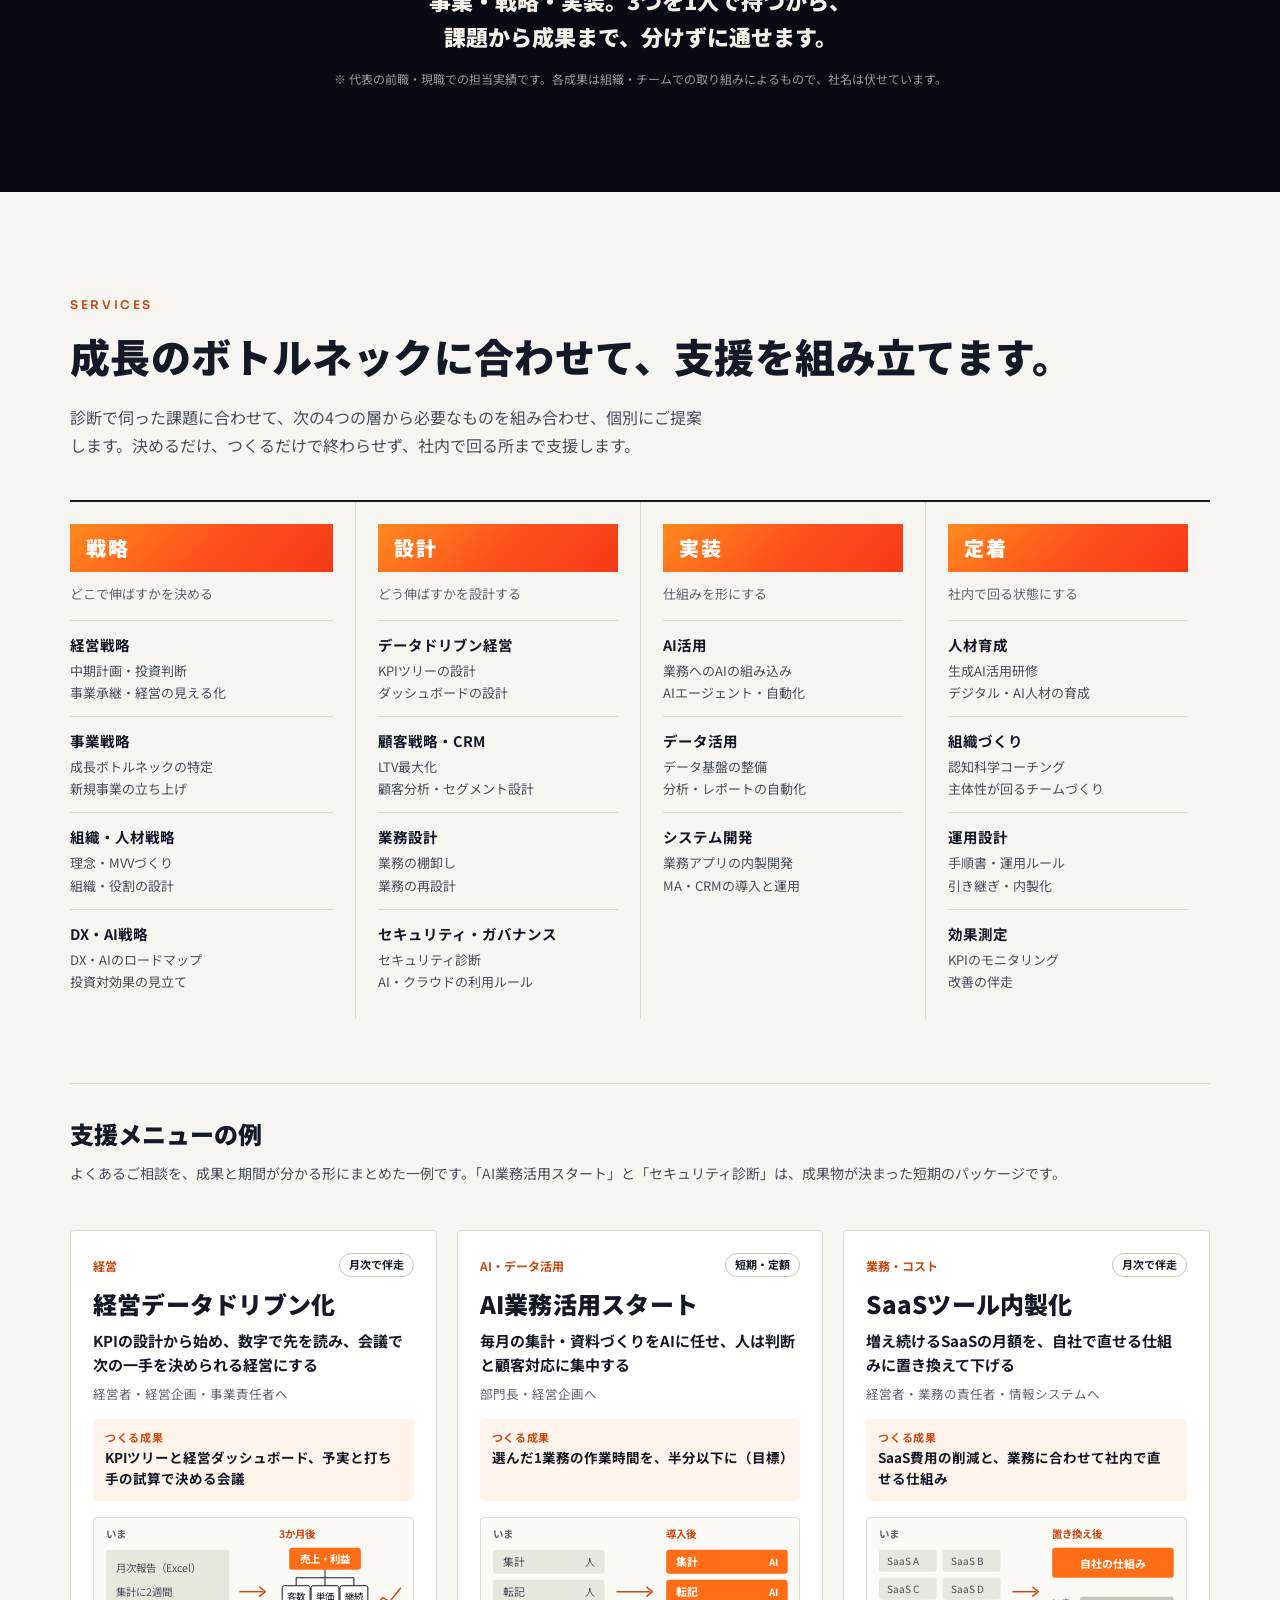
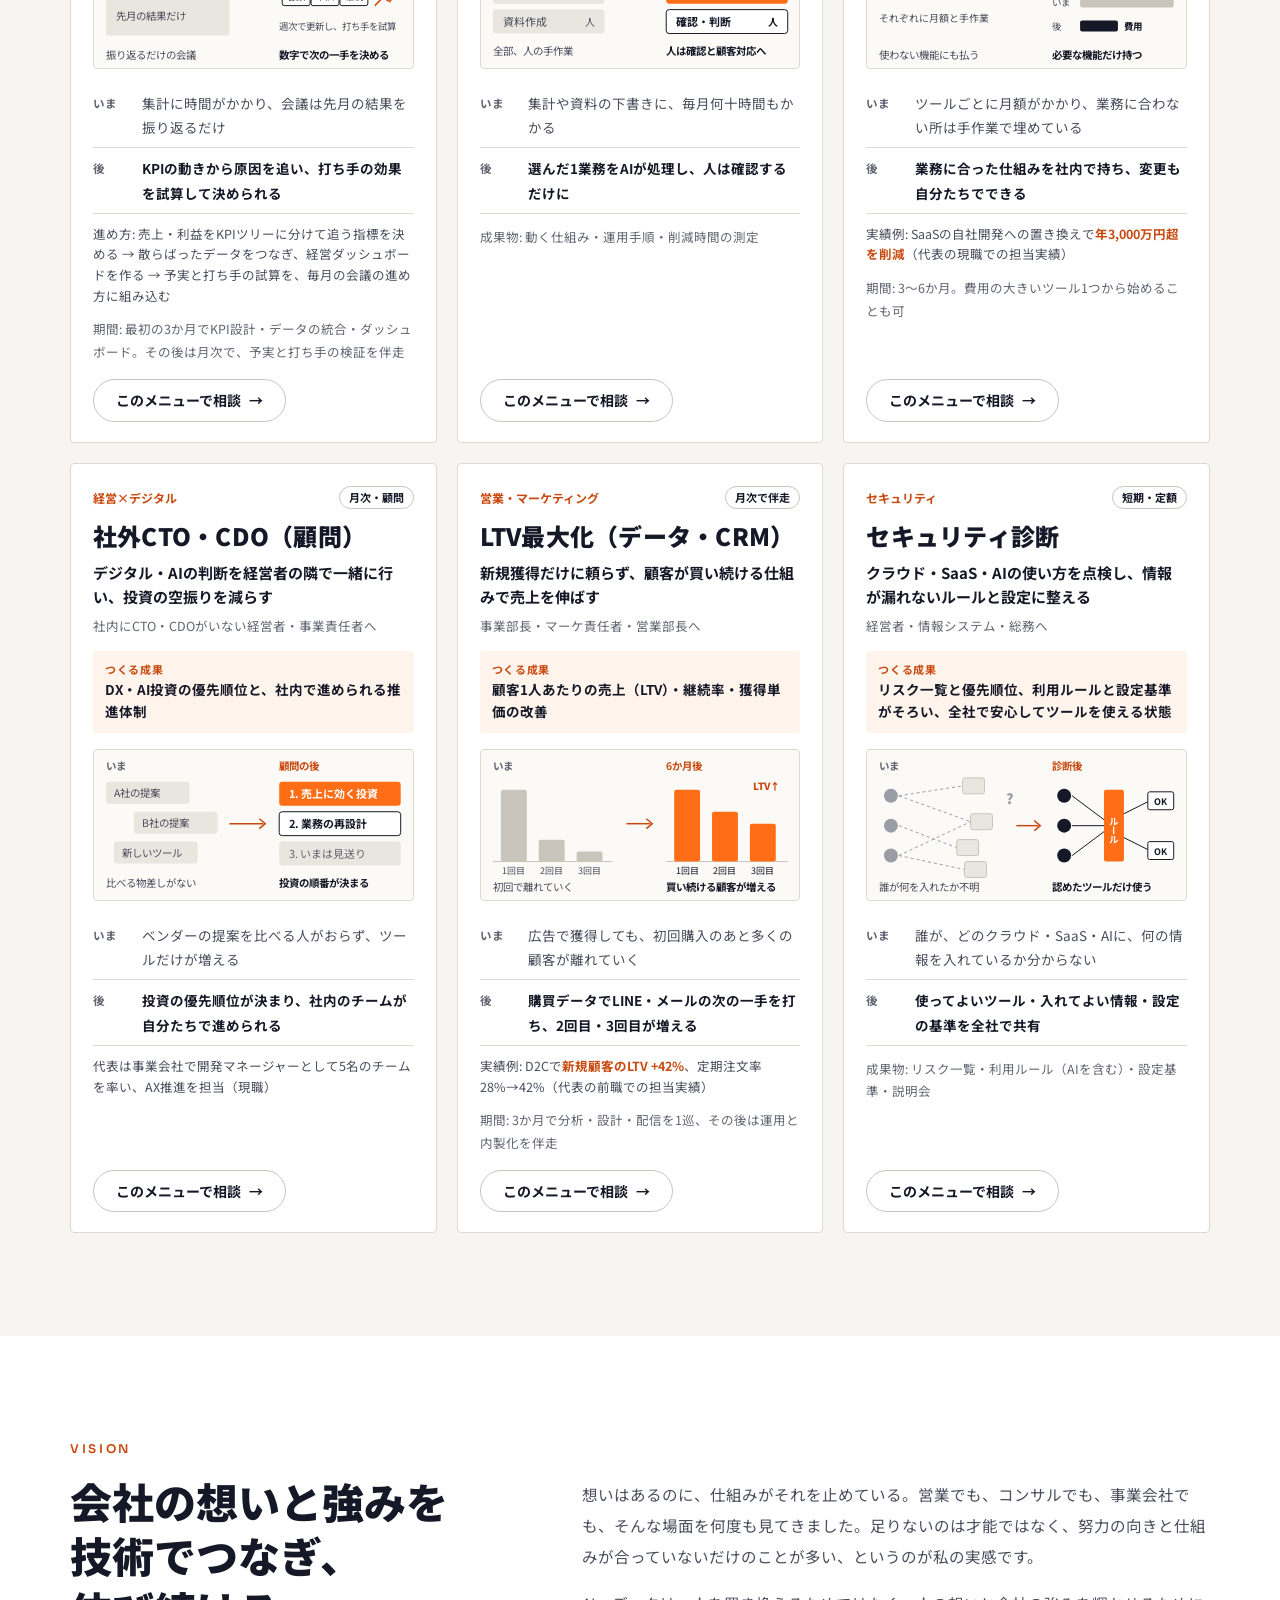
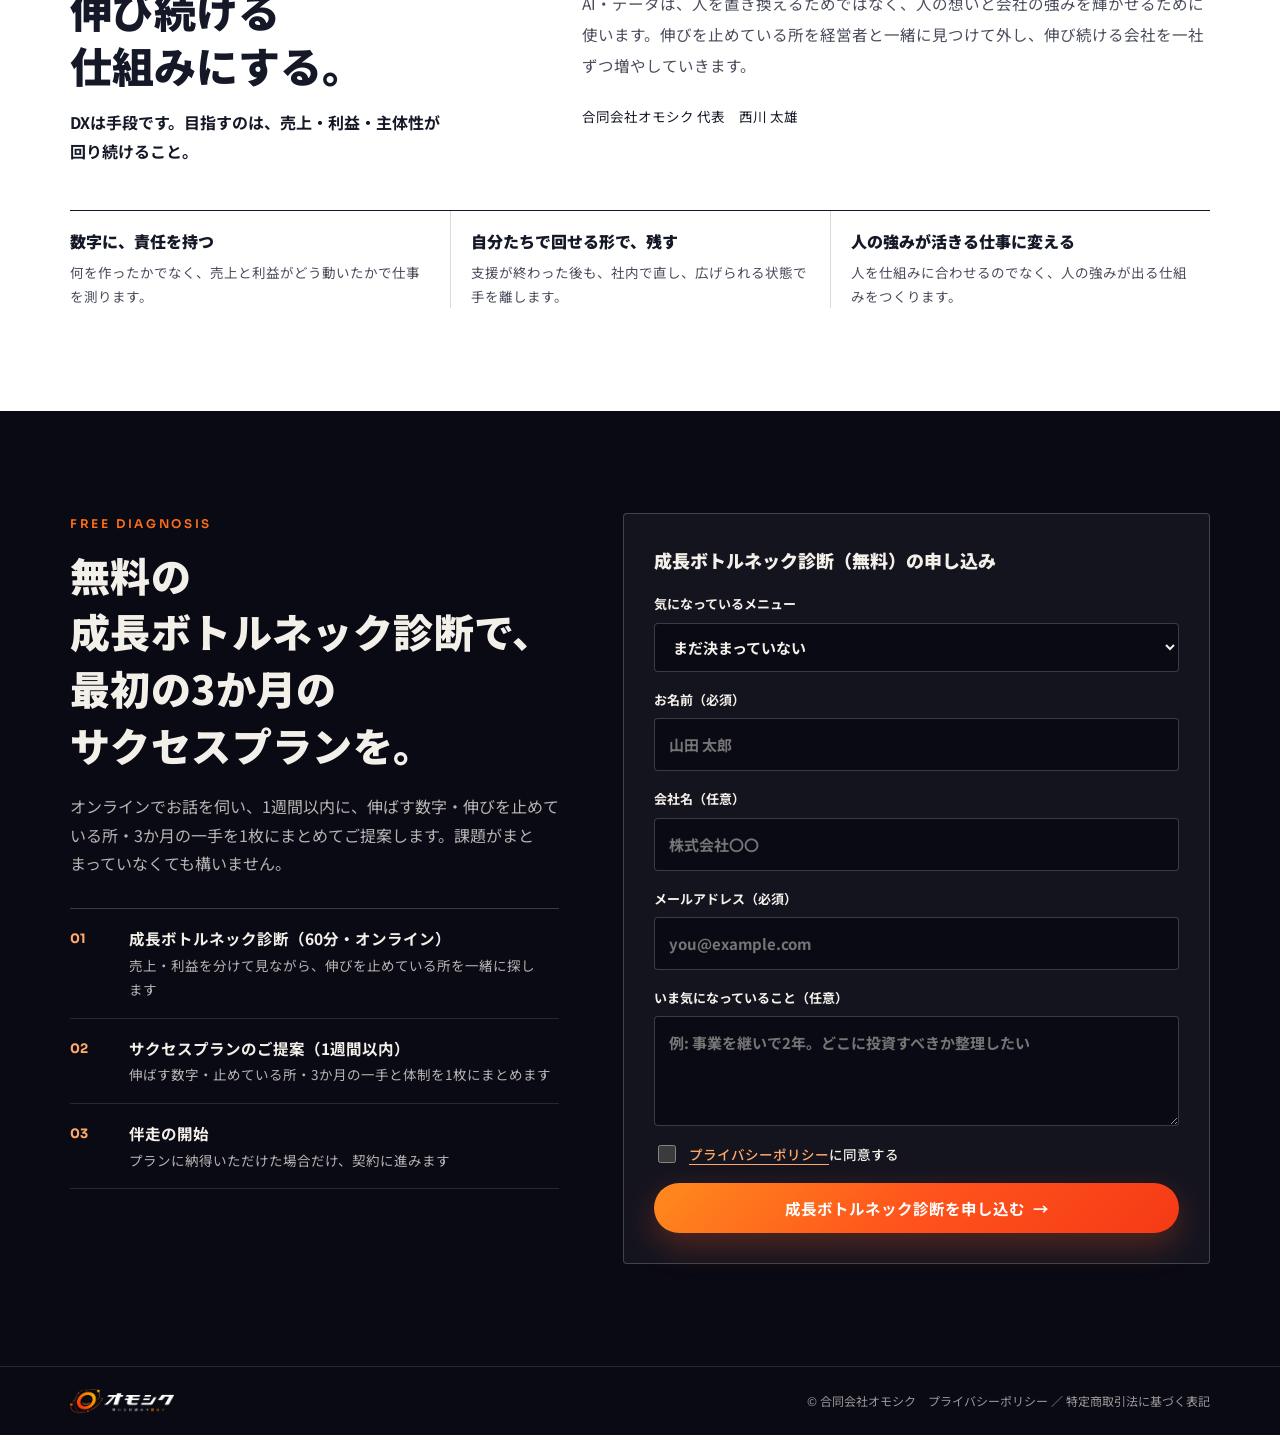
==== commit 887018da: "feat(hero): FVの経歴欄を外し、1カラムで見出しを大きく・1画面に収まるよう組み直す Co-Authored-By: Claude Opus 5.5 <noreply@anthropic." ====
--- a/index.html
+++ b/index.html
@@ -78,14 +78,15 @@
 
 /* ---- 01 FV ---- */
 .hero{position:relative;overflow:hidden;background:var(--ink)}
-.hero::before{content:"";position:absolute;width:820px;height:820px;right:-260px;top:-260px;border-radius:50%;background:radial-gradient(circle,rgba(255,110,20,.22) 0%,rgba(245,58,22,.06) 46%,transparent 70%);pointer-events:none}
-.hero-grid{position:relative;z-index:1;display:grid;grid-template-columns:minmax(0,7fr) minmax(0,4fr);gap:40px 64px;align-items:end;padding-block:clamp(56px,8vw,112px) clamp(56px,7vw,96px)}
+.hero::before{content:"";position:absolute;width:min(980px,90vw);height:min(980px,90vw);right:-18%;top:-34%;border-radius:50%;background:radial-gradient(circle,rgba(255,110,20,.26) 0%,rgba(245,58,22,.07) 46%,transparent 70%);pointer-events:none}
+.hero::after{content:"";position:absolute;width:640px;height:640px;left:-220px;bottom:-320px;border-radius:50%;background:radial-gradient(circle,rgba(255,90,31,.14),transparent 64%);pointer-events:none}
+.hero-grid{position:relative;z-index:1;display:flex;flex-direction:column;justify-content:center;min-height:min(calc(100svh - 68px),860px);padding-block:clamp(56px,8vw,104px)}
 .chips{display:flex;flex-wrap:wrap;align-items:center;gap:6px 8px;margin-bottom:26px}
 .chip{font-size:13px;font-weight:700;padding:5px 14px;border:1px solid rgba(255,122,24,.4);border-radius:999px;color:var(--accent-soft);background:rgba(255,110,22,.07)}
 .chip-x{color:var(--text-mut);font-size:13px}
-.hero h1{font-size:clamp(32px,4.6vw,60px);font-weight:900;line-height:1.3;letter-spacing:.01em}
-.hero-sub{margin-top:24px;max-width:36em;font-size:16.5px;color:var(--text-dim)}
-.cta-row{display:flex;flex-wrap:wrap;gap:12px;margin-top:34px}
+.hero h1{font-size:clamp(34px,5.4vw,76px);font-weight:900;line-height:1.28;letter-spacing:.01em}
+.hero-sub{margin-top:28px;max-width:52em;font-size:clamp(15.5px,1.25vw,17.5px);color:var(--text-dim)}
+.cta-row{display:flex;flex-wrap:wrap;gap:12px;margin-top:38px}
 .cta-note{margin-top:14px;font-size:13px;color:var(--text-mut)}
 /* FV の背景で小さく立ちのぼる光の粒（旧HPから移植） */
 .hero-particles{position:absolute;inset:0;z-index:0;overflow:hidden;pointer-events:none}
@@ -101,7 +102,8 @@
 .who dd{margin:4px 0 0}
 .who dd b{display:block;font-size:16px;font-weight:700;line-height:1.5}
 .who dd span{display:block;font-size:13px;color:var(--text-dim);line-height:1.65;margin-top:3px}
-@media (max-width:960px){.hero-grid{grid-template-columns:1fr;align-items:start}.who{border-left:0;padding-left:0}}
+@media (max-width:960px){.hero-grid{min-height:0}}
+@media (max-width:640px){.hero-sub .p{display:inline}.hero-sub br{display:none}.chips{gap:6px;margin-bottom:22px}.chip{font-size:12px;padding:4px 10px}.chip-x{font-size:11px}}
 @media (max-width:560px){.cta-row .btn{width:100%}}
 
 /* ---- 02 What we do ---- */
@@ -321,21 +323,13 @@
         <span class="chip">定着</span>
       </div>
       <h1><span class="p">売上・利益を伸ばす</span><span class="p">仕組みを、</span><br><span class="p"><span class="accent">戦略</span>から<span class="accent">実装</span>まで。</span></h1>
-      <p class="hero-sub">伸びを止めている所を見つけ、売上・利益にいちばん効く一手を、AI・データ・システムで形にします。戦略づくりから、現場で使える仕組みの実装・定着まで一貫して担当します。</p>
+      <p class="hero-sub"><span class="p">伸びを止めている所を見つけ、</span><span class="p">売上・利益にいちばん効く一手を、</span><span class="p">AI・データ・システムで形にします。</span><br><span class="p">戦略づくりから、</span><span class="p">現場で使える仕組みの実装・定着まで</span><span class="p">一貫して担当します。</span></p>
       <div class="cta-row">
         <a class="btn btn-primary btn-lg" href="#contact">無料の成長ボトルネック診断<span class="arw">→</span></a>
         <a class="btn btn-outline btn-lg" href="#packages">支援メニューを見る<span class="arw">→</span></a>
       </div>
       <p class="cta-note">60分・オンライン。1週間以内に、伸ばす数字・止めている所・3か月の一手を1枚のプランにしてお渡しします。</p>
     </div>
-    <aside class="who" aria-label="代表の経歴">
-      <p class="who-title"><b>代表が、戦略から実装まで一貫して担当</b>必要に応じて専門のパートナーと進めます</p>
-      <dl>
-        <div><dt>STRATEGY</dt><dd><b>経営の課題を、判断できる数字に</b><span>外資コンサルで、企業の戦略・データ・CRMを担当</span></dd></div>
-        <div><dt>BUSINESS</dt><dd><b>売上を伸ばす、事業側の経験</b><span>事業会社のマーケ責任者として、新規事業を初年度売上10億円規模へ</span></dd></div>
-        <div><dt>BUILD</dt><dd><b>決めた施策を、現場で使える形に</b><span>開発マネージャーとして、業務システムの自社開発とAI活用を推進</span></dd></div>
-      </dl>
-    </aside>
   </div>
 </section>
 
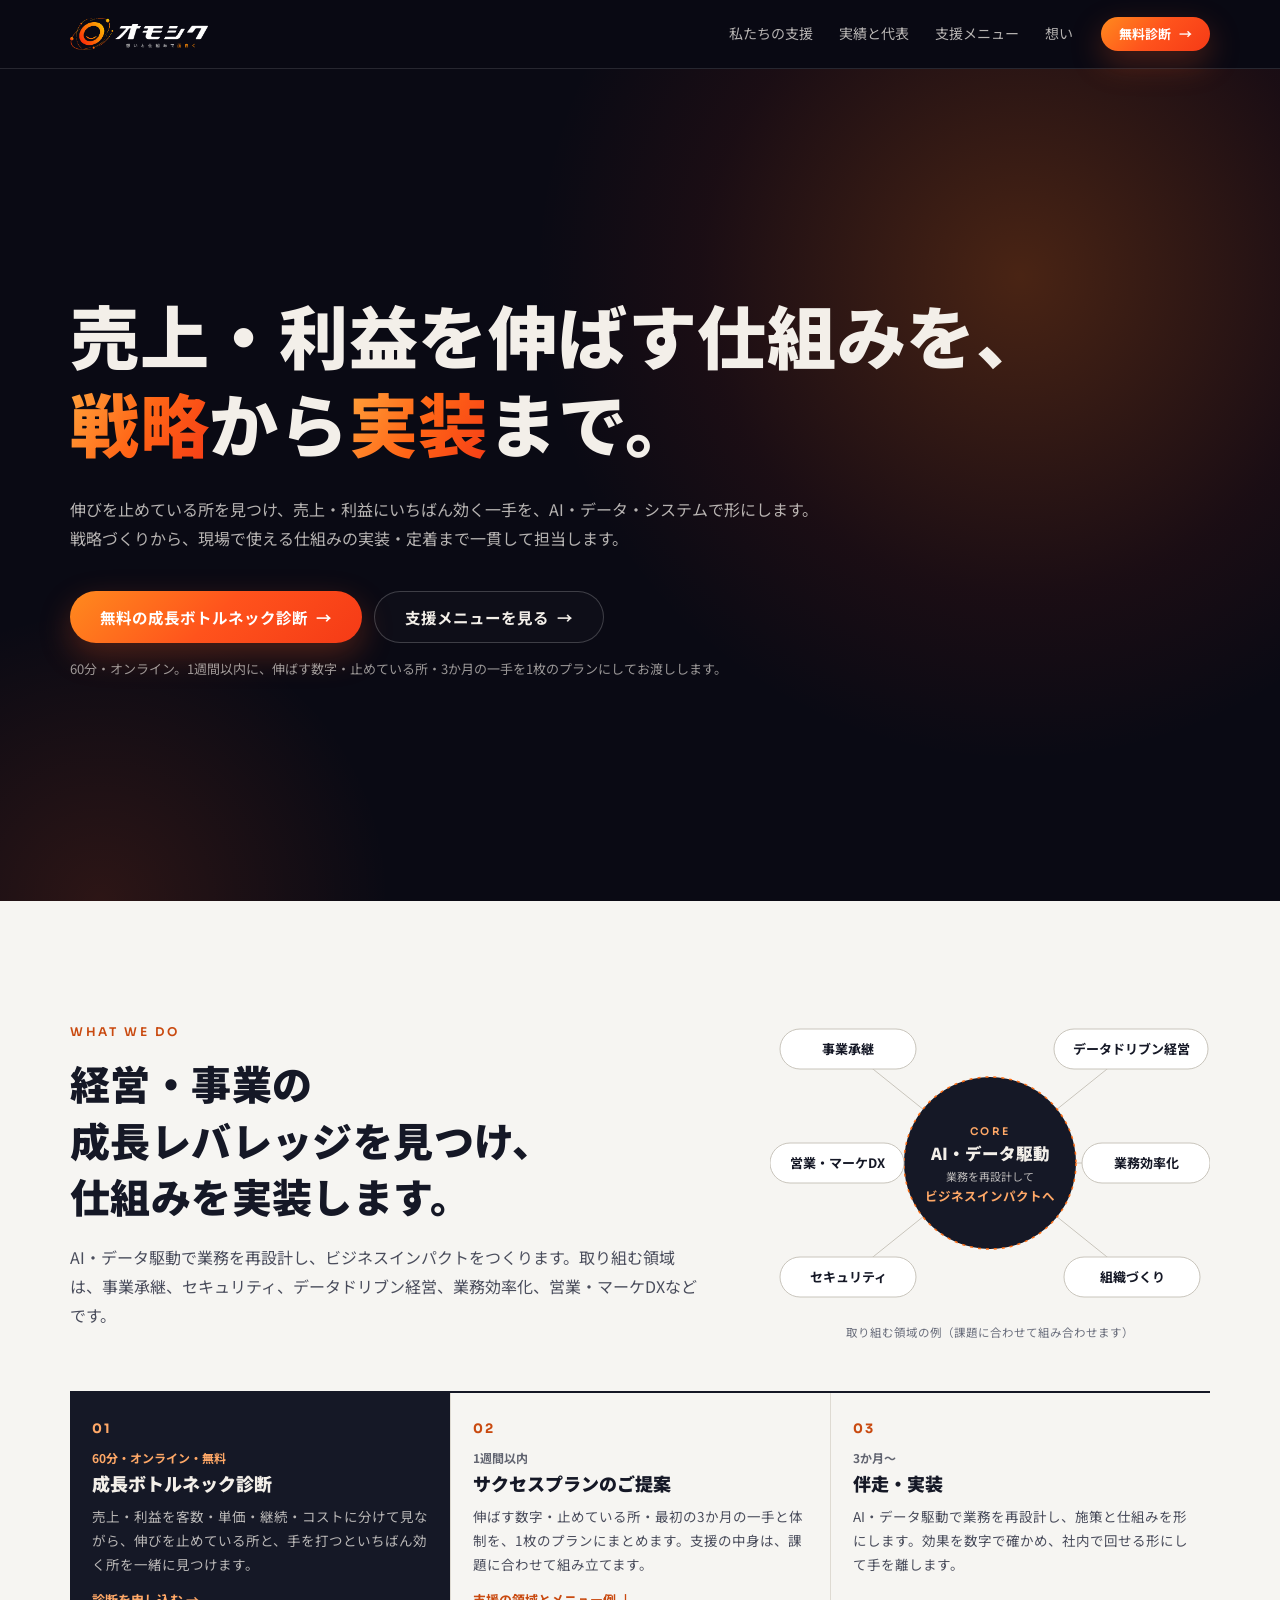
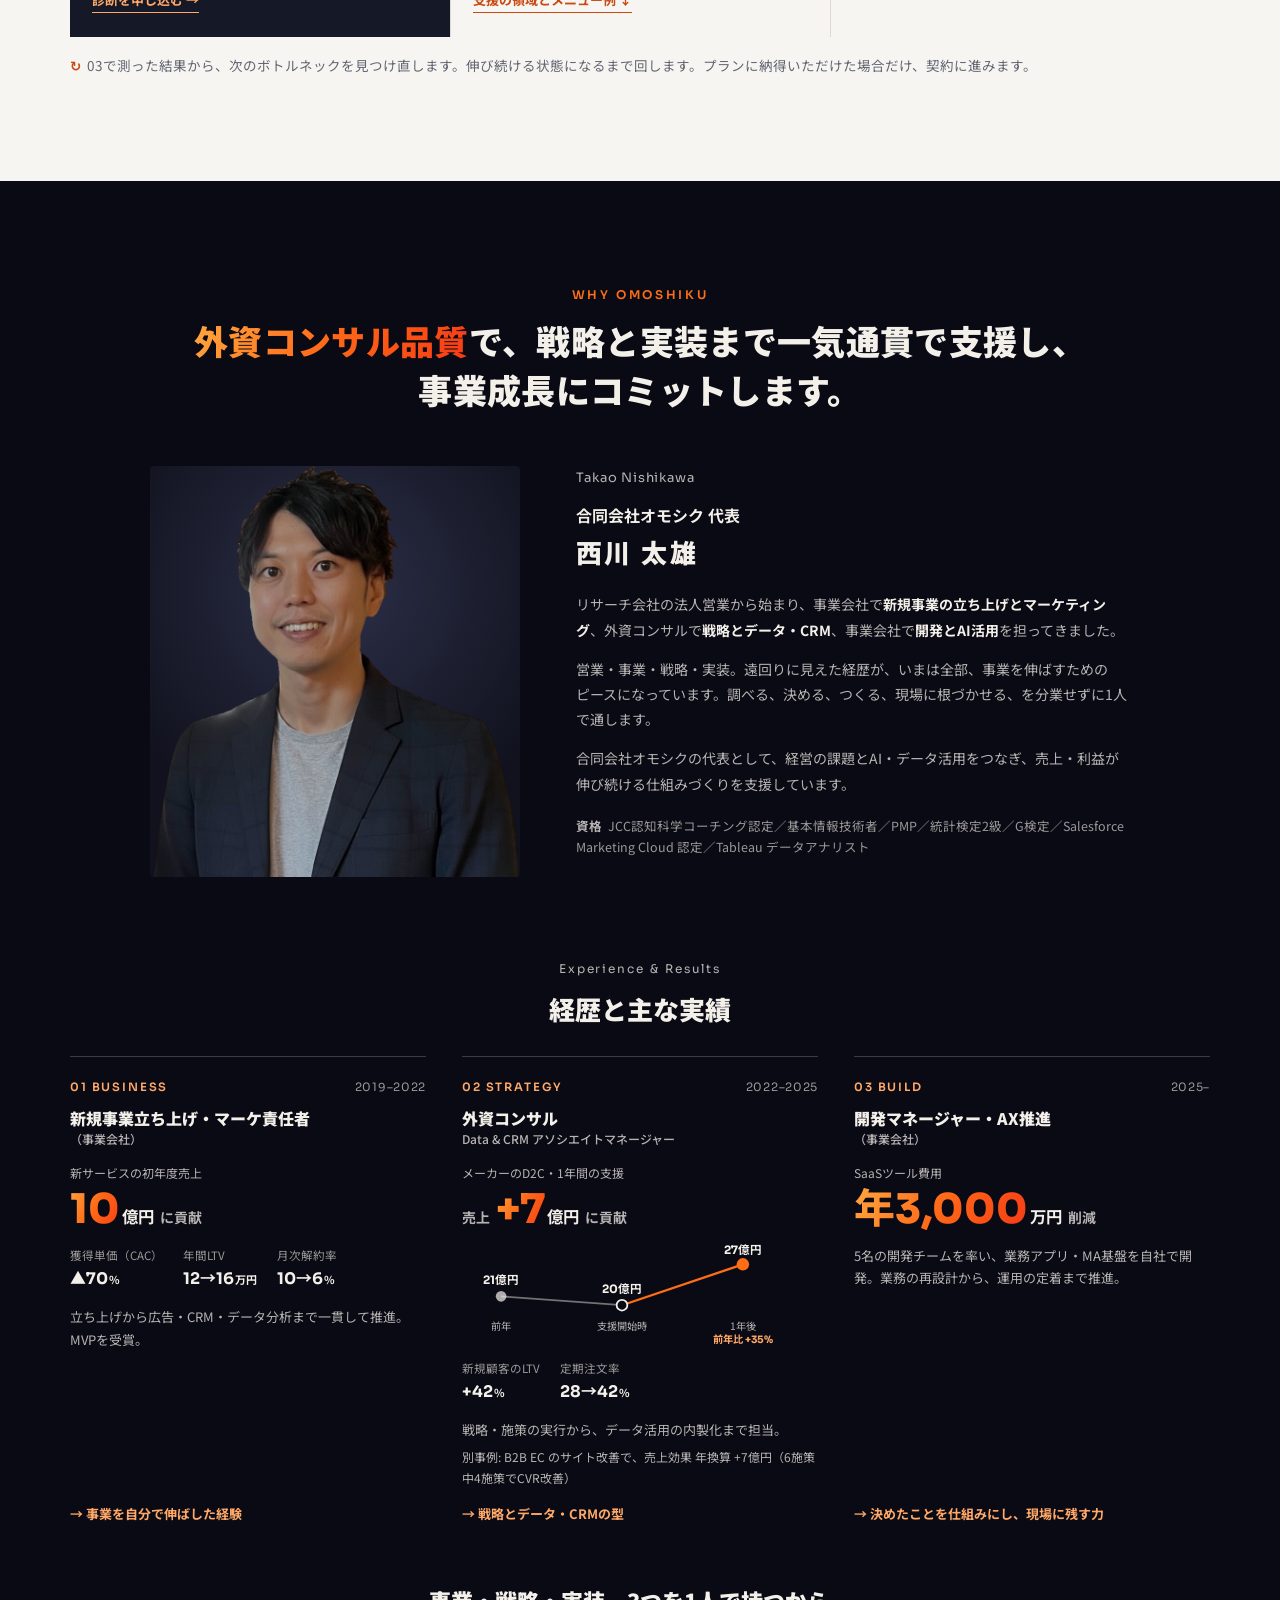
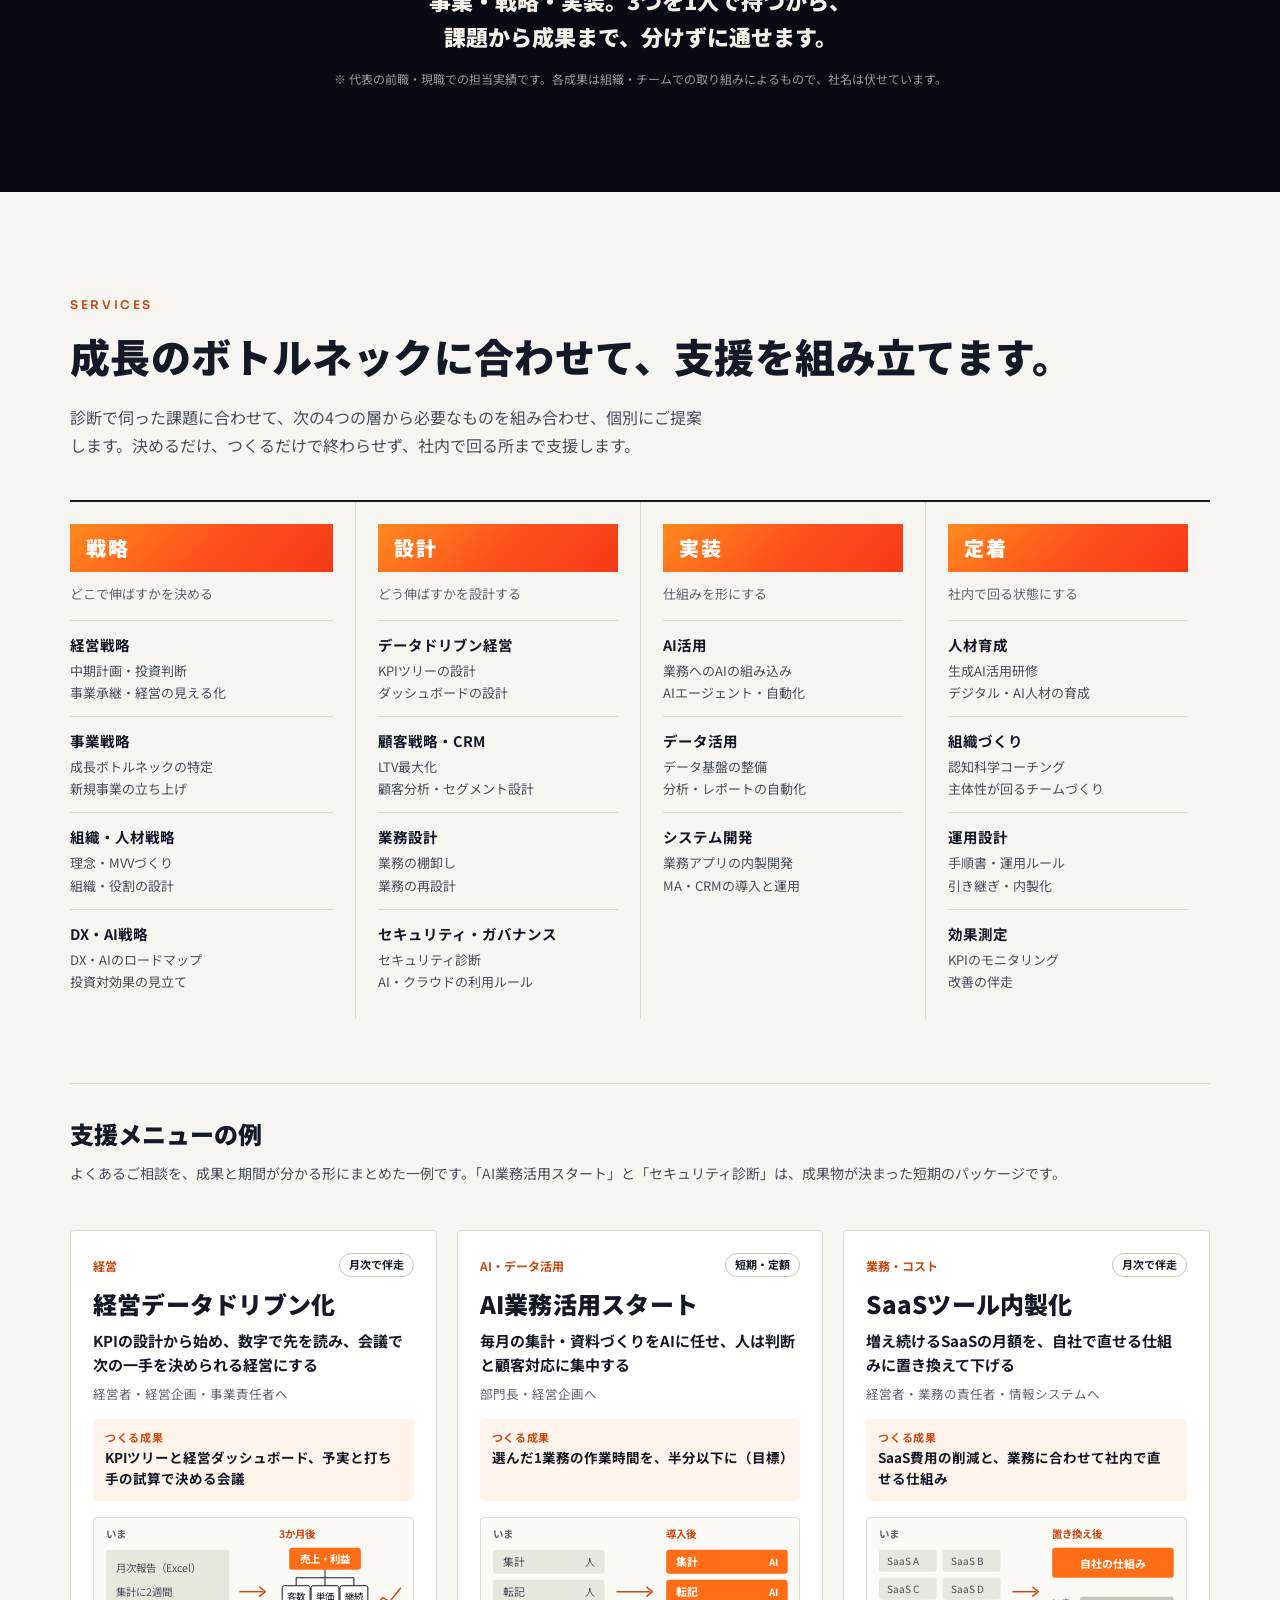
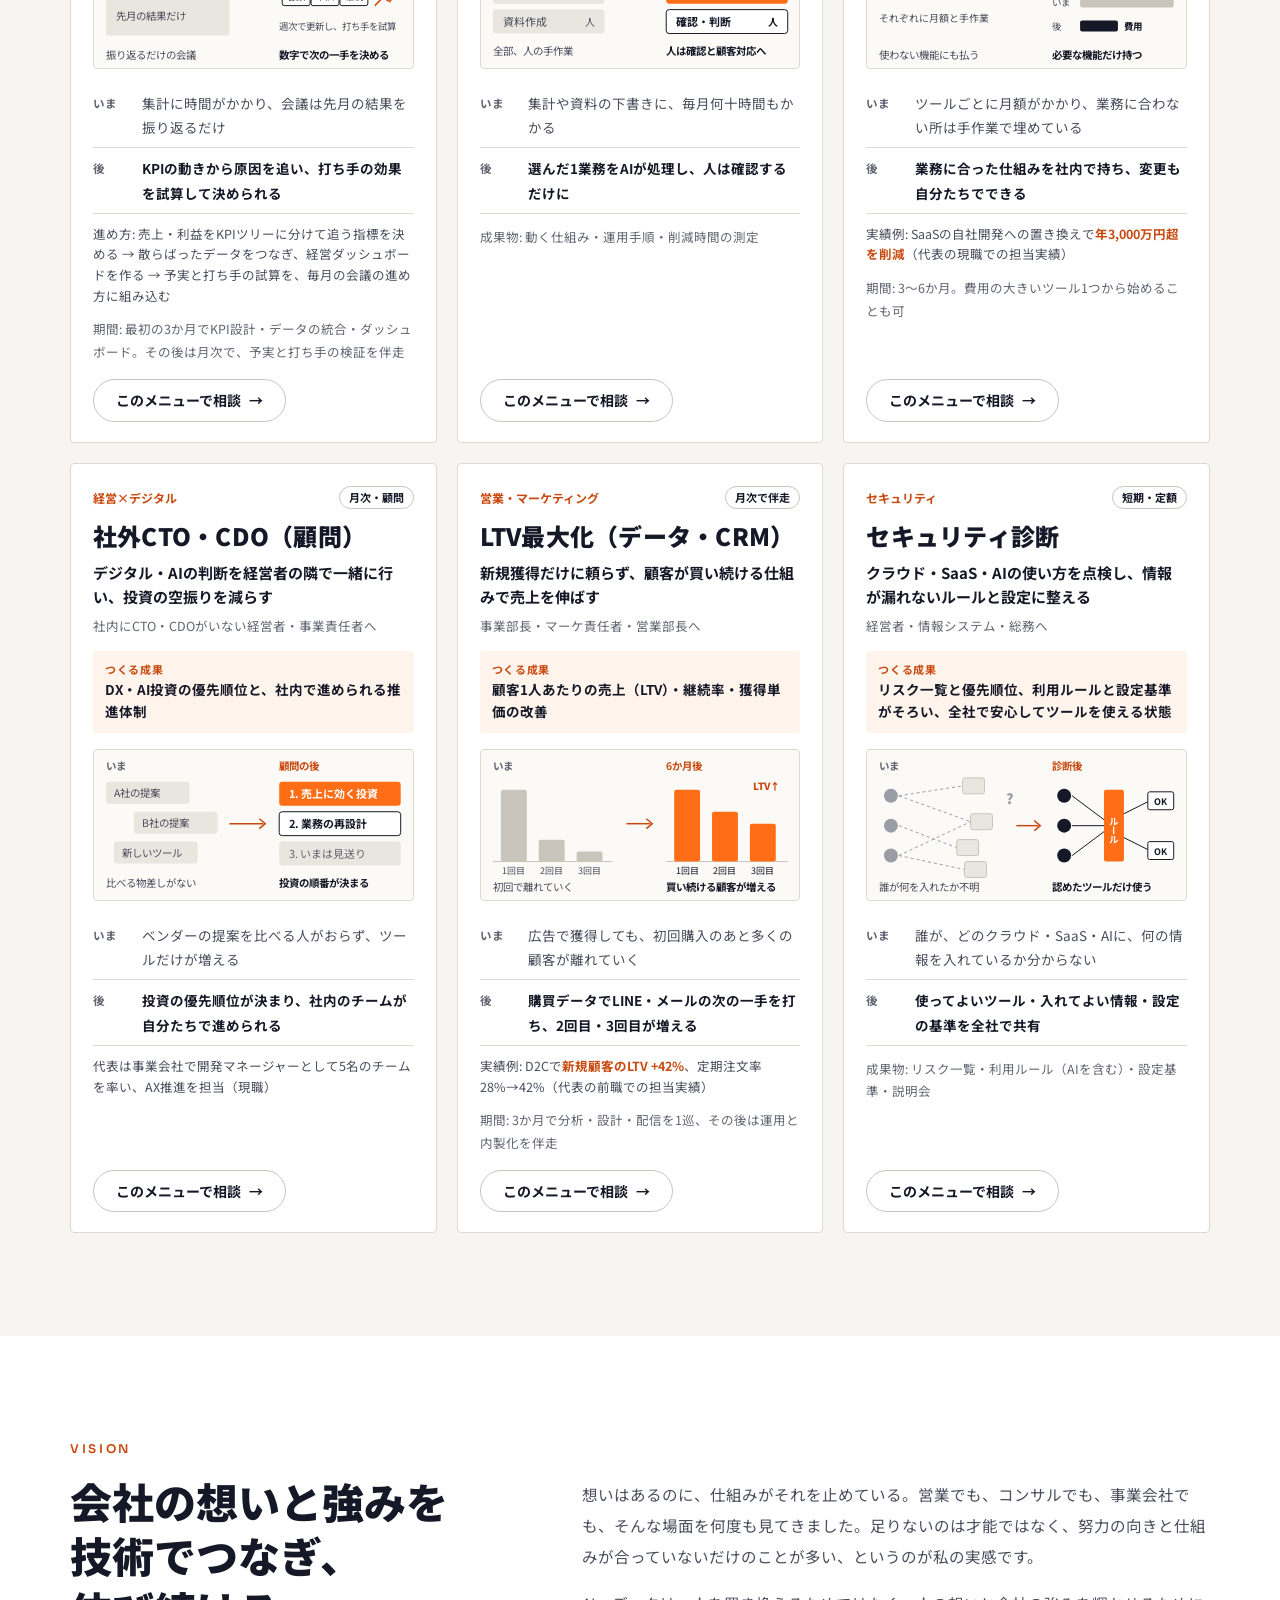
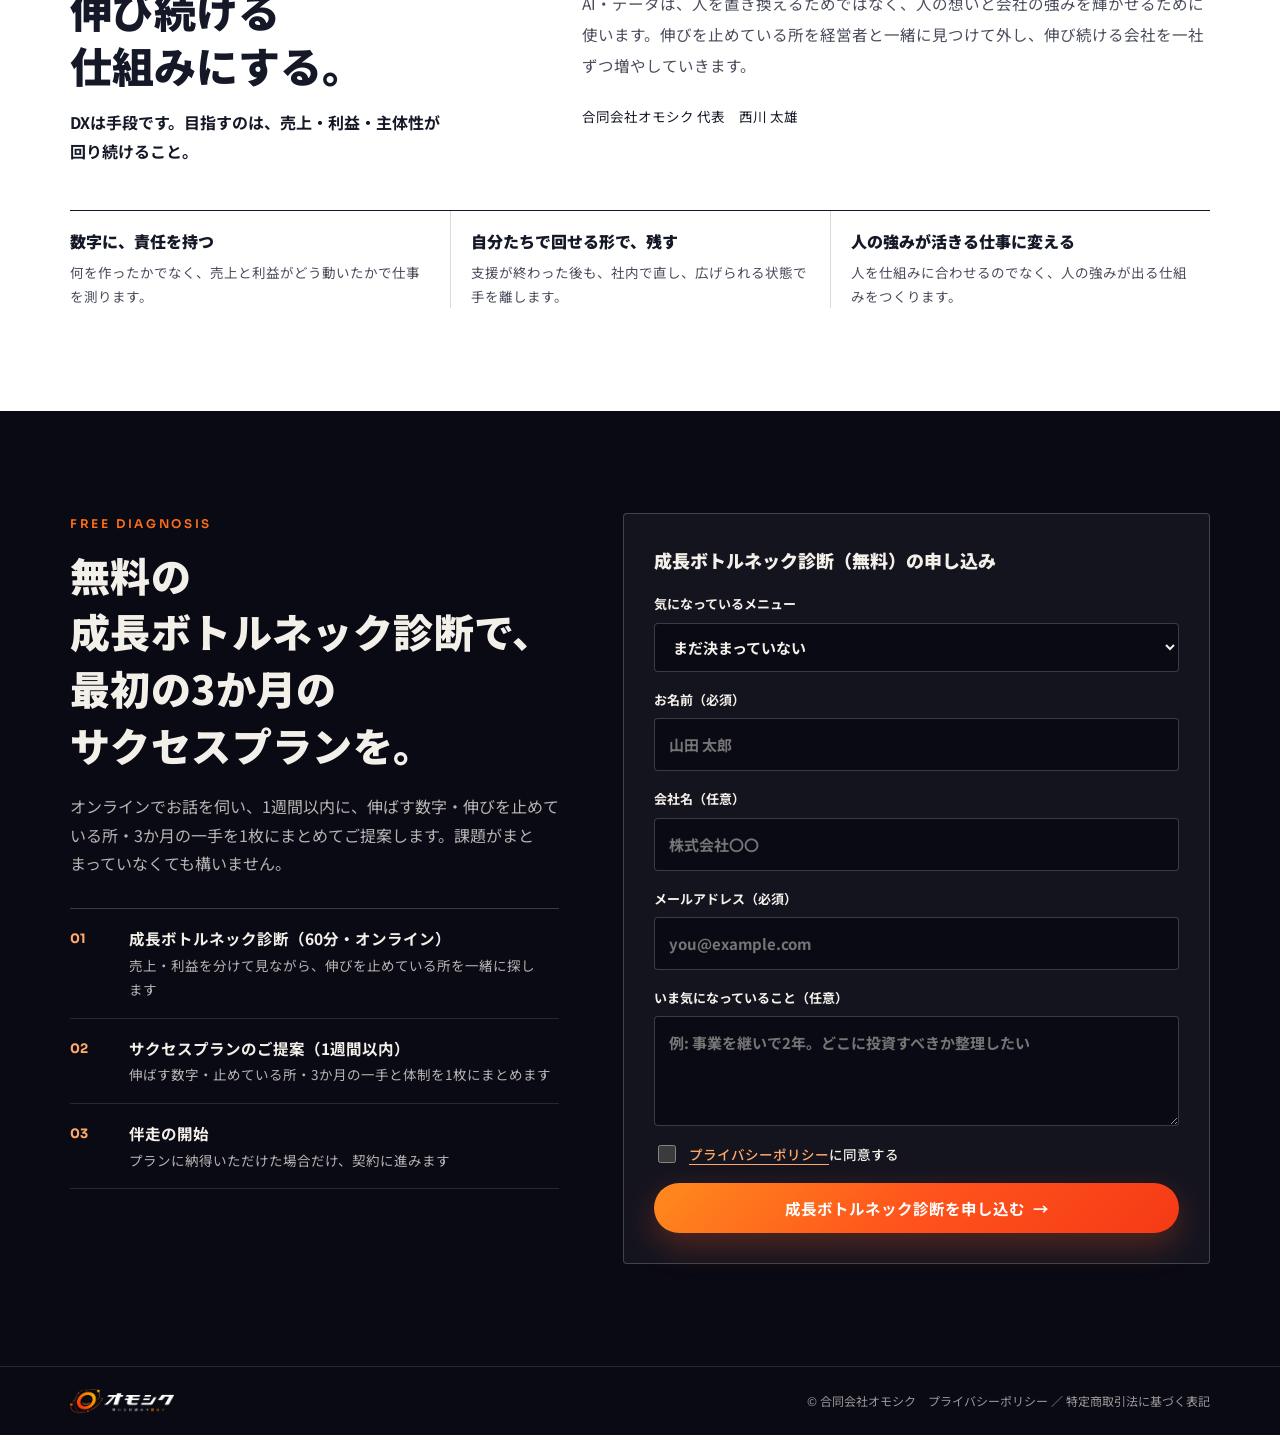
==== commit 3e1fd3ba: "feat(hero): FVのチップを外し、検索結果の文言と顔写真のトーンを調整 - FVの「戦略×データ・AI×システム×定着」チップを削除 - title/description を新HPの内容に" ====
--- a/index.html
+++ b/index.html
@@ -4,14 +4,15 @@
 <meta charset="UTF-8">
 <meta name="viewport" content="width=device-width, initial-scale=1, viewport-fit=cover">
 <title>オモシク | 売上・利益を伸ばす仕組みを、戦略から実装まで。</title>
-<meta name="description" content="経営・事業の成長レバレッジを見つけ、AI・データ駆動で業務を再設計し、仕組みを実装します。外資コンサル品質で、戦略から実装・定着まで一気通貫で支援。まずは無料の成長ボトルネック診断から。">
+<meta name="description" content="売上・利益の伸びを止めている所を見つけ、AI・データ・システムで仕組みにして実装します。外資コンサル出身の代表が、戦略づくりから現場での定着まで一貫して担当。まずは無料の成長ボトルネック診断から。">
 <meta property="og:title" content="オモシク | 売上・利益を伸ばす仕組みを、戦略から実装まで。">
-<meta property="og:description" content="経営・事業の成長レバレッジを見つけ、AI・データ駆動で仕組みを実装します。まずは無料の成長ボトルネック診断から。">
+<meta property="og:description" content="売上・利益の伸びを止めている所を見つけ、AI・データ・システムで仕組みにして実装します。まずは無料の成長ボトルネック診断から。">
 <meta property="og:type" content="website">
 <meta property="og:url" content="https://omoshiku.jp/">
 <meta property="og:site_name" content="オモシク">
 <meta property="og:locale" content="ja_JP">
 <link rel="canonical" href="https://omoshiku.jp/">
+<script type="application/ld+json">{"@context":"https://schema.org","@graph":[{"@type":"WebSite","name":"オモシク","alternateName":"合同会社オモシク","url":"https://omoshiku.jp/"},{"@type":"Organization","name":"合同会社オモシク","alternateName":"オモシク","url":"https://omoshiku.jp/","logo":"https://omoshiku.jp/images/logo-2026.png","email":"info@omoshiku.jp"}]}</script>
 <link rel="icon" href="data:image/svg+xml,%3Csvg xmlns='http://www.w3.org/2000/svg' viewBox='0 0 40 40'%3E%3Ccircle cx='20' cy='20' r='17' fill='none' stroke='%23ff8a1e' stroke-width='3'/%3E%3Ccircle cx='20' cy='20' r='5' fill='%23f5391a'/%3E%3C/svg%3E">
 <link rel="preconnect" href="https://fonts.googleapis.com">
 <link rel="preconnect" href="https://fonts.gstatic.com" crossorigin>
@@ -81,9 +82,6 @@
 .hero::before{content:"";position:absolute;width:min(980px,90vw);height:min(980px,90vw);right:-18%;top:-34%;border-radius:50%;background:radial-gradient(circle,rgba(255,110,20,.26) 0%,rgba(245,58,22,.07) 46%,transparent 70%);pointer-events:none}
 .hero::after{content:"";position:absolute;width:640px;height:640px;left:-220px;bottom:-320px;border-radius:50%;background:radial-gradient(circle,rgba(255,90,31,.14),transparent 64%);pointer-events:none}
 .hero-grid{position:relative;z-index:1;display:flex;flex-direction:column;justify-content:center;min-height:min(calc(100svh - 68px),860px);padding-block:clamp(56px,8vw,104px)}
-.chips{display:flex;flex-wrap:wrap;align-items:center;gap:6px 8px;margin-bottom:26px}
-.chip{font-size:13px;font-weight:700;padding:5px 14px;border:1px solid rgba(255,122,24,.4);border-radius:999px;color:var(--accent-soft);background:rgba(255,110,22,.07)}
-.chip-x{color:var(--text-mut);font-size:13px}
 .hero h1{font-size:clamp(34px,5.4vw,76px);font-weight:900;line-height:1.28;letter-spacing:.01em}
 .hero-sub{margin-top:28px;max-width:52em;font-size:clamp(15.5px,1.25vw,17.5px);color:var(--text-dim)}
 .cta-row{display:flex;flex-wrap:wrap;gap:12px;margin-top:38px}
@@ -103,7 +101,7 @@
 .who dd b{display:block;font-size:16px;font-weight:700;line-height:1.5}
 .who dd span{display:block;font-size:13px;color:var(--text-dim);line-height:1.65;margin-top:3px}
 @media (max-width:960px){.hero-grid{min-height:0}}
-@media (max-width:640px){.hero-sub .p{display:inline}.hero-sub br{display:none}.chips{gap:6px;margin-bottom:22px}.chip{font-size:12px;padding:4px 10px}.chip-x{font-size:11px}}
+@media (max-width:640px){.hero-sub .p{display:inline}.hero-sub br{display:none}}
 @media (max-width:560px){.cta-row .btn{width:100%}}
 
 /* ---- 02 What we do ---- */
@@ -316,12 +314,6 @@
   <div class="hero-particles" id="heroParticles" aria-hidden="true"></div>
   <div class="wrap hero-grid">
     <div>
-      <div class="chips">
-        <span class="chip">戦略</span><span class="chip-x">×</span>
-        <span class="chip">データ・AI</span><span class="chip-x">×</span>
-        <span class="chip">システム</span><span class="chip-x">×</span>
-        <span class="chip">定着</span>
-      </div>
       <h1><span class="p">売上・利益を伸ばす</span><span class="p">仕組みを、</span><br><span class="p"><span class="accent">戦略</span>から<span class="accent">実装</span>まで。</span></h1>
       <p class="hero-sub"><span class="p">伸びを止めている所を見つけ、</span><span class="p">売上・利益にいちばん効く一手を、</span><span class="p">AI・データ・システムで形にします。</span><br><span class="p">戦略づくりから、</span><span class="p">現場で使える仕組みの実装・定着まで</span><span class="p">一貫して担当します。</span></p>
       <div class="cta-row">
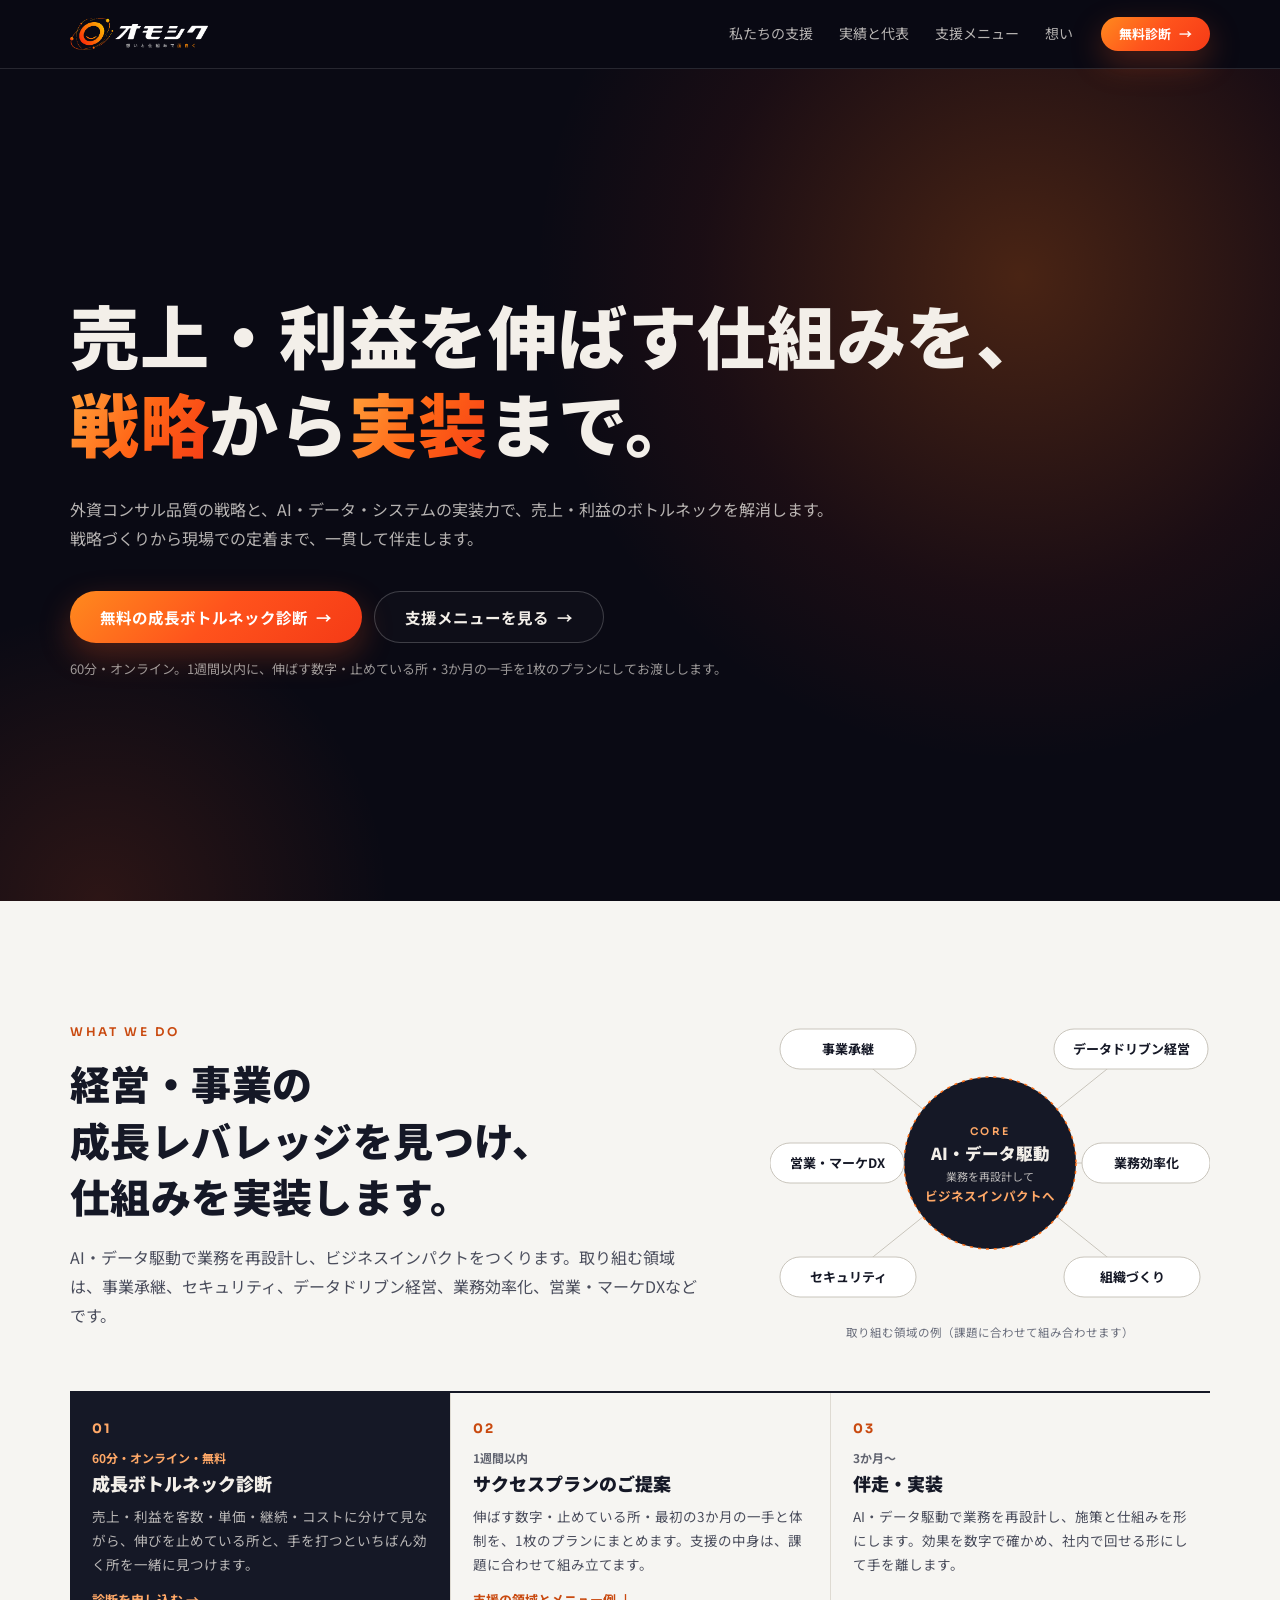
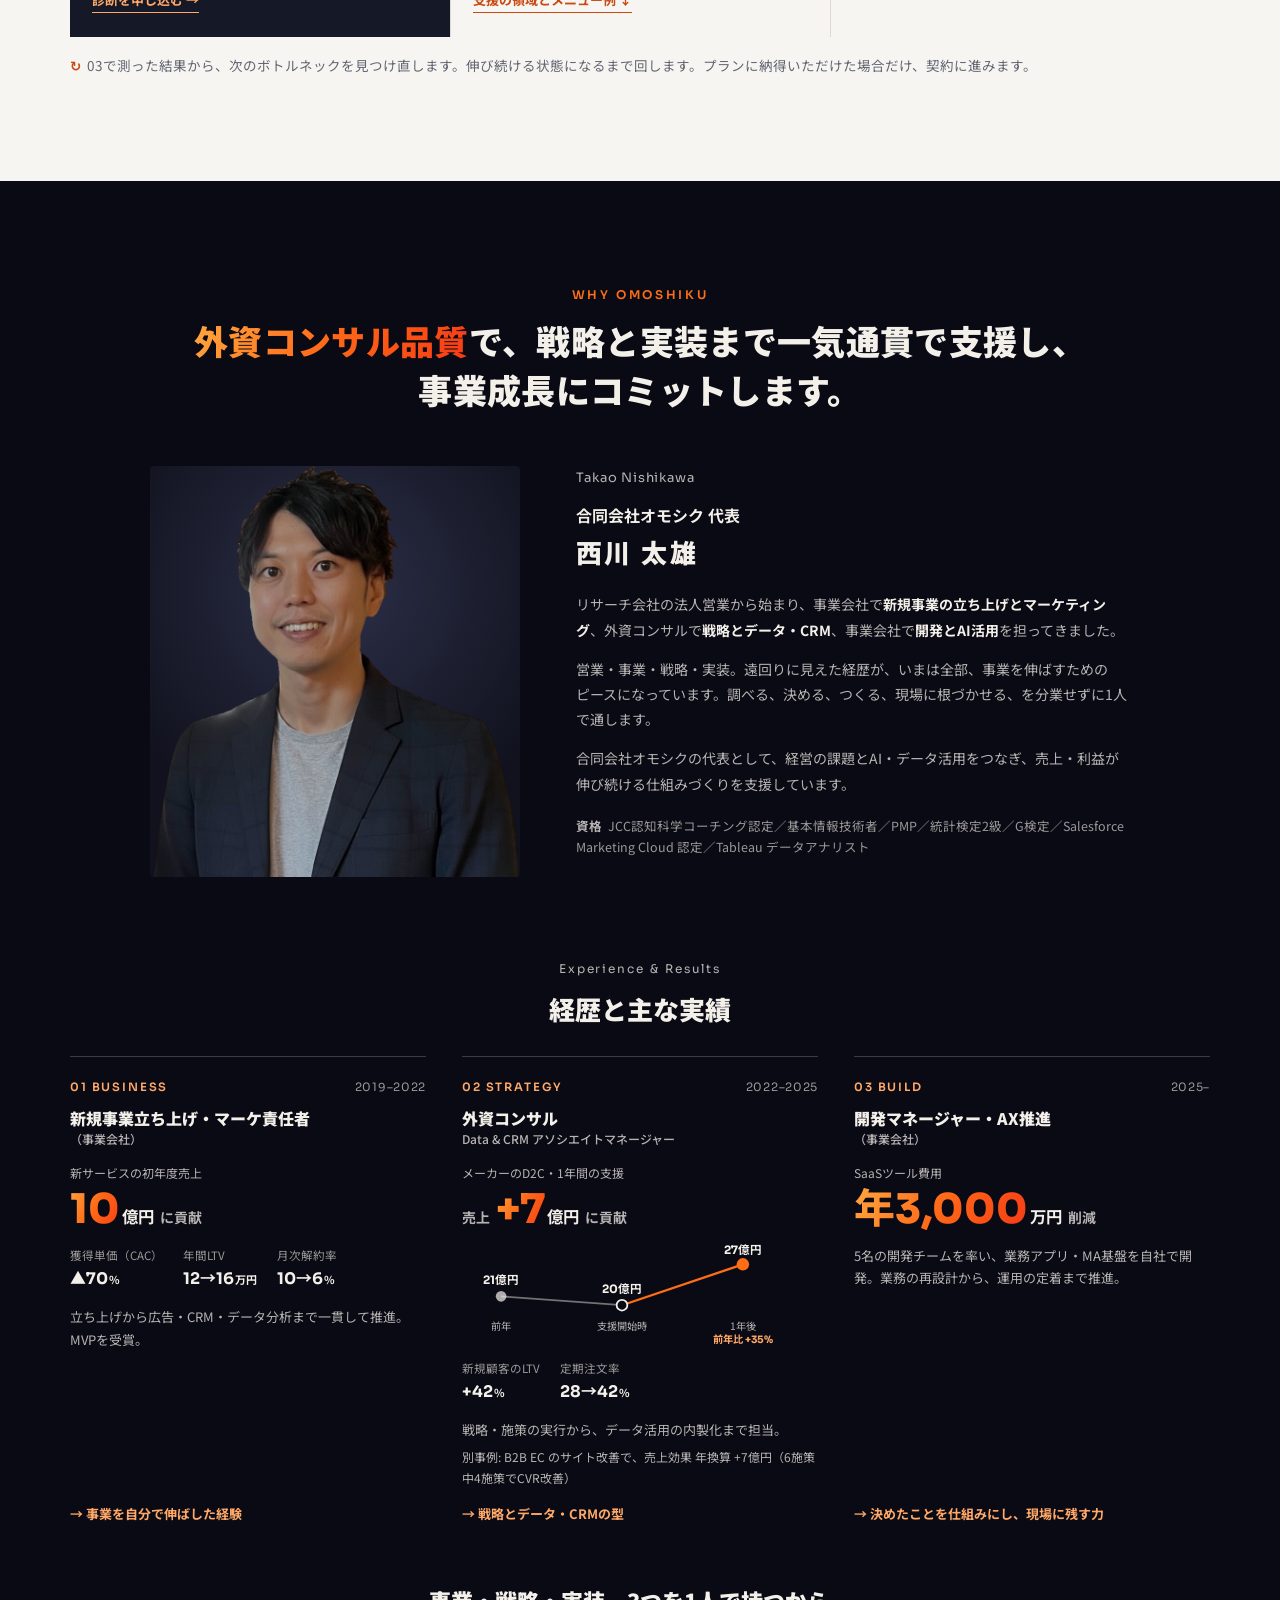
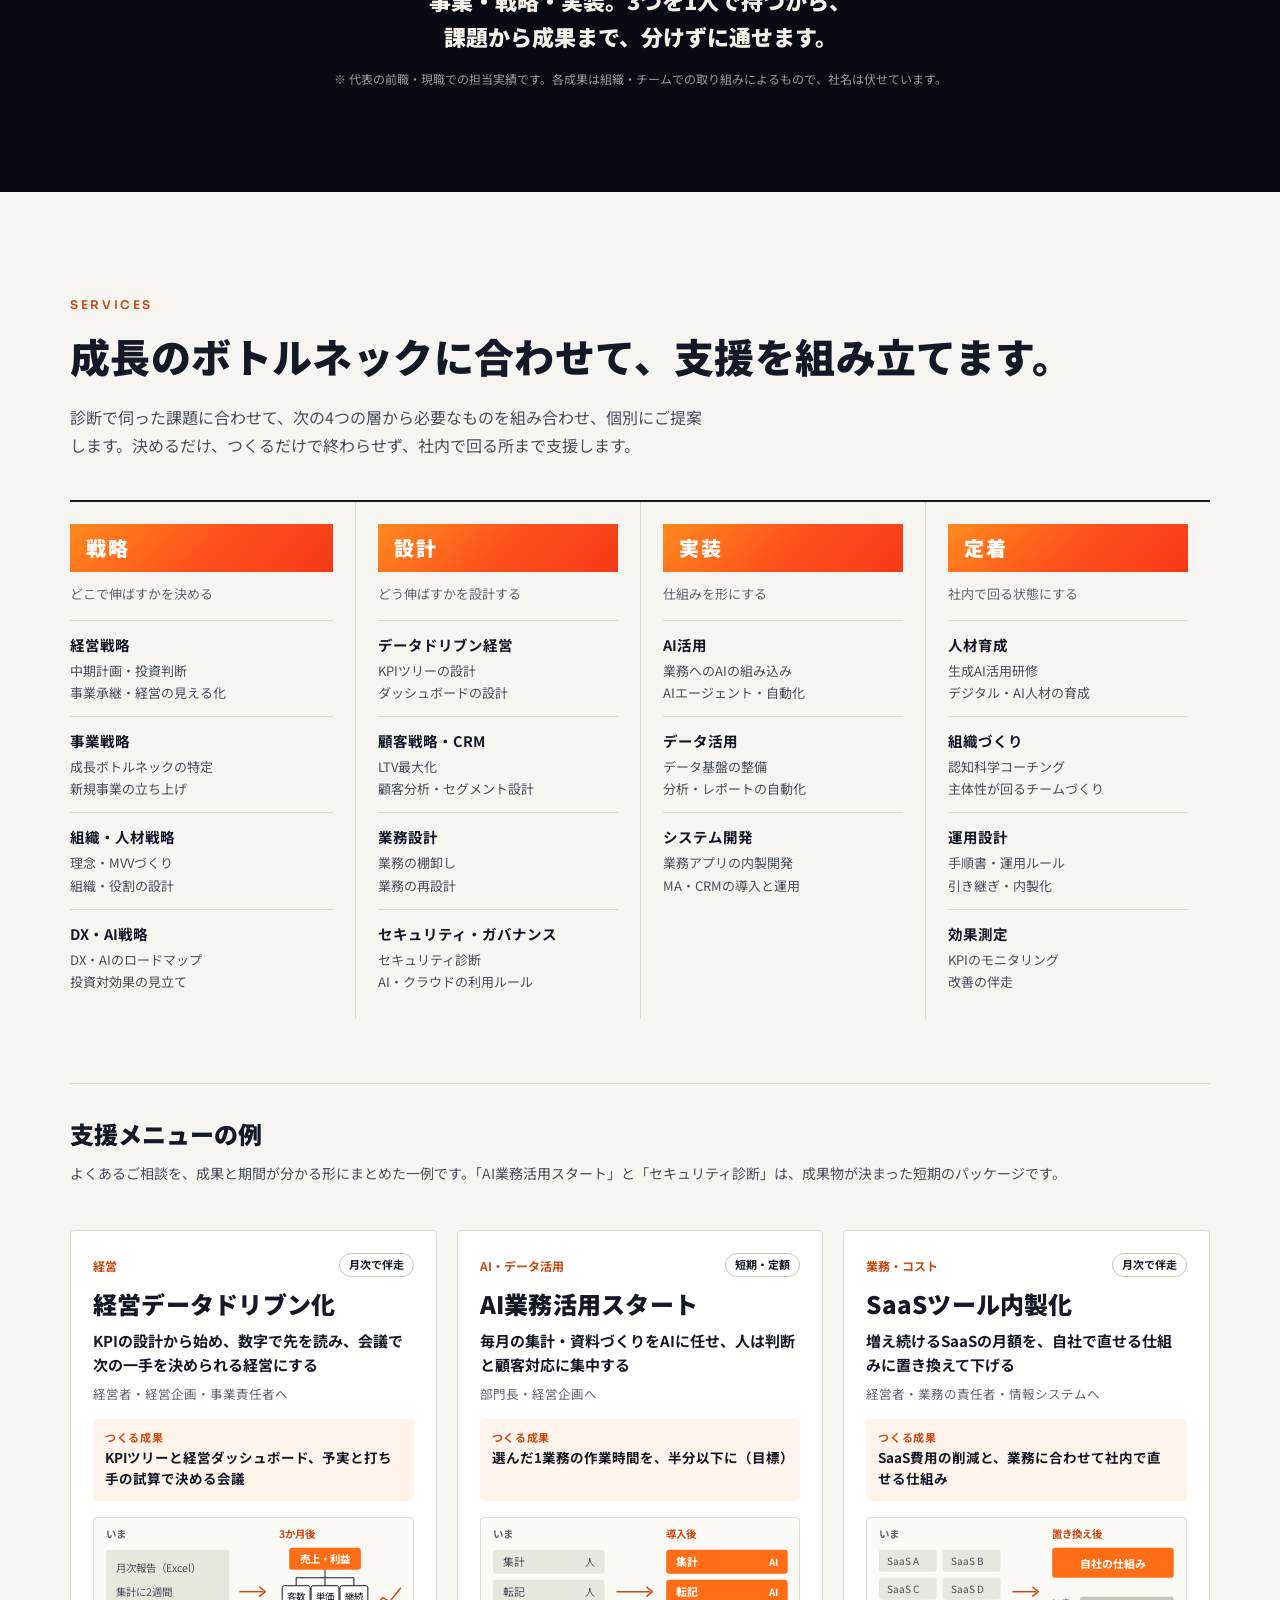
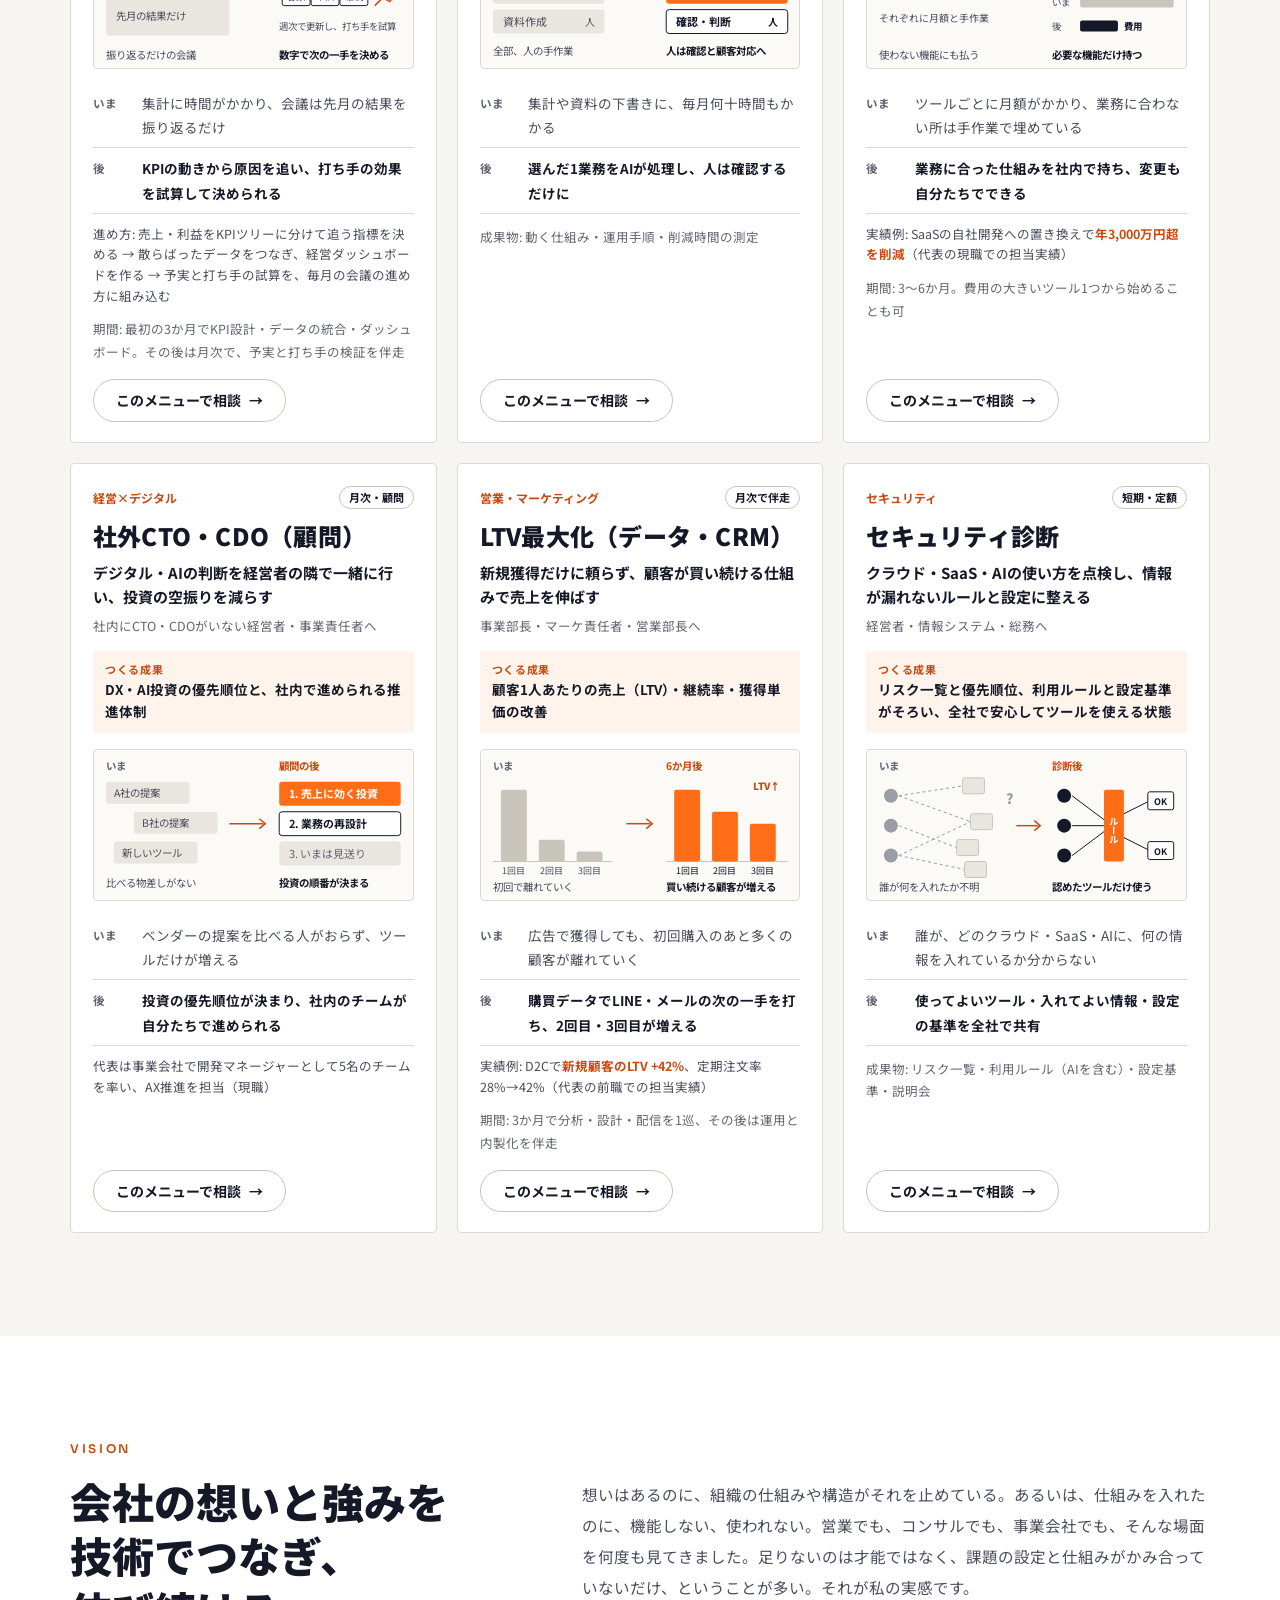
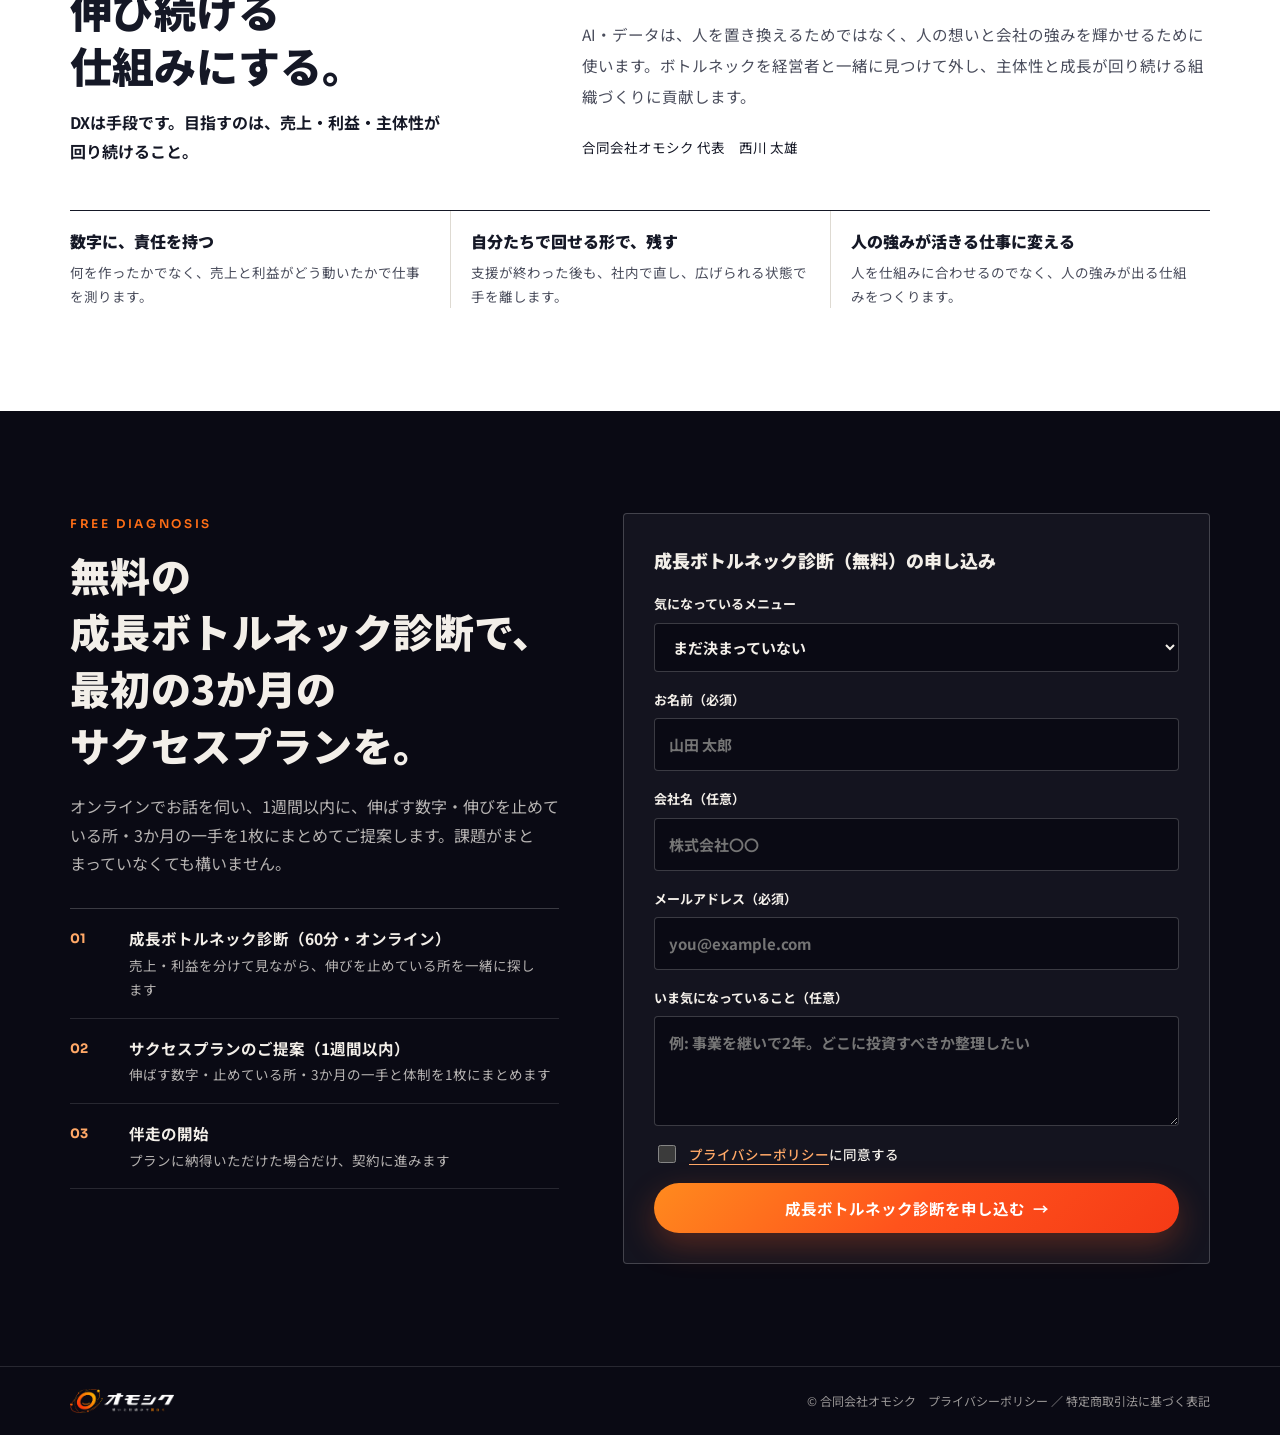
==== commit cbbee284: "copy: FVのサブコピーを外資コンサル品質を軸に書き直し、想いの本文を改稿 Co-Authored-By: Claude Opus 5.5 <noreply@anthropic.com>" ====
--- a/index.html
+++ b/index.html
@@ -315,7 +315,7 @@
   <div class="wrap hero-grid">
     <div>
       <h1><span class="p">売上・利益を伸ばす</span><span class="p">仕組みを、</span><br><span class="p"><span class="accent">戦略</span>から<span class="accent">実装</span>まで。</span></h1>
-      <p class="hero-sub"><span class="p">伸びを止めている所を見つけ、</span><span class="p">売上・利益にいちばん効く一手を、</span><span class="p">AI・データ・システムで形にします。</span><br><span class="p">戦略づくりから、</span><span class="p">現場で使える仕組みの実装・定着まで</span><span class="p">一貫して担当します。</span></p>
+      <p class="hero-sub"><span class="p">外資コンサル品質の戦略と、</span><span class="p">AI・データ・システムの実装力で、</span><span class="p">売上・利益のボトルネックを解消します。</span><br><span class="p">戦略づくりから現場での定着まで、</span><span class="p">一貫して伴走します。</span></p>
       <div class="cta-row">
         <a class="btn btn-primary btn-lg" href="#contact">無料の成長ボトルネック診断<span class="arw">→</span></a>
         <a class="btn btn-outline btn-lg" href="#packages">支援メニューを見る<span class="arw">→</span></a>
@@ -655,8 +655,8 @@
         <p class="vision-sub"><span class="p">DXは手段です。</span><span class="p">目指すのは、</span><span class="p">売上・利益・主体性が</span><span class="p">回り続けること。</span></p>
       </div>
       <div class="vision-body">
-        <p>想いはあるのに、仕組みがそれを止めている。営業でも、コンサルでも、事業会社でも、そんな場面を何度も見てきました。足りないのは才能ではなく、努力の向きと仕組みが合っていないだけのことが多い、というのが私の実感です。</p>
-        <p>AI・データは、人を置き換えるためではなく、人の想いと会社の強みを輝かせるために使います。伸びを止めている所を経営者と一緒に見つけて外し、伸び続ける会社を一社ずつ増やしていきます。</p>
+        <p>想いはあるのに、組織の仕組みや構造がそれを止めている。あるいは、仕組みを入れたのに、機能しない、使われない。営業でも、コンサルでも、事業会社でも、そんな場面を何度も見てきました。足りないのは才能ではなく、課題の設定と仕組みがかみ合っていないだけ、ということが多い。それが私の実感です。</p>
+        <p>AI・データは、人を置き換えるためではなく、人の想いと会社の強みを輝かせるために使います。ボトルネックを経営者と一緒に見つけて外し、主体性と成長が回り続ける組織づくりに貢献します。</p>
         <p class="sign">合同会社オモシク 代表　西川 太雄</p>
       </div>
     </div>
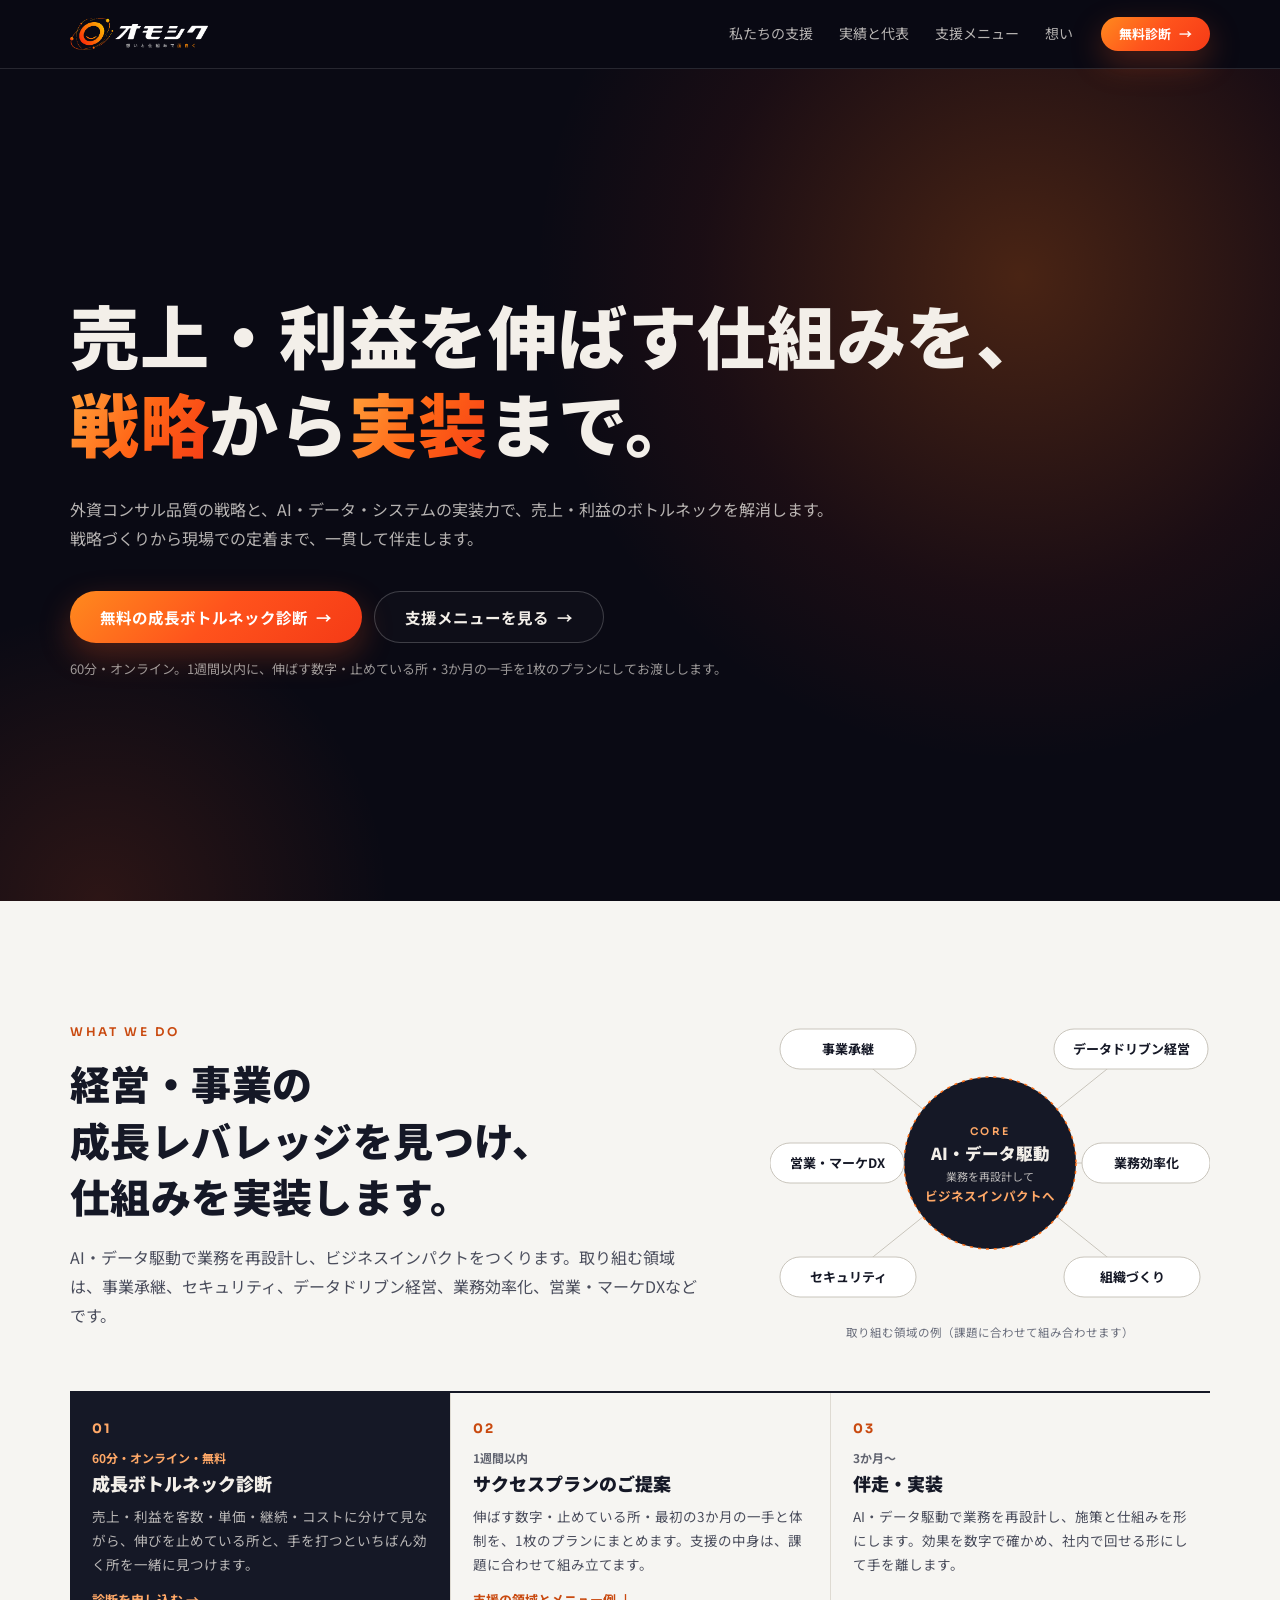
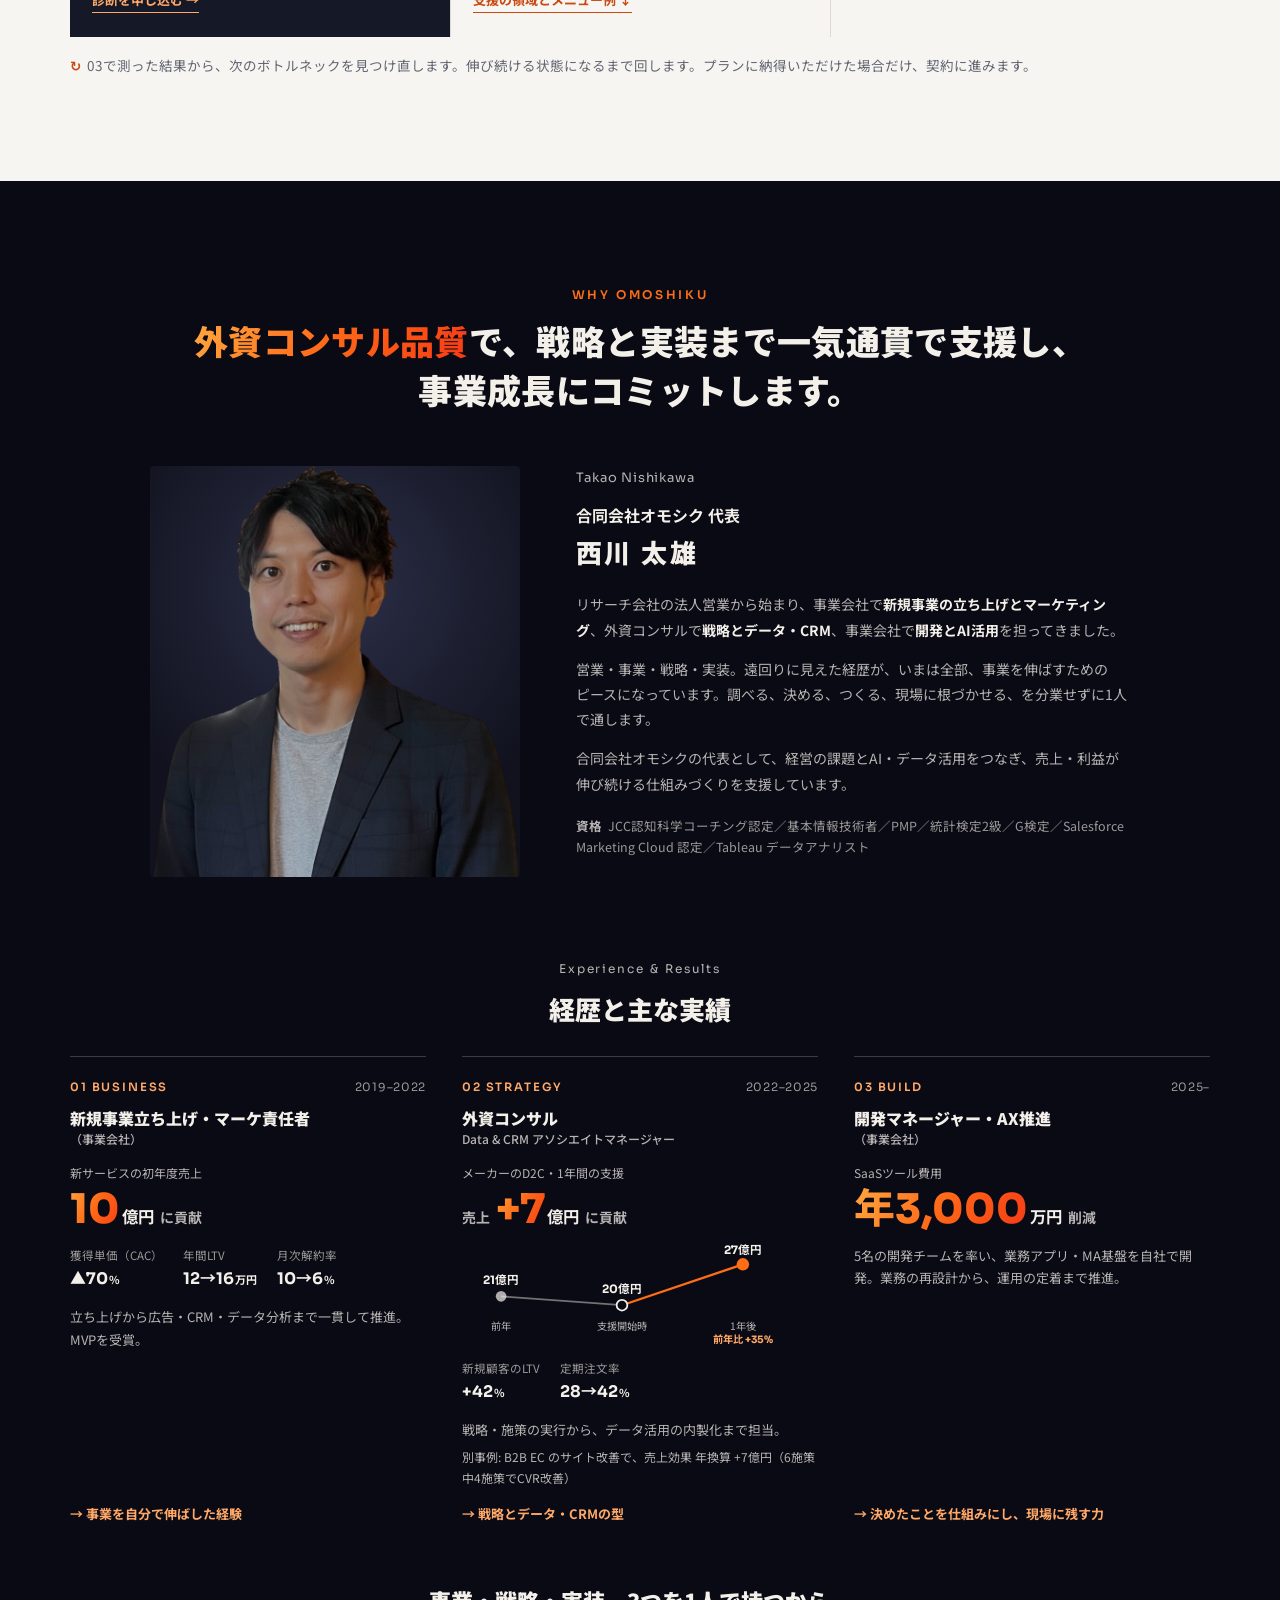
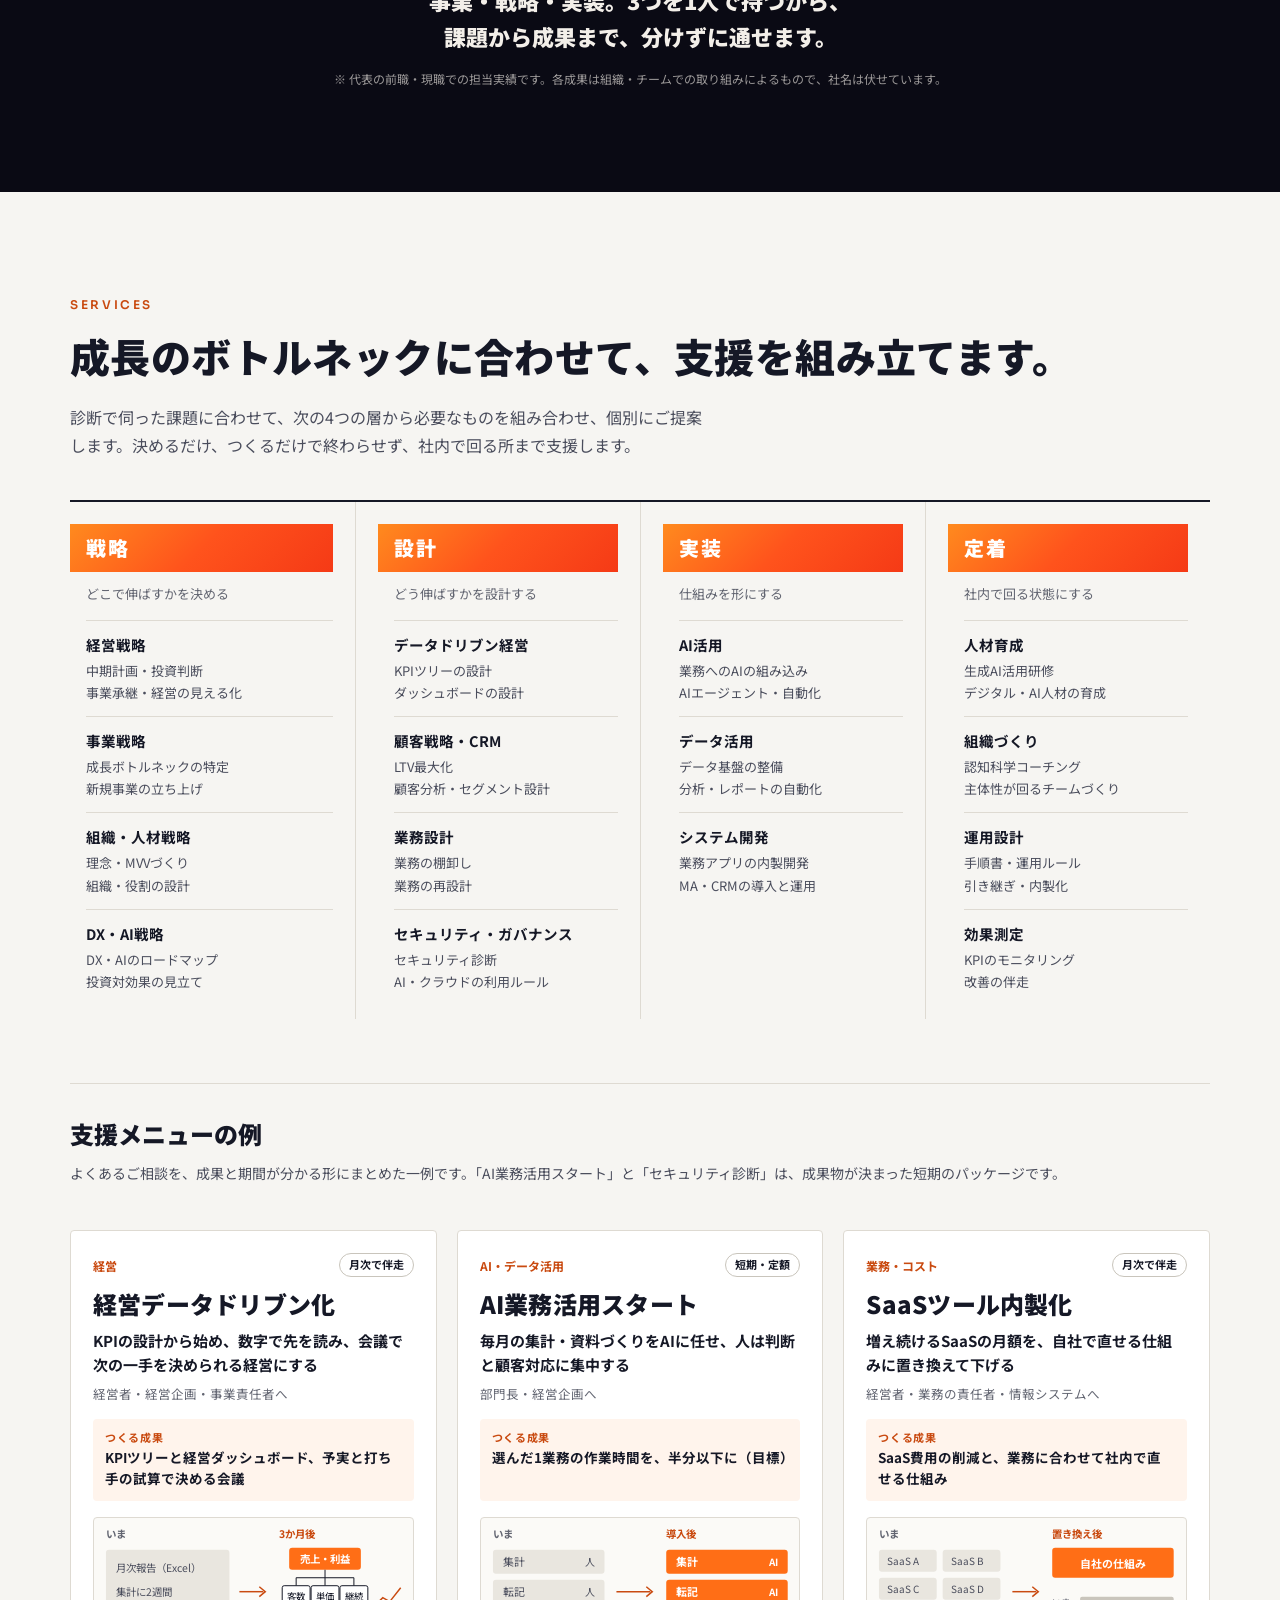
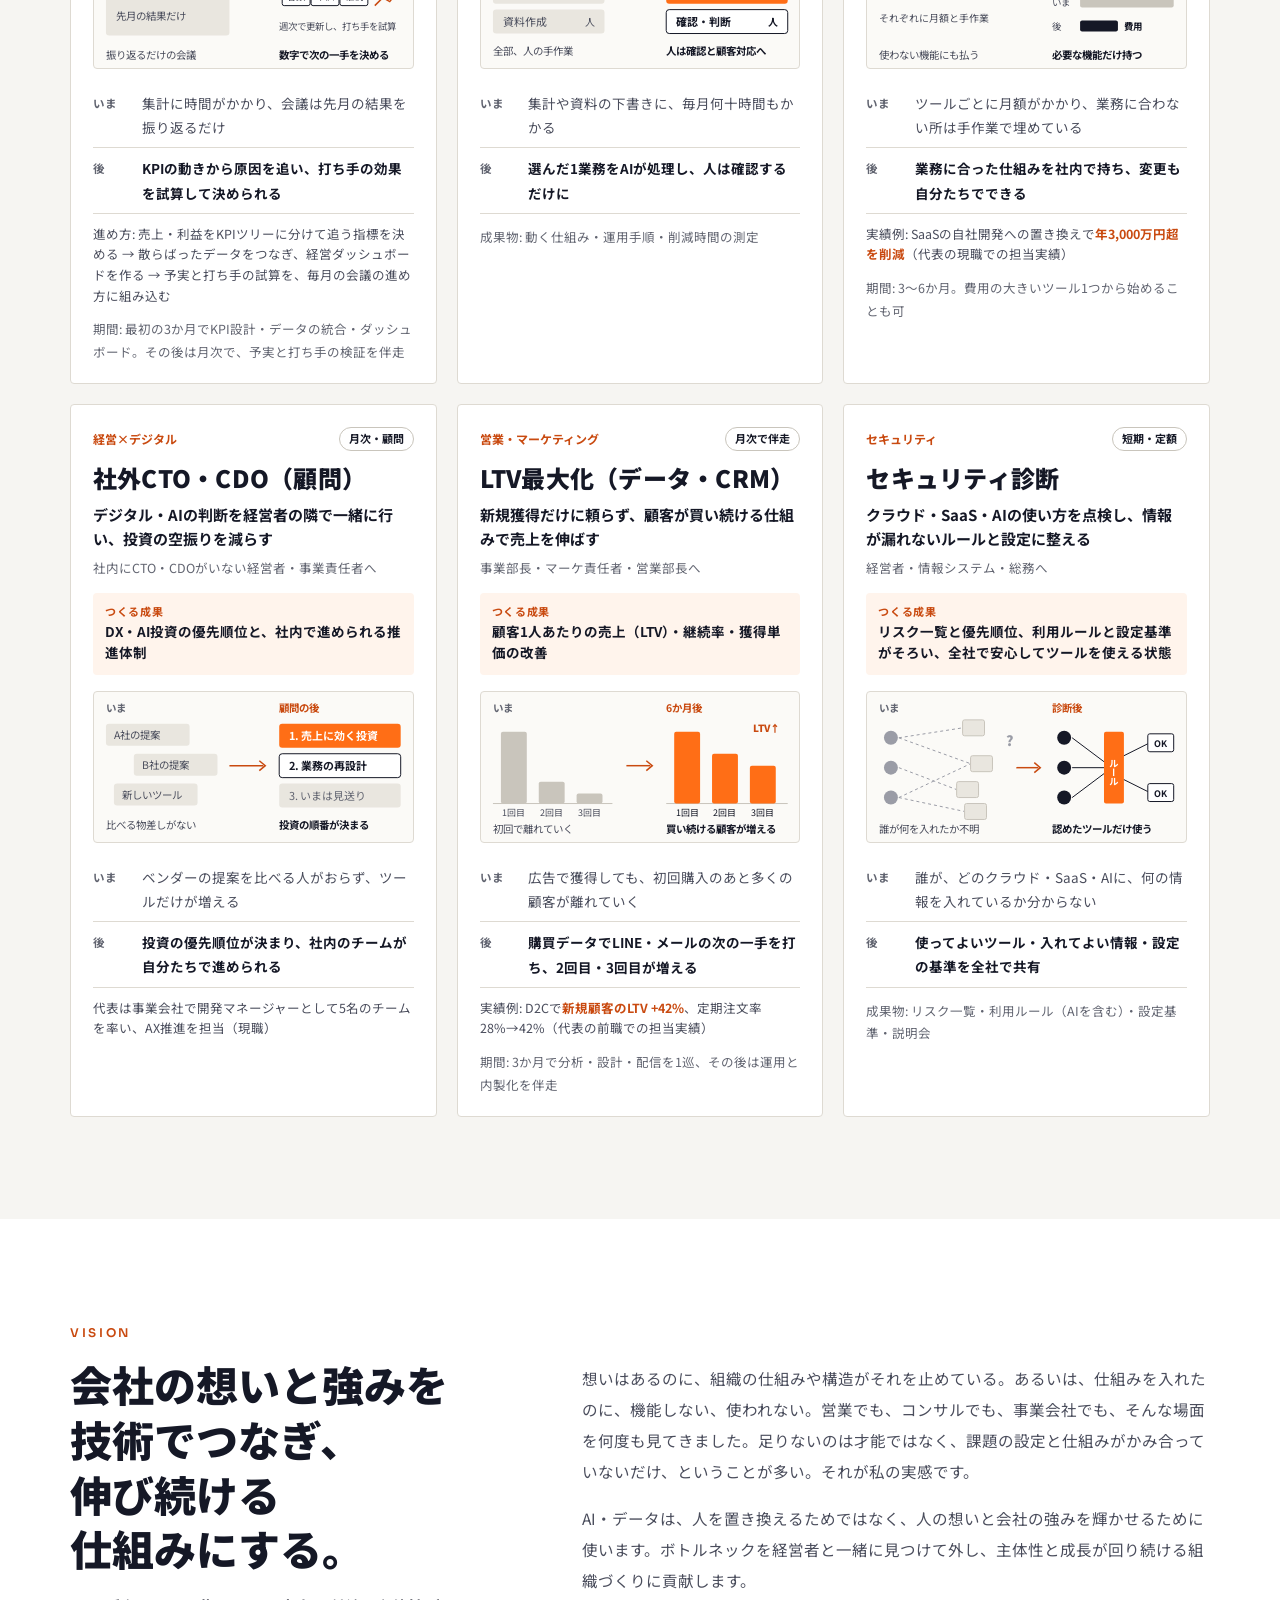
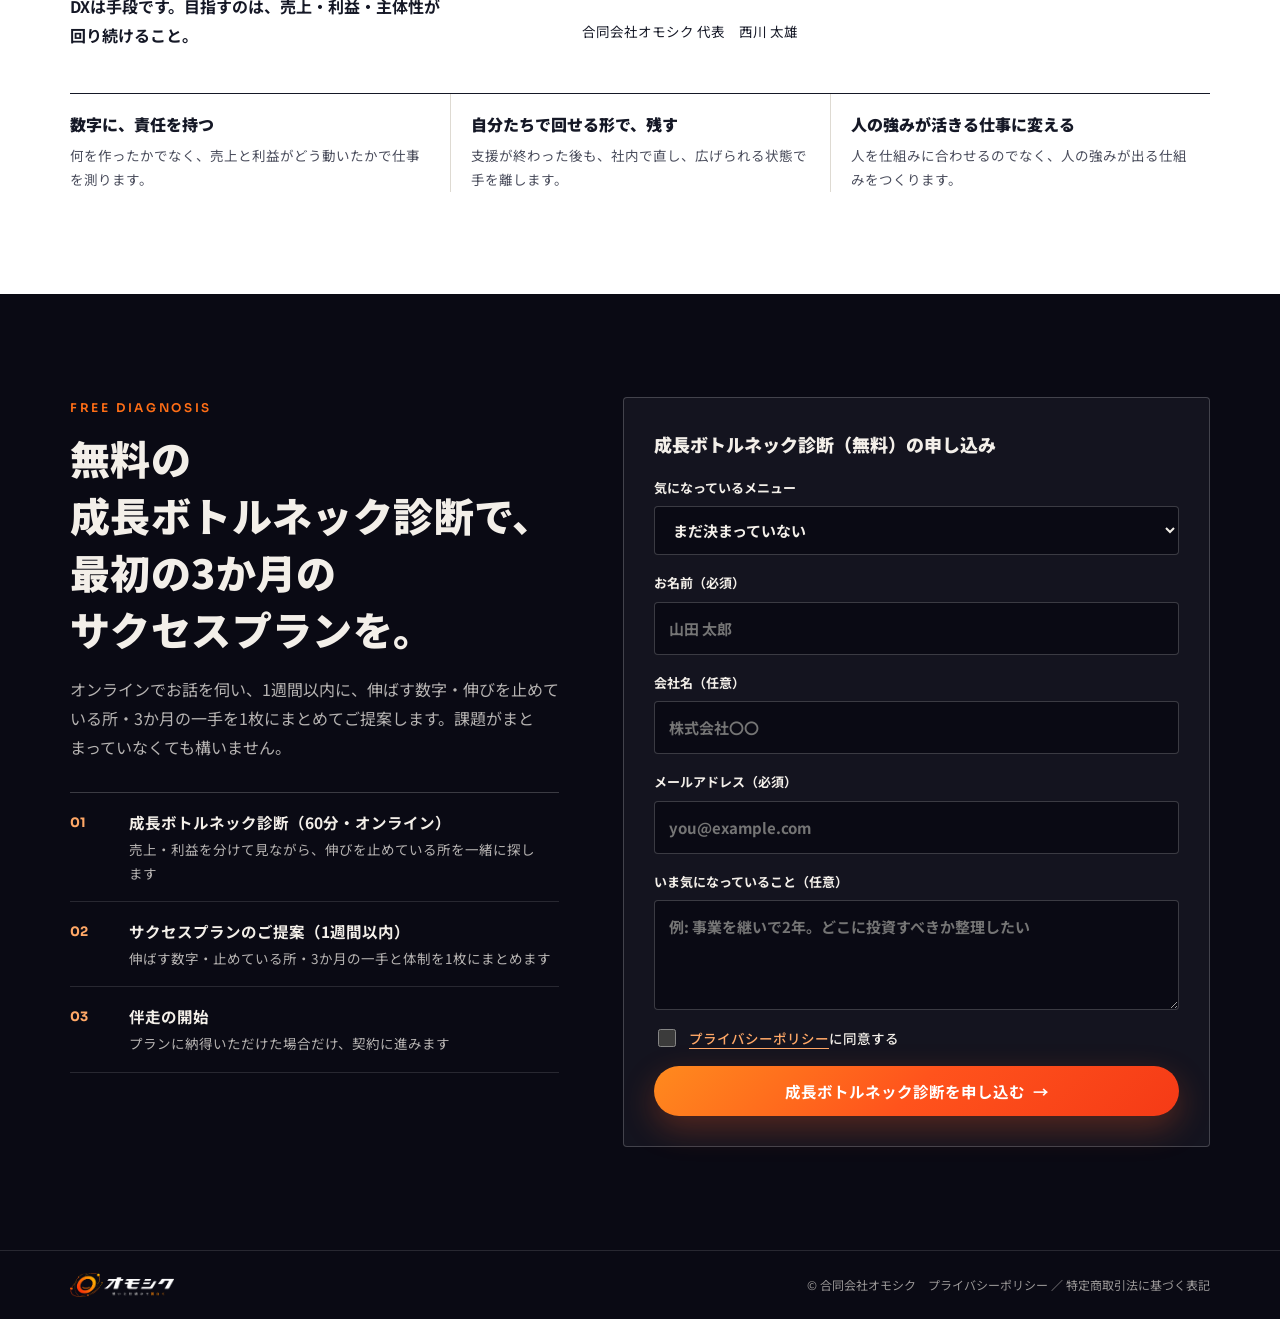
==== commit 7f9e17a0: "feat(mobile): スマホの揃え方・余白・区切りを整え、メニューごとの相談ボタンを外す - 見出し・経歴・まとめをスマホでは左揃えに統一、代表写真と図を全幅に - 1画面ずつ区切りよく止まるス" ====
--- a/index.html
+++ b/index.html
@@ -192,11 +192,11 @@
 .cap+.cap{border-left:1px solid var(--rule)}
 .cap:first-child{padding-left:0}
 .cap h3{background:var(--grad);color:#fff;font-size:20px;font-weight:900;line-height:1.4;letter-spacing:.08em;padding:10px 16px;border-radius:0}
-.cap-q{font-size:13px;color:var(--navy-mut);margin-top:10px}
-.cap ul{list-style:none;padding:0;margin:14px 0 0}
+.cap-q{font-size:13px;color:var(--navy-mut);margin-top:10px;padding-left:16px}
+.cap ul{list-style:none;padding:0 0 0 16px;margin:14px 0 0}
 .cap>ul>li{font-size:14.5px;font-weight:700;line-height:1.6;color:var(--navy);padding-top:12px;margin-top:12px;border-top:1px solid var(--rule)}
 .cap>ul>li:first-child{margin-top:0}
-.cap li ul{margin:4px 0 0}
+.cap li ul{margin:4px 0 0;padding-left:0}
 .cap li li{font-size:13px;font-weight:400;color:var(--navy-dim);line-height:1.7;margin:0}
 @media (max-width:1000px){.cap-grid{grid-template-columns:repeat(2,minmax(0,1fr))}.cap:nth-child(3){padding-left:0;border-left:0}.cap:nth-child(n+3){border-top:1px solid var(--rule)}}
 @media (max-width:560px){.cap-grid{grid-template-columns:1fr}.cap,.cap+.cap{padding-left:0;border-left:0}.cap+.cap{border-top:1px solid var(--rule)}}
@@ -290,6 +290,35 @@
 .foot .wrap{padding-block:22px;display:flex;flex-wrap:wrap;gap:8px 24px;justify-content:space-between;align-items:center}
 .foot img{height:24px;width:auto}
 
+/* ---- スマホ（iPhone 17 の幅 402px を基準に、375〜430px を想定） ---- */
+@media (max-width:640px){
+  /* 1画面ずつ区切りよく止まる（近くに来た時だけ吸い付く） */
+  html{scroll-snap-type:y proximity}
+  .hero,.sec{scroll-snap-align:start;scroll-margin-top:68px}
+  .wwd,.steps,.prof-photo,.prof>div:last-child,.pieces-head,.piece,.pieces-sum,.cap,.ex-head,.pk,.vows,#contactForm{scroll-snap-align:start;scroll-margin-top:92px}
+  .sec{padding-block:72px}
+  /* FV は1画面ぶん */
+  .hero-grid{min-height:calc(100svh - 68px);padding-block:48px 56px}
+  .hero-sub .p{display:inline-block}
+  /* 揃え方は左に統一 */
+  .cred-head,.pieces-head,.pieces-sum,.fine{text-align:left}
+  .cred-head .h2{font-size:25px}
+  .pieces-sum br{display:none}
+  .pieces-sum .p{display:inline-block}
+  /* 写真と図は全幅 */
+  .prof{margin-top:36px;gap:28px}
+  .prof-photo{max-width:none;width:100%;aspect-ratio:1/1}
+  .core-dia{max-width:none;width:100%;justify-self:stretch}
+  /* ブロックの間隔をそろえる */
+  .pieces-head{margin-top:72px}
+  .pieces{margin-top:20px}
+  .piece{padding:24px 0 28px}
+  .cap,.cap+.cap,.cap:first-child{padding:28px 0 32px}
+  .ex-head{margin-top:40px;padding-top:32px}
+  .pk-grid{gap:24px;margin-top:28px}
+  .pk{padding:22px 20px 24px}
+  .vows{margin-top:40px}
+}
 </style>
 </head>
 <body>
@@ -487,7 +516,6 @@
         <dl class="ba"><dt>いま</dt><dd class="before">集計に時間がかかり、会議は先月の結果を振り返るだけ</dd><dt>後</dt><dd class="after">KPIの動きから原因を追い、打ち手の効果を試算して決められる</dd></dl>
         <p class="proof">進め方: 売上・利益をKPIツリーに分けて追う指標を決める → 散らばったデータをつなぎ、経営ダッシュボードを作る → 予実と打ち手の試算を、毎月の会議の進め方に組み込む</p>
         <p class="term">期間: 最初の3か月でKPI設計・データの統合・ダッシュボード。その後は月次で、予実と打ち手の検証を伴走</p>
-        <div class="cta"><a class="btn btn-outline btn-md" href="#contact" data-topic="経営データドリブン化">このメニューで相談<span class="arw">→</span></a></div>
       </article>
 
       <!-- AI・データ活用 -->
@@ -517,7 +545,6 @@
           </g></svg></div>
         <dl class="ba"><dt>いま</dt><dd class="before">集計や資料の下書きに、毎月何十時間もかかる</dd><dt>後</dt><dd class="after">選んだ1業務をAIが処理し、人は確認するだけに</dd></dl>
         <p class="term">成果物: 動く仕組み・運用手順・削減時間の測定</p>
-        <div class="cta"><a class="btn btn-outline btn-md" href="#contact" data-topic="AI業務活用スタート">このメニューで相談<span class="arw">→</span></a></div>
       </article>
 
       <!-- SaaS内製化 -->
@@ -550,7 +577,6 @@
         <dl class="ba"><dt>いま</dt><dd class="before">ツールごとに月額がかかり、業務に合わない所は手作業で埋めている</dd><dt>後</dt><dd class="after">業務に合った仕組みを社内で持ち、変更も自分たちでできる</dd></dl>
         <p class="proof">実績例: SaaSの自社開発への置き換えで<b>年3,000万円超を削減</b>（代表の現職での担当実績）</p>
         <p class="term">期間: 3〜6か月。費用の大きいツール1つから始めることも可</p>
-        <div class="cta"><a class="btn btn-outline btn-md" href="#contact" data-topic="SaaSツール内製化">このメニューで相談<span class="arw">→</span></a></div>
       </article>
 
       <!-- 社外CTO・CDO -->
@@ -580,7 +606,6 @@
           </g></svg></div>
         <dl class="ba"><dt>いま</dt><dd class="before">ベンダーの提案を比べる人がおらず、ツールだけが増える</dd><dt>後</dt><dd class="after">投資の優先順位が決まり、社内のチームが自分たちで進められる</dd></dl>
         <p class="proof">代表は事業会社で開発マネージャーとして5名のチームを率い、AX推進を担当（現職）</p>
-        <div class="cta"><a class="btn btn-outline btn-md" href="#contact" data-topic="社外CTO・CDO（顧問）">このメニューで相談<span class="arw">→</span></a></div>
       </article>
 
       <!-- 営業・マーケ -->
@@ -608,7 +633,6 @@
         <dl class="ba"><dt>いま</dt><dd class="before">広告で獲得しても、初回購入のあと多くの顧客が離れていく</dd><dt>後</dt><dd class="after">購買データでLINE・メールの次の一手を打ち、2回目・3回目が増える</dd></dl>
         <p class="proof">実績例: D2Cで<b>新規顧客のLTV +42%</b>、定期注文率 28%→42%（代表の前職での担当実績）</p>
         <p class="term">期間: 3か月で分析・設計・配信を1巡、その後は運用と内製化を伴走</p>
-        <div class="cta"><a class="btn btn-outline btn-md" href="#contact" data-topic="LTV最大化（データ・CRM）">このメニューで相談<span class="arw">→</span></a></div>
       </article>
 
       <!-- セキュリティ -->
@@ -639,7 +663,6 @@
           </g></svg></div>
         <dl class="ba"><dt>いま</dt><dd class="before">誰が、どのクラウド・SaaS・AIに、何の情報を入れているか分からない</dd><dt>後</dt><dd class="after">使ってよいツール・入れてよい情報・設定の基準を全社で共有</dd></dl>
         <p class="term">成果物: リスク一覧・利用ルール（AIを含む）・設定基準・説明会</p>
-        <div class="cta"><a class="btn btn-outline btn-md" href="#contact" data-topic="セキュリティ診断">このメニューで相談<span class="arw">→</span></a></div>
       </article>
     </div>
   </div>
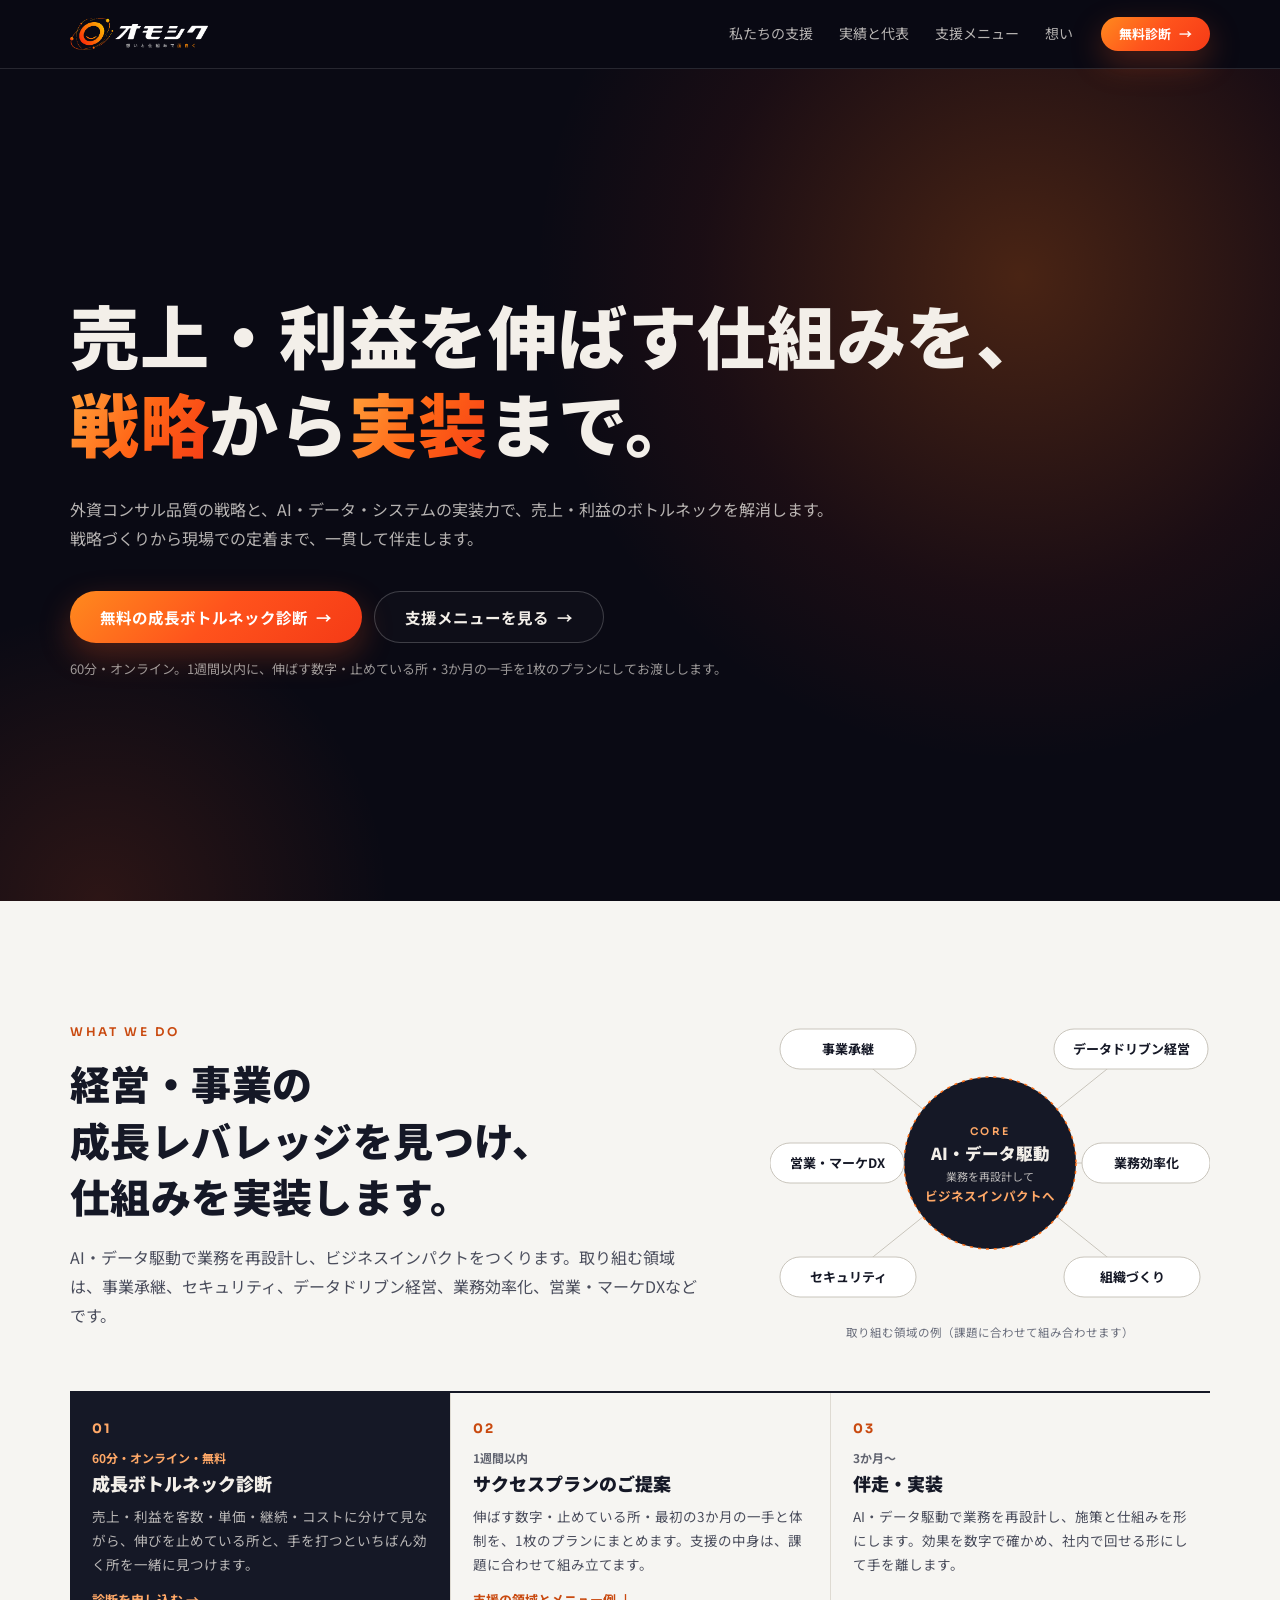
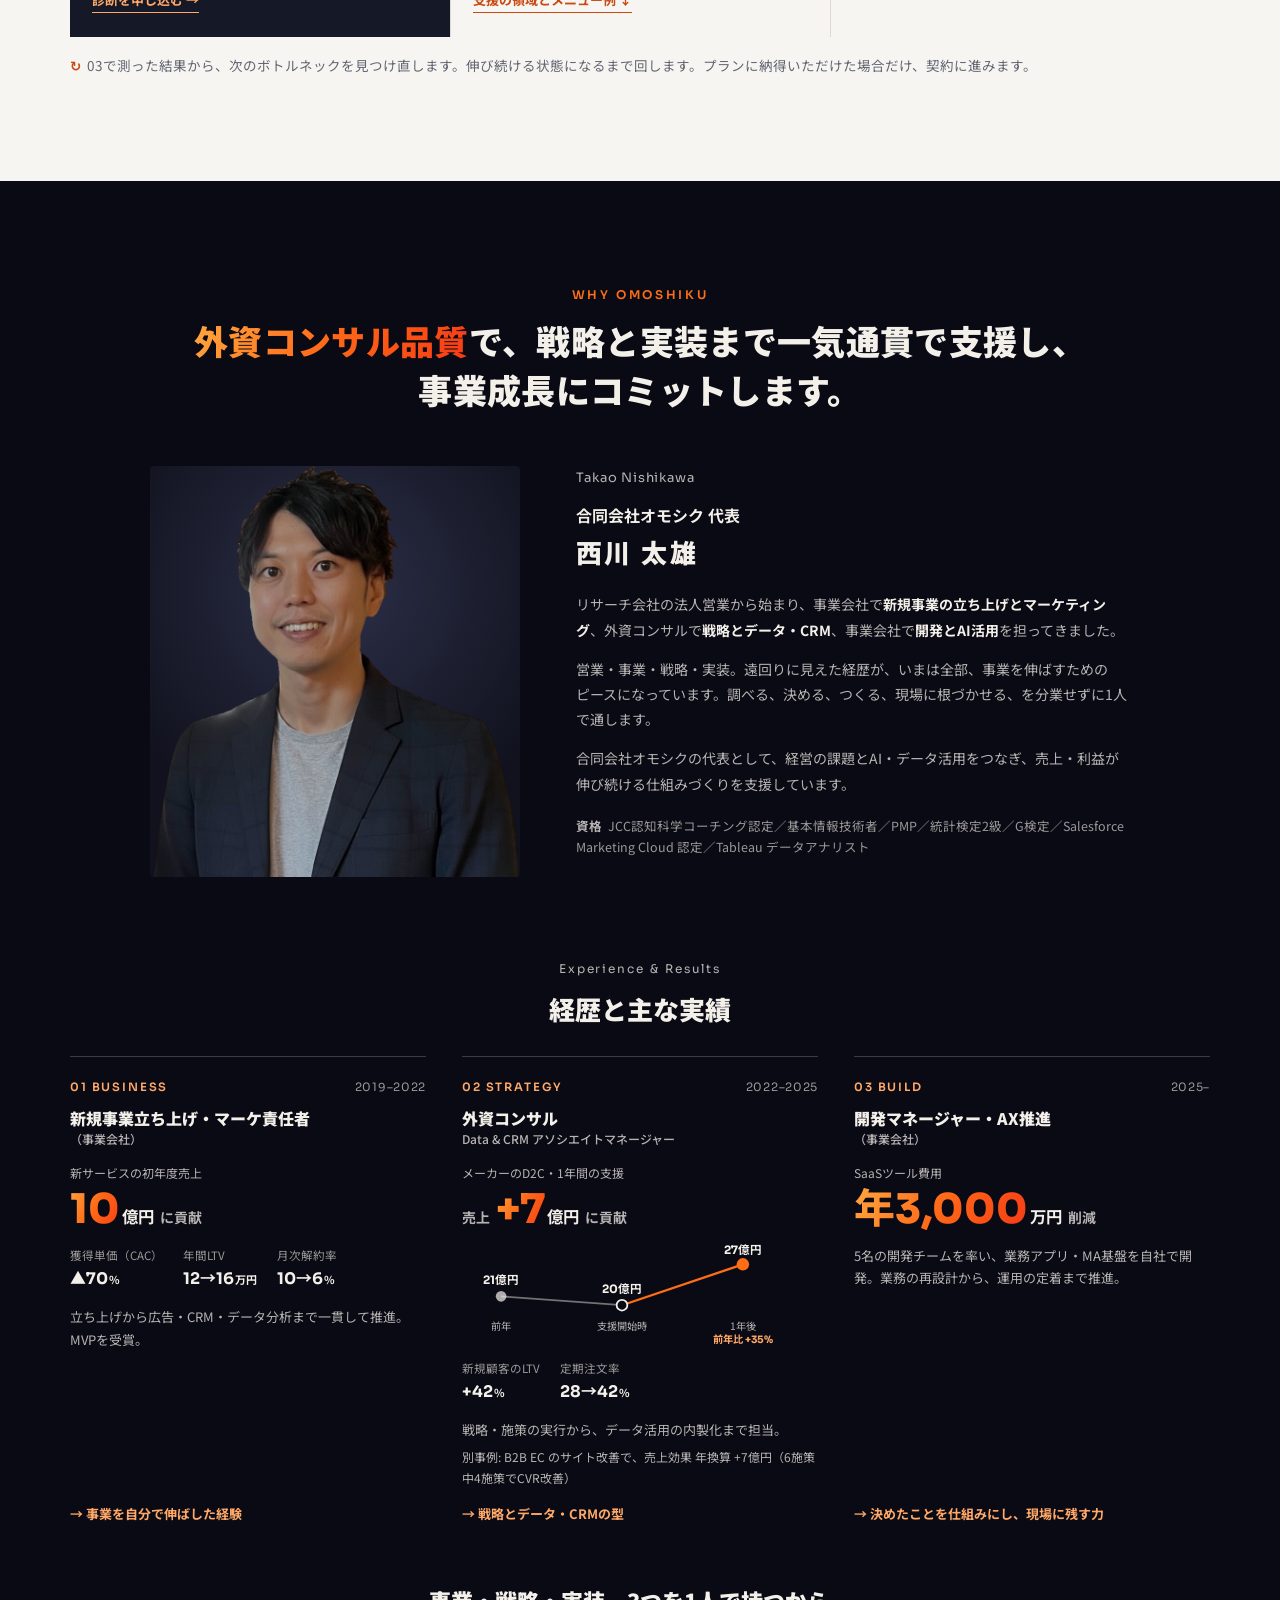
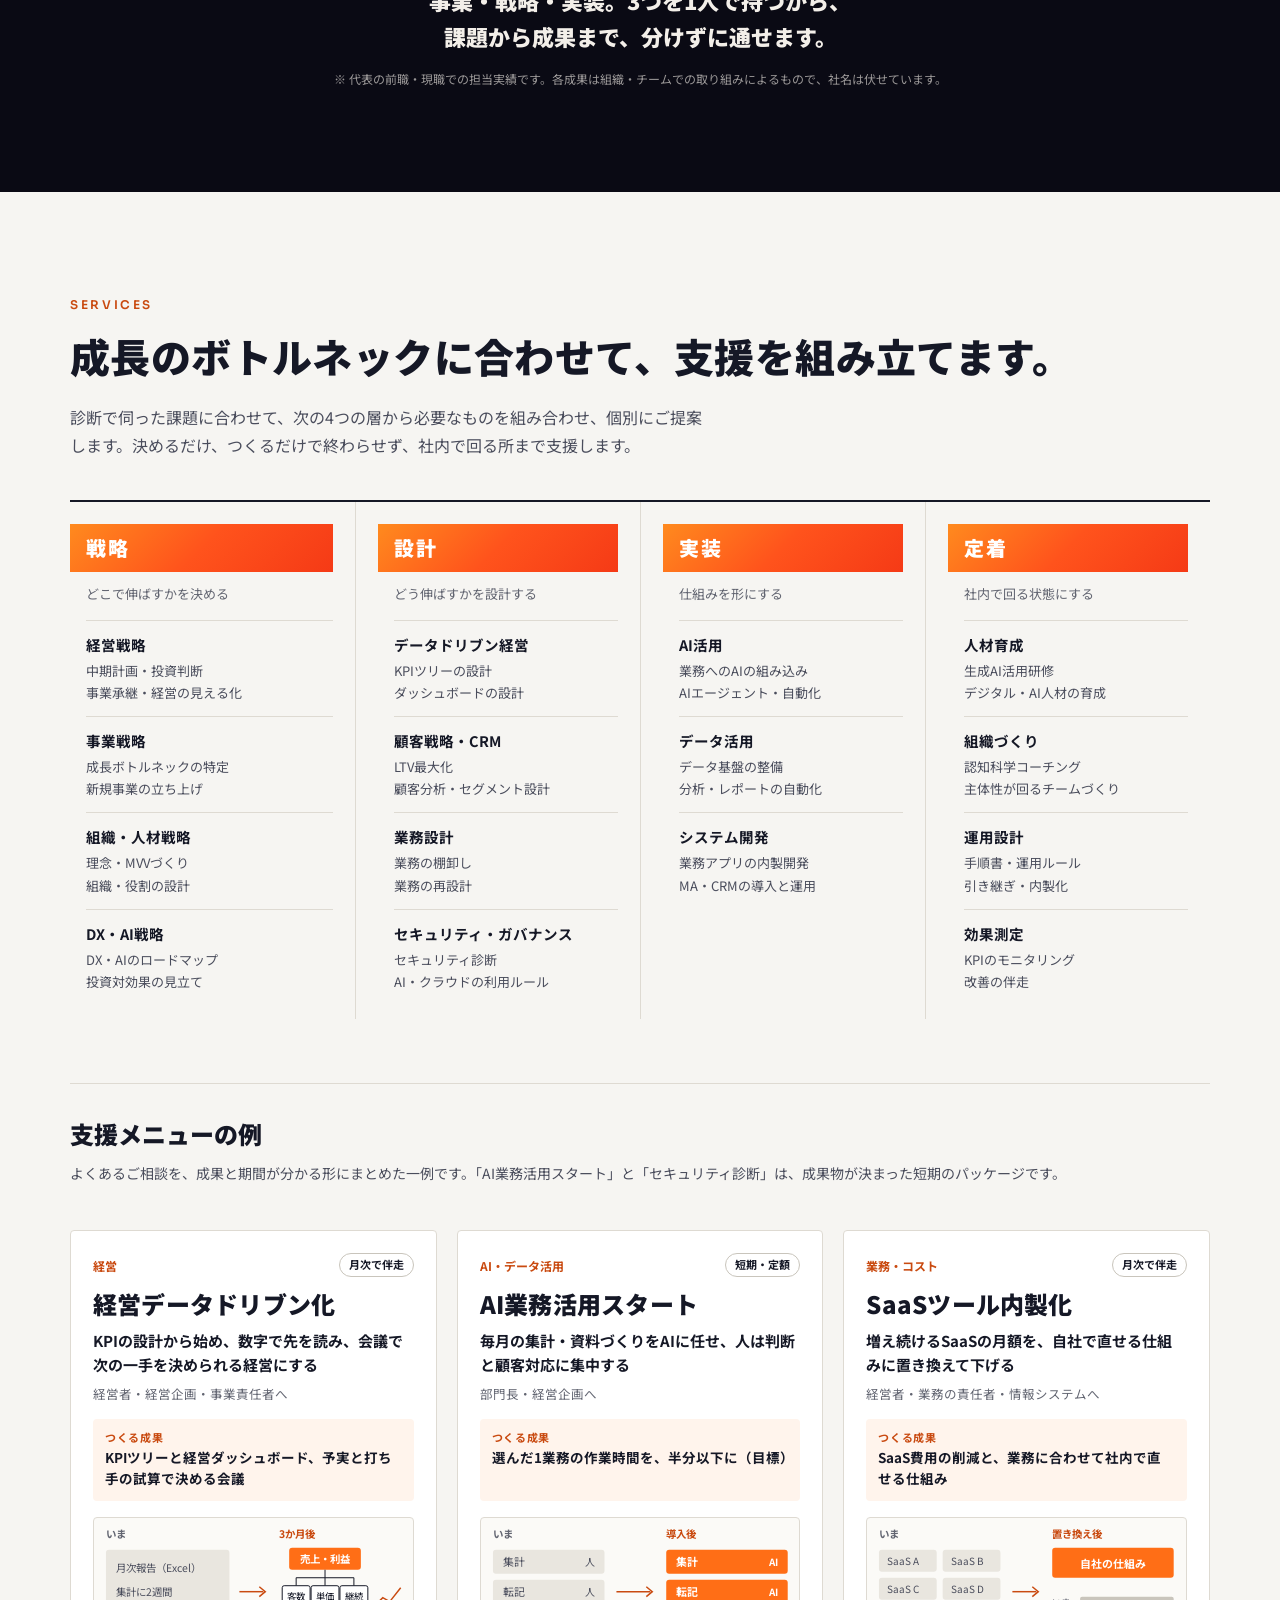
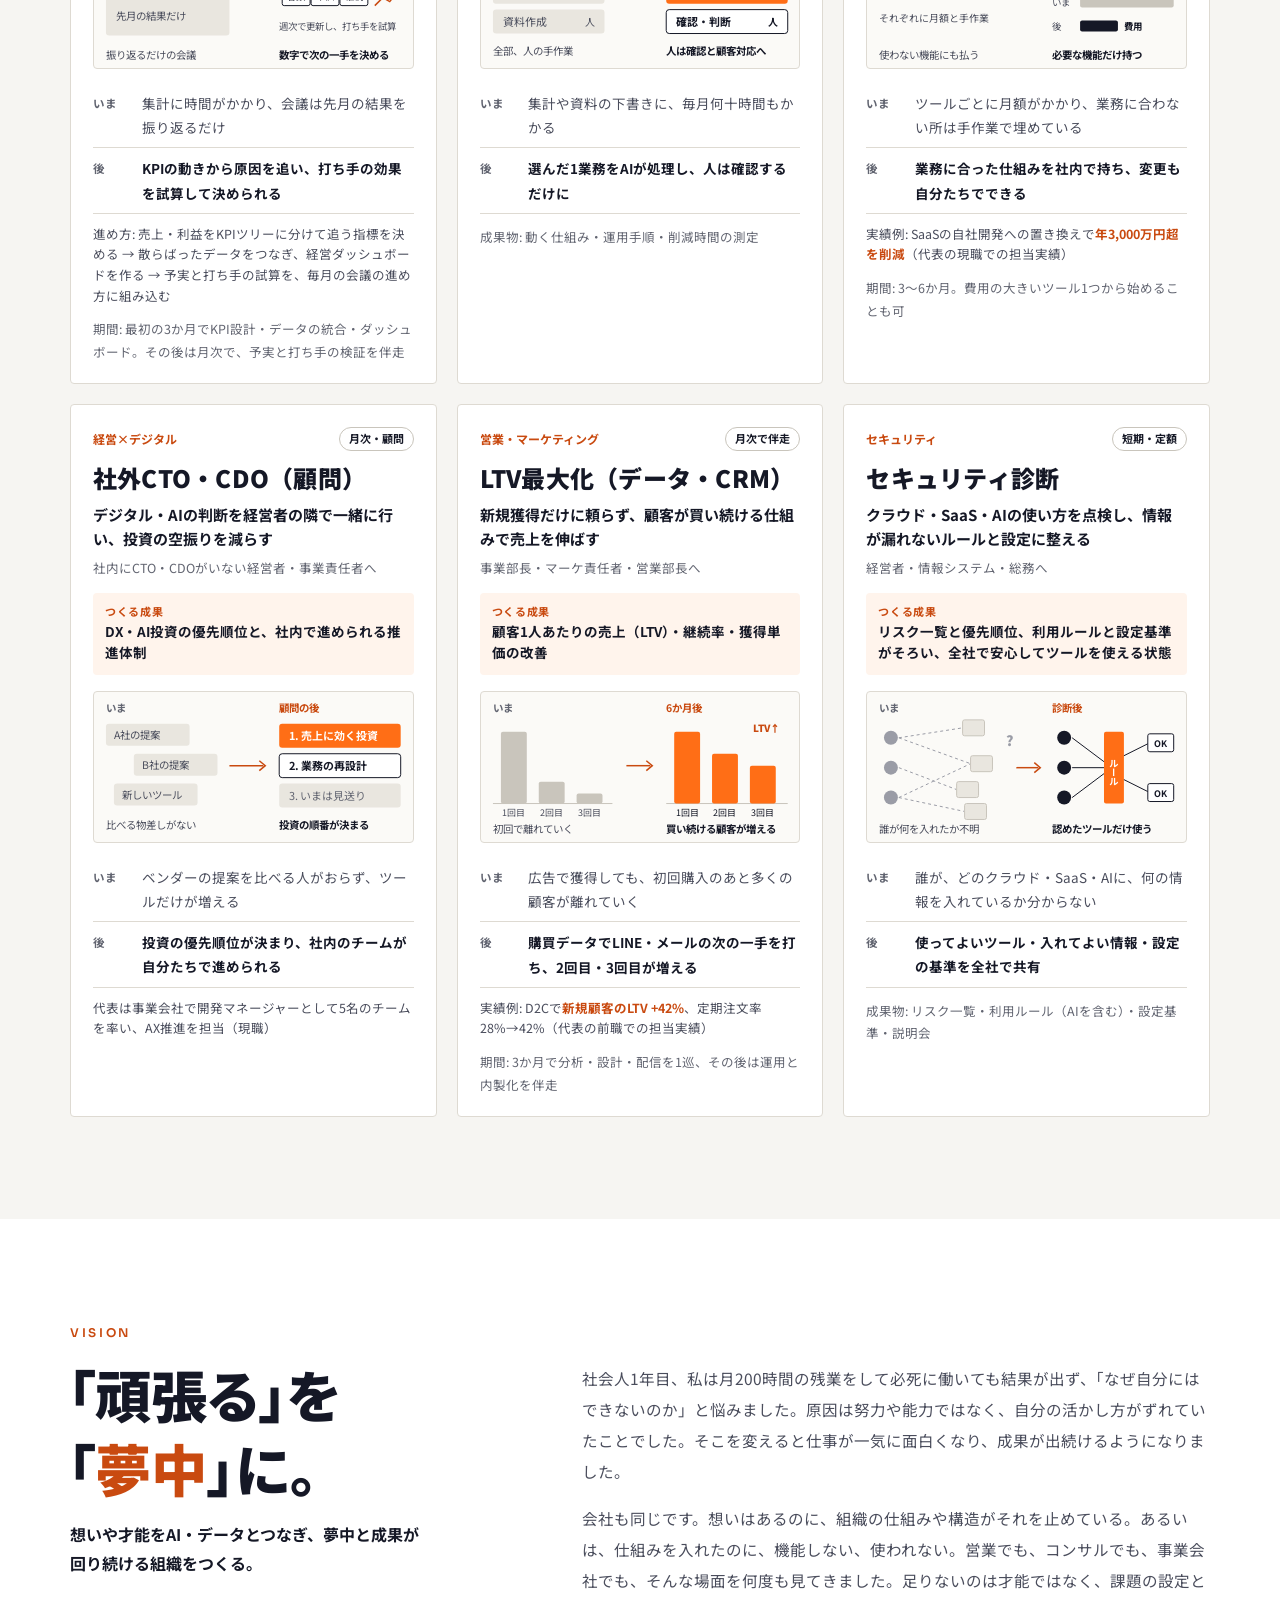
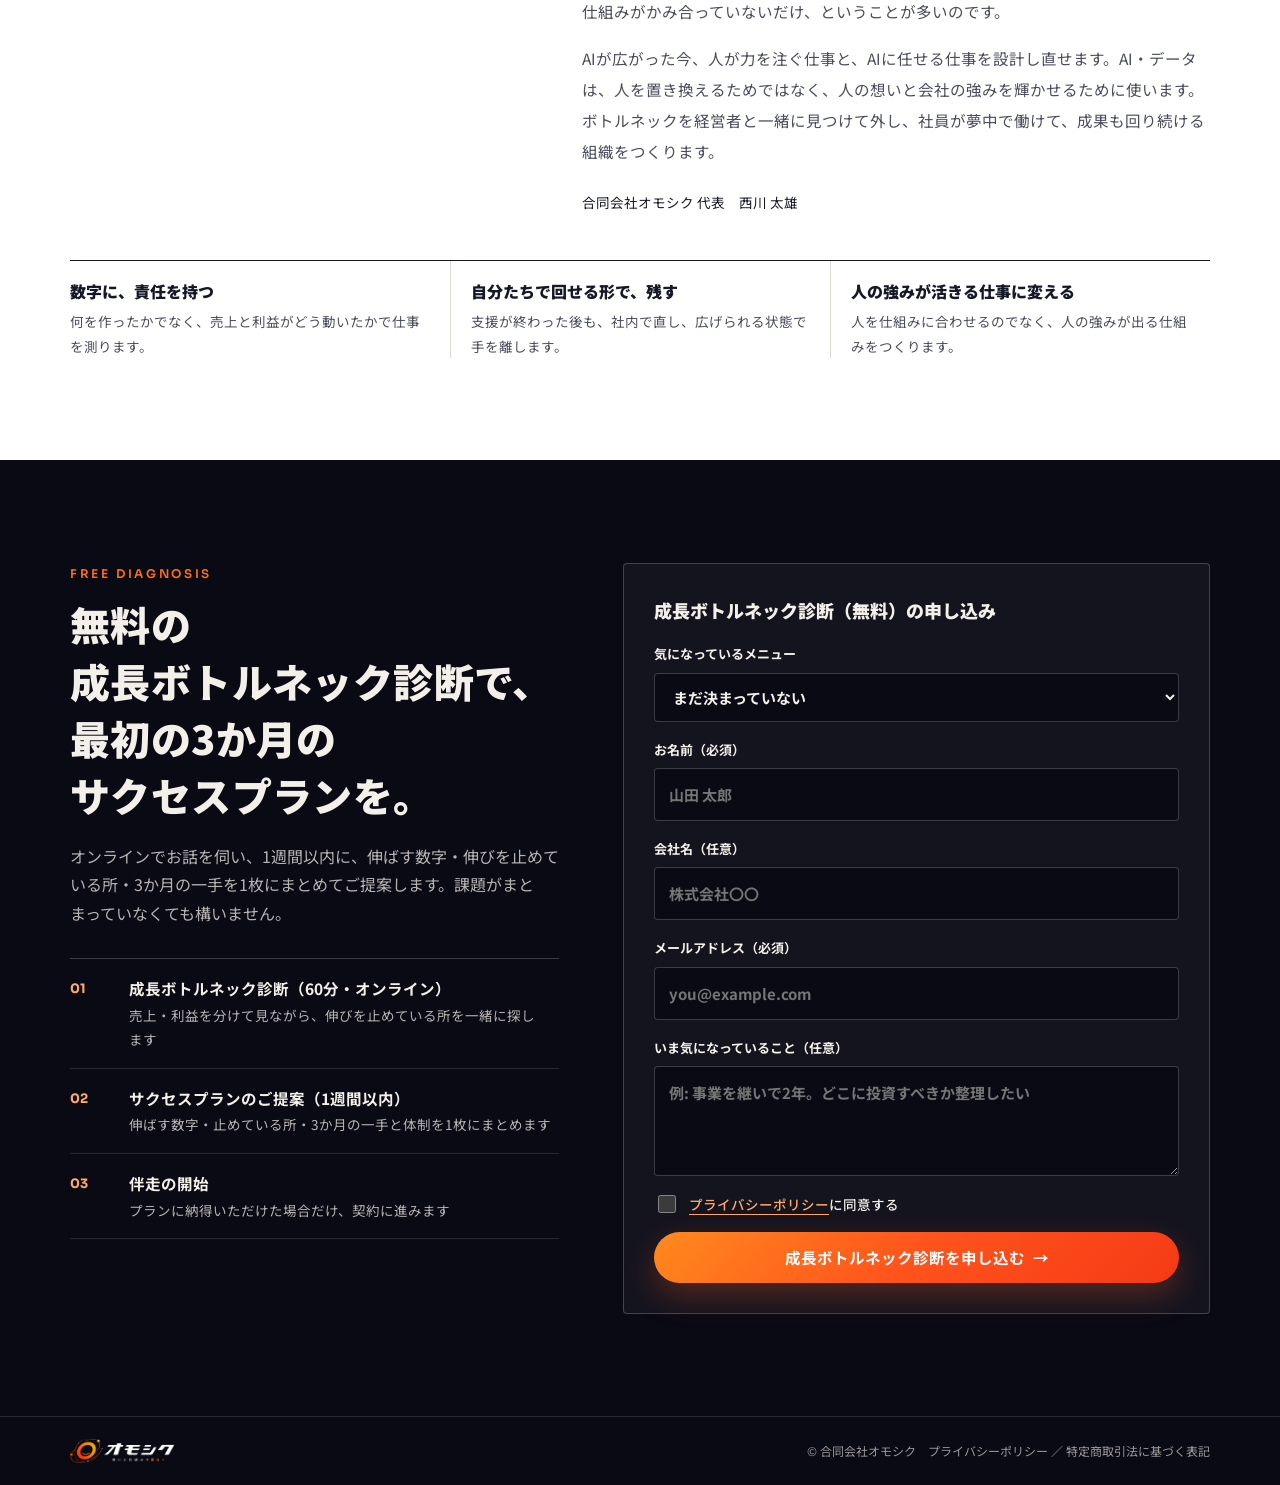
==== commit 8bae1189: "copy(vision): VISIONを社会的使命「頑張る」を「夢中」に。にそろえ、代表の実体験を入れる Co-Authored-By: Claude Opus 5.5 <noreply@anthr" ====
--- a/index.html
+++ b/index.html
@@ -251,7 +251,7 @@
 .vision{background:var(--paper-2);color:var(--navy)}
 .vision-grid{display:grid;grid-template-columns:minmax(0,5fr) minmax(0,7fr);gap:32px 64px;align-items:start}
 .vision-grid{margin-top:14px}
-.vision h2{font-size:clamp(28px,3.4vw,42px);font-weight:900;line-height:1.3}
+.vision h2{font-size:clamp(36px,4.4vw,58px);font-weight:900;line-height:1.3;font-feature-settings:"palt";margin-left:-.06em}
 .vision-sub{margin-top:16px;font-size:16px;font-weight:700}
 .vision-body{padding-top:.35em}
 .vision-body p{font-size:15.5px;line-height:2;color:var(--navy-dim)}
@@ -674,12 +674,13 @@
     <p class="label" style="color:var(--accent-deep)">Vision</p>
     <div class="vision-grid">
       <div>
-        <h2 id="vision-title"><span class="p">会社の想いと強みを</span><span class="p">技術でつなぎ、</span><span class="p">伸び続ける</span><span class="p">仕組みにする。</span></h2>
-        <p class="vision-sub"><span class="p">DXは手段です。</span><span class="p">目指すのは、</span><span class="p">売上・利益・主体性が</span><span class="p">回り続けること。</span></p>
+        <h2 id="vision-title"><span class="p">「頑張る」を</span><br><span class="p">「<span style="color:var(--accent-deep)">夢中</span>」に。</span></h2>
+        <p class="vision-sub"><span class="p">想いや才能を</span><span class="p">AI・データとつなぎ、</span><span class="p">夢中と成果が</span><span class="p">回り続ける組織をつくる。</span></p>
       </div>
       <div class="vision-body">
-        <p>想いはあるのに、組織の仕組みや構造がそれを止めている。あるいは、仕組みを入れたのに、機能しない、使われない。営業でも、コンサルでも、事業会社でも、そんな場面を何度も見てきました。足りないのは才能ではなく、課題の設定と仕組みがかみ合っていないだけ、ということが多い。それが私の実感です。</p>
-        <p>AI・データは、人を置き換えるためではなく、人の想いと会社の強みを輝かせるために使います。ボトルネックを経営者と一緒に見つけて外し、主体性と成長が回り続ける組織づくりに貢献します。</p>
+        <p>社会人1年目、私は月200時間の残業をして必死に働いても結果が出ず、「なぜ自分にはできないのか」と悩みました。原因は努力や能力ではなく、自分の活かし方がずれていたことでした。そこを変えると仕事が一気に面白くなり、成果が出続けるようになりました。</p>
+        <p>会社も同じです。想いはあるのに、組織の仕組みや構造がそれを止めている。あるいは、仕組みを入れたのに、機能しない、使われない。営業でも、コンサルでも、事業会社でも、そんな場面を何度も見てきました。足りないのは才能ではなく、課題の設定と仕組みがかみ合っていないだけ、ということが多いのです。</p>
+        <p>AIが広がった今、人が力を注ぐ仕事と、AIに任せる仕事を設計し直せます。AI・データは、人を置き換えるためではなく、人の想いと会社の強みを輝かせるために使います。ボトルネックを経営者と一緒に見つけて外し、社員が夢中で働けて、成果も回り続ける組織をつくります。</p>
         <p class="sign">合同会社オモシク 代表　西川 太雄</p>
       </div>
     </div>
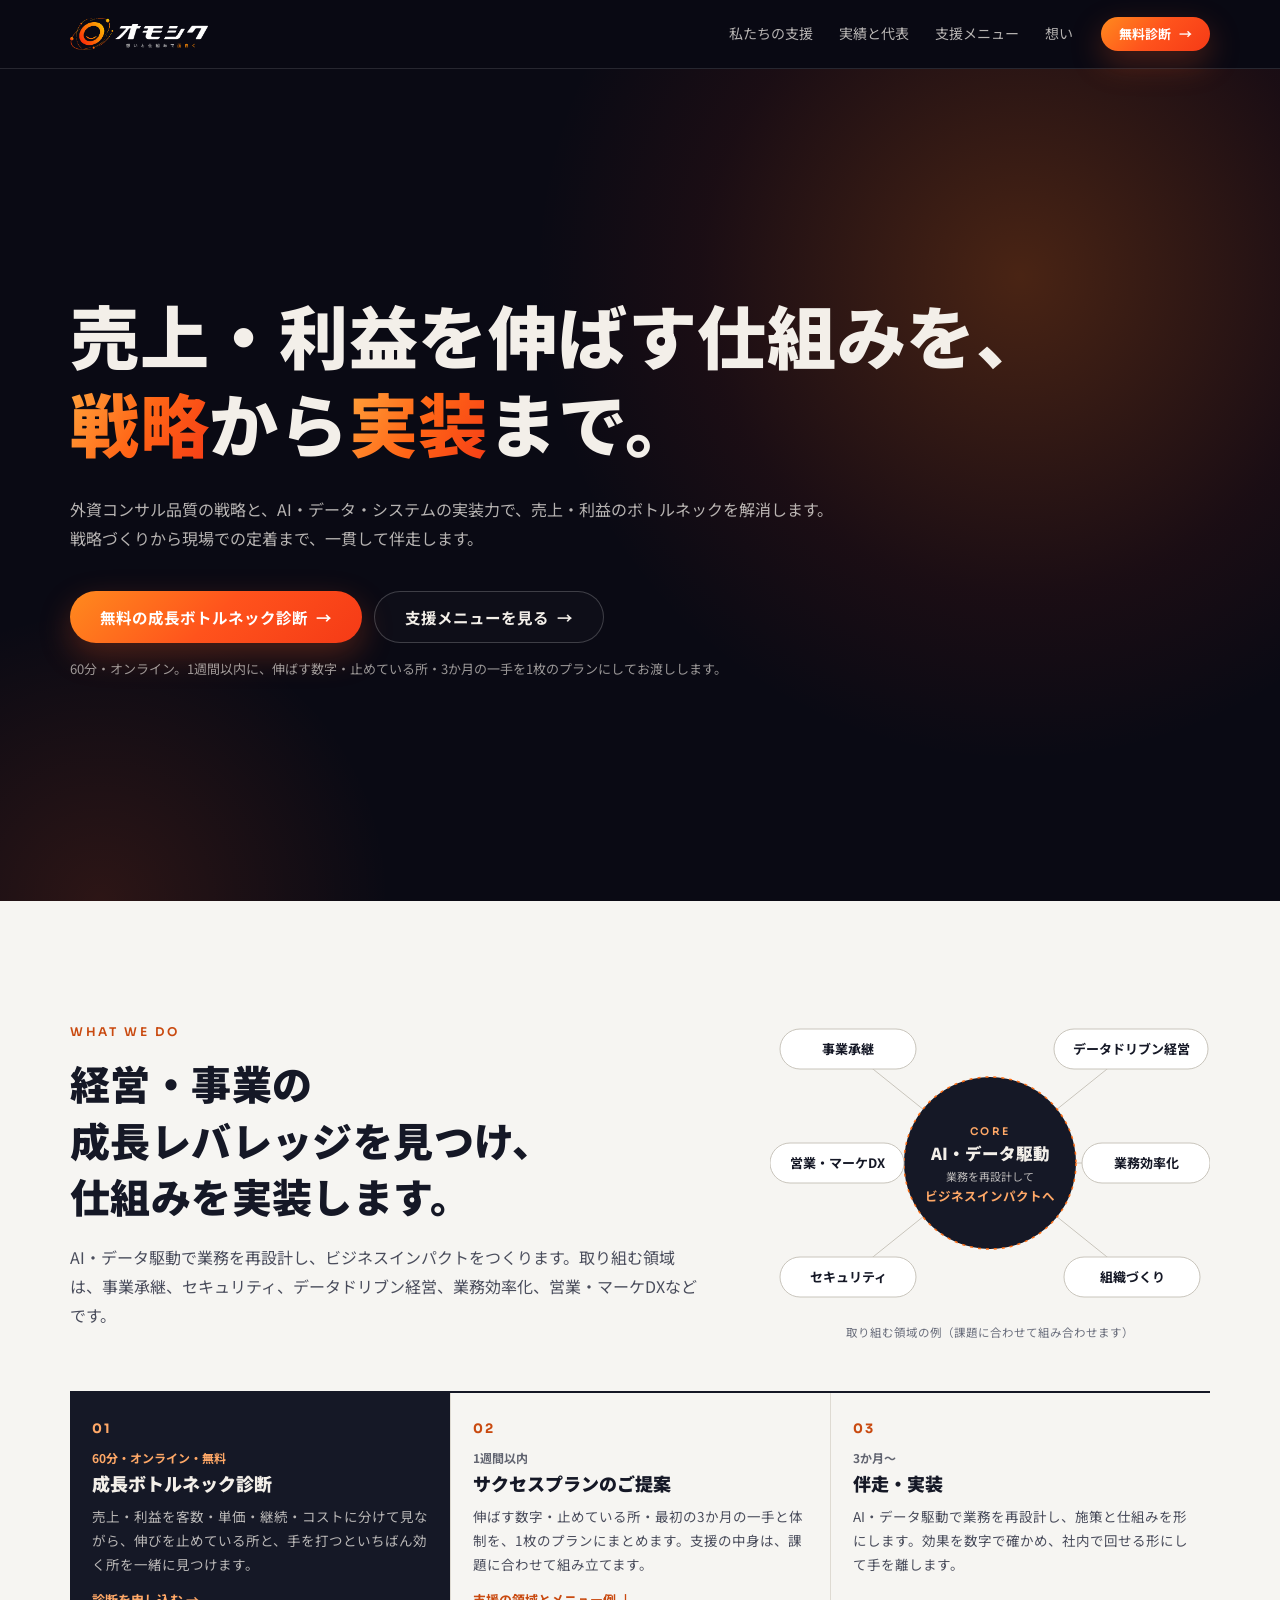
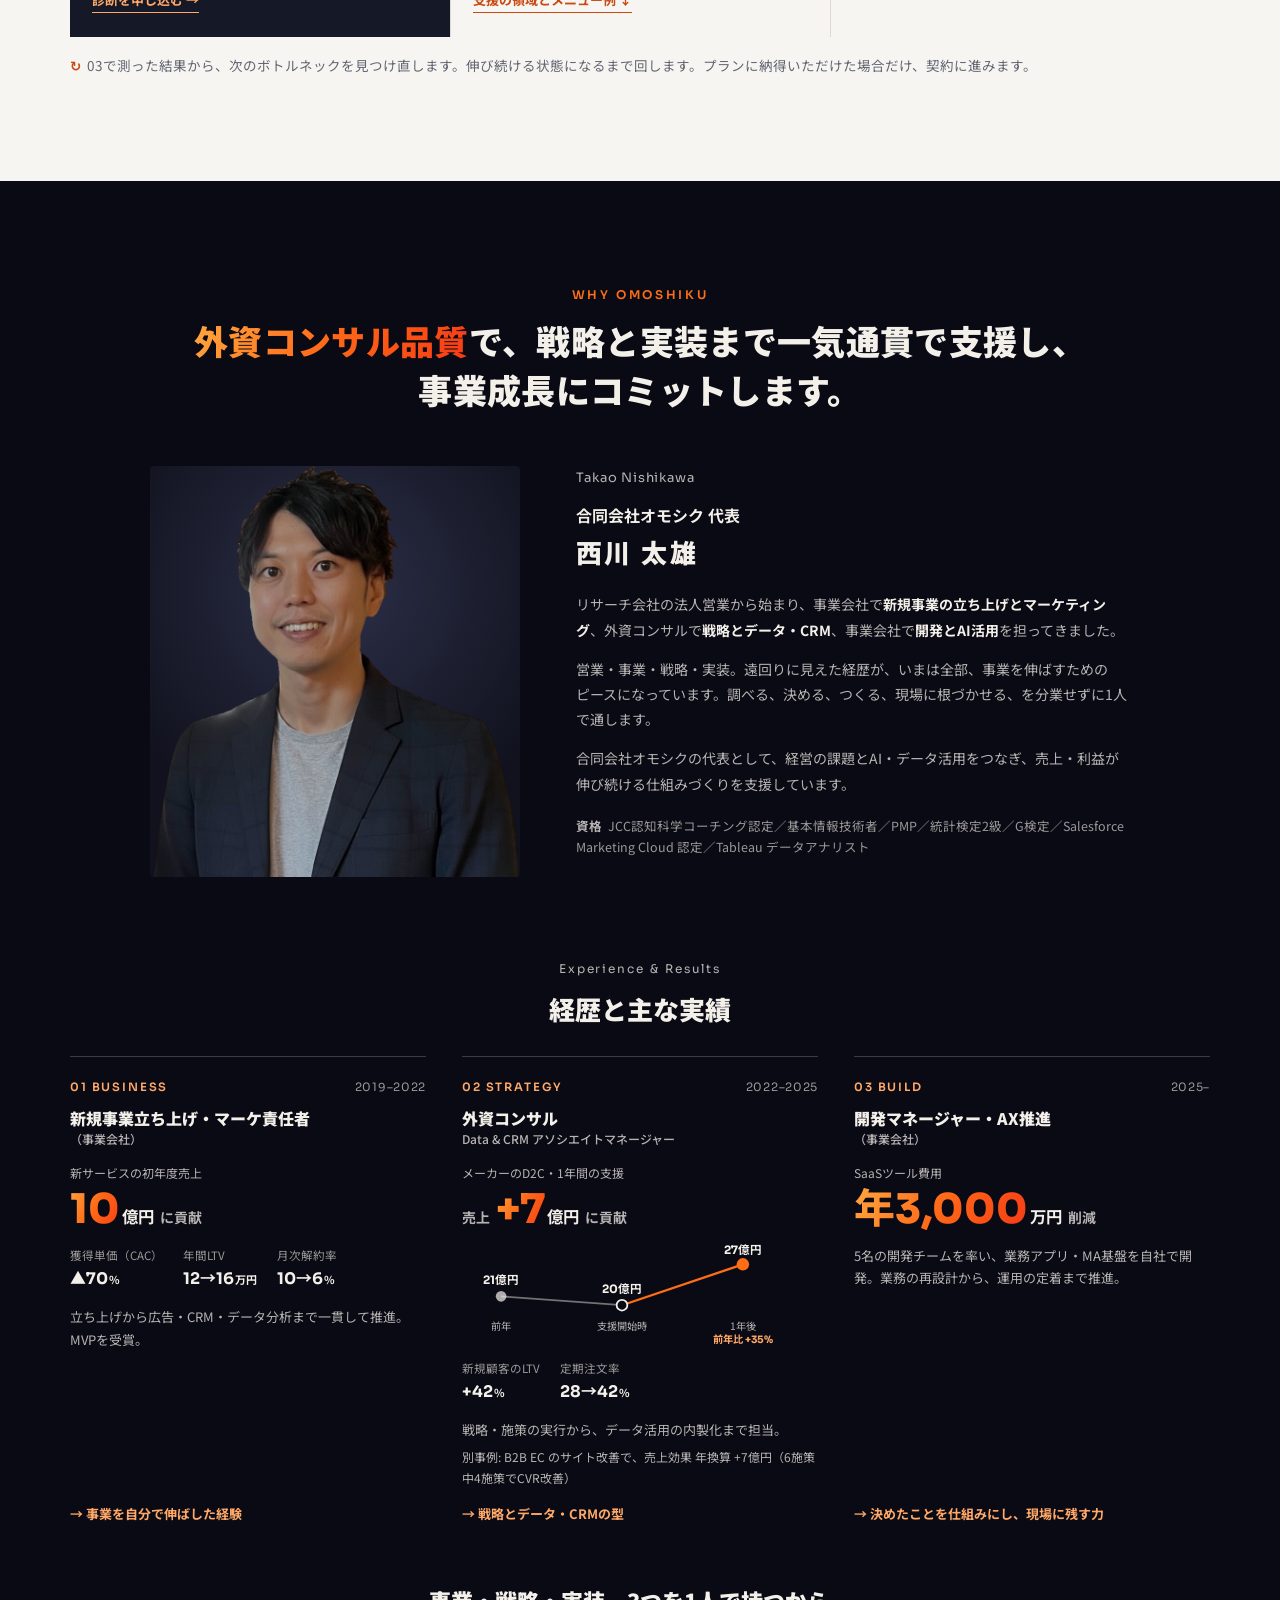
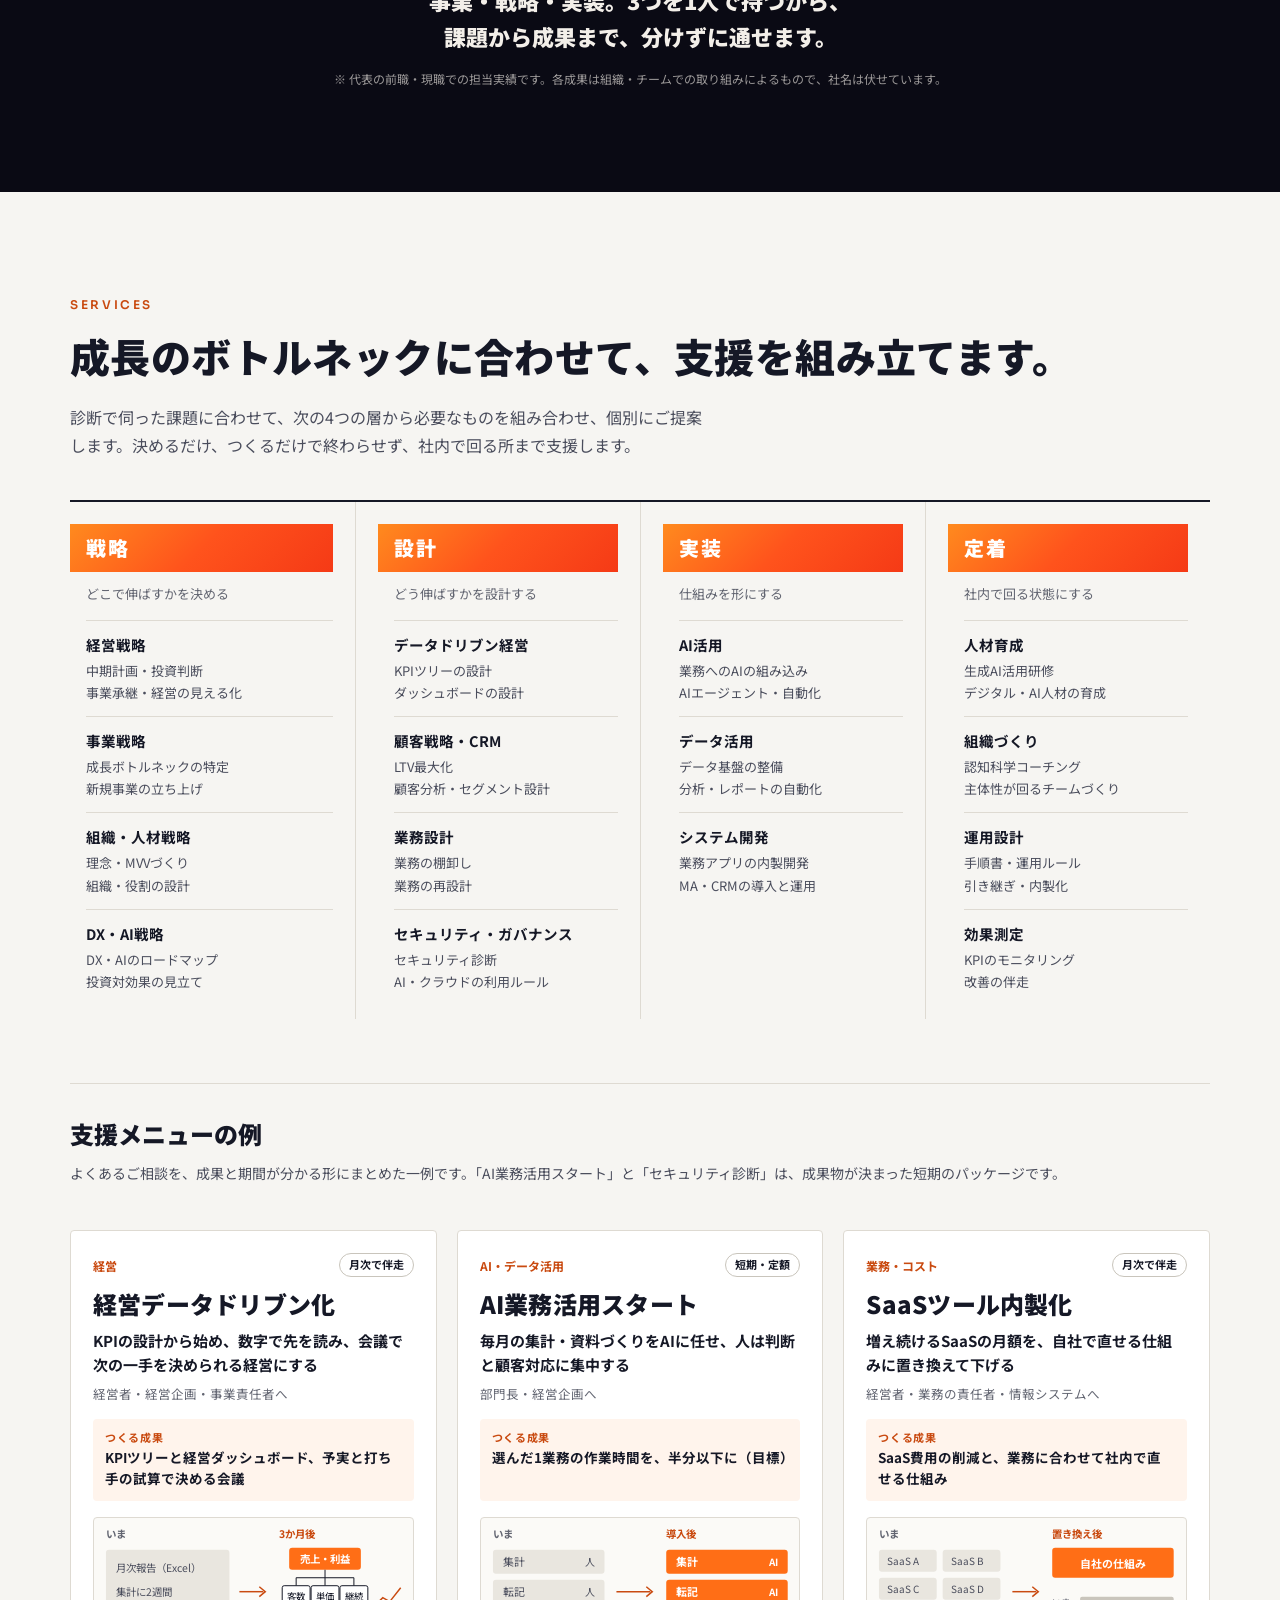
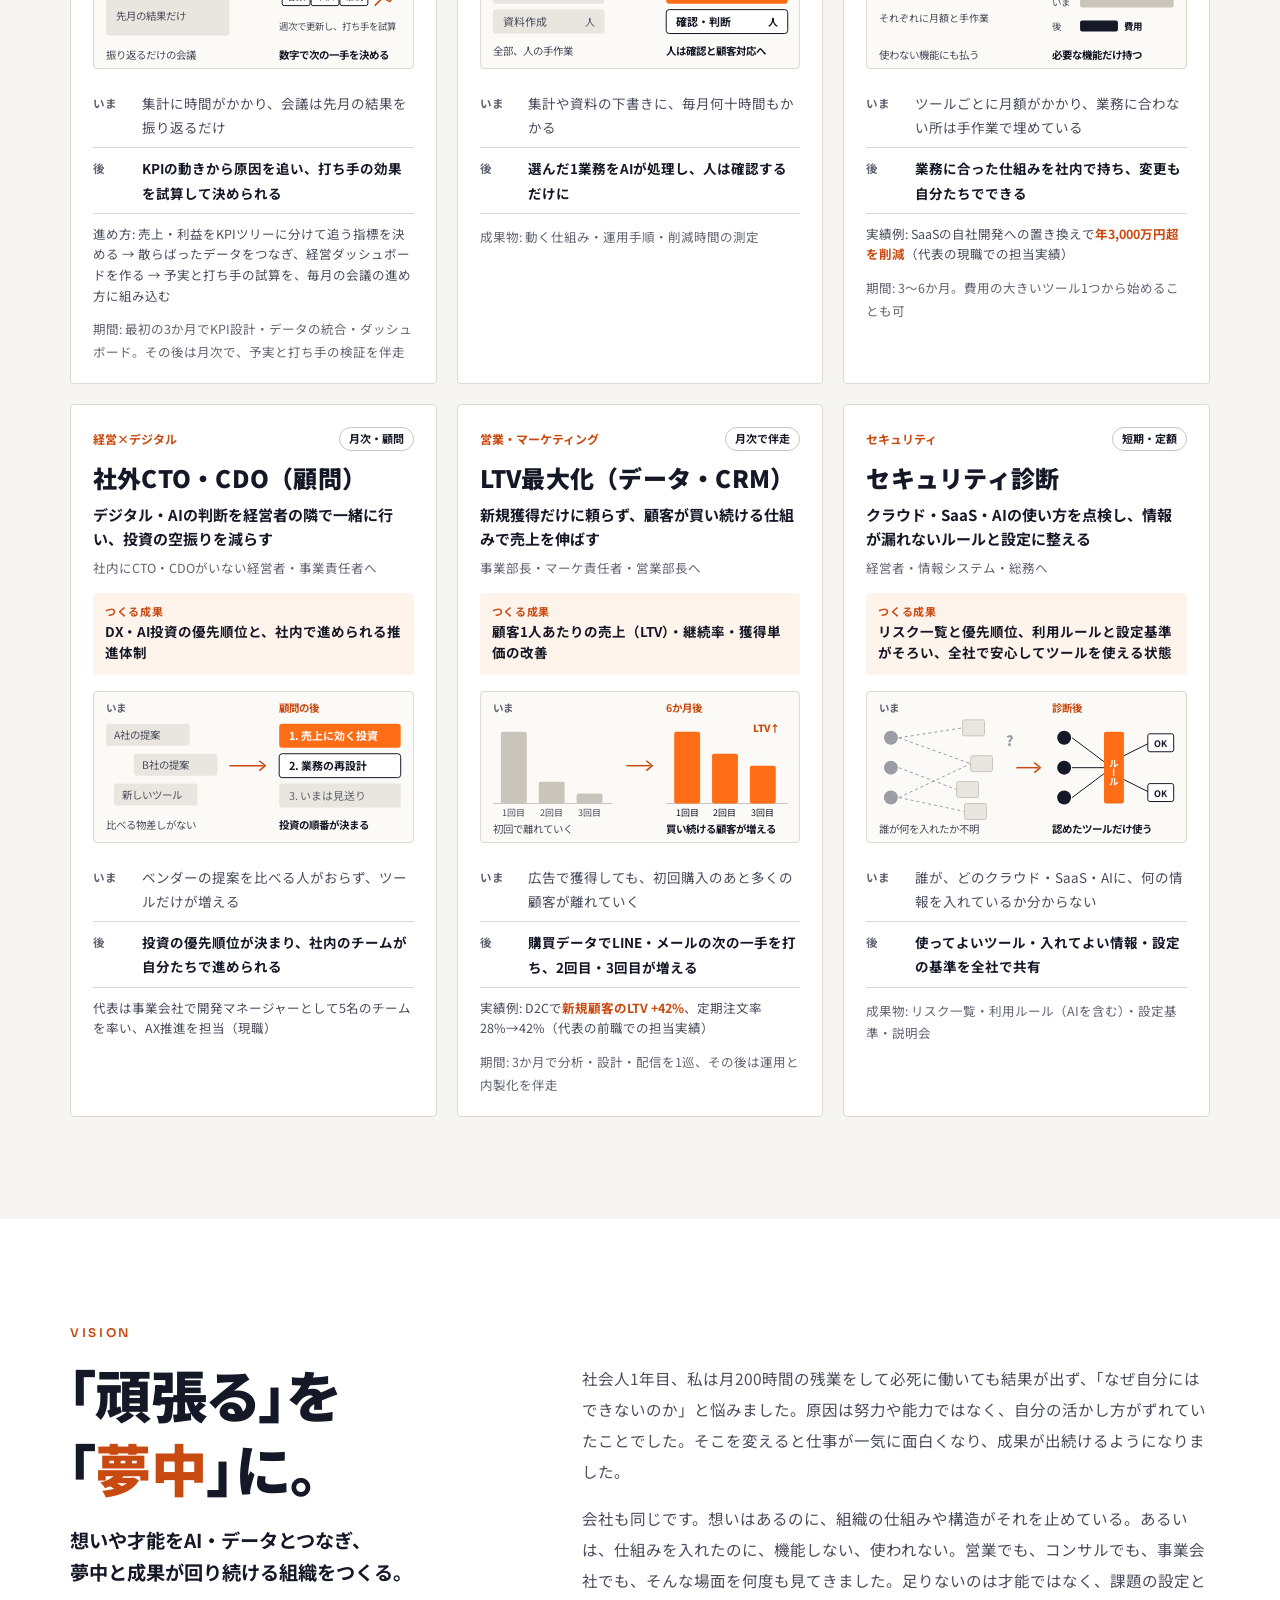
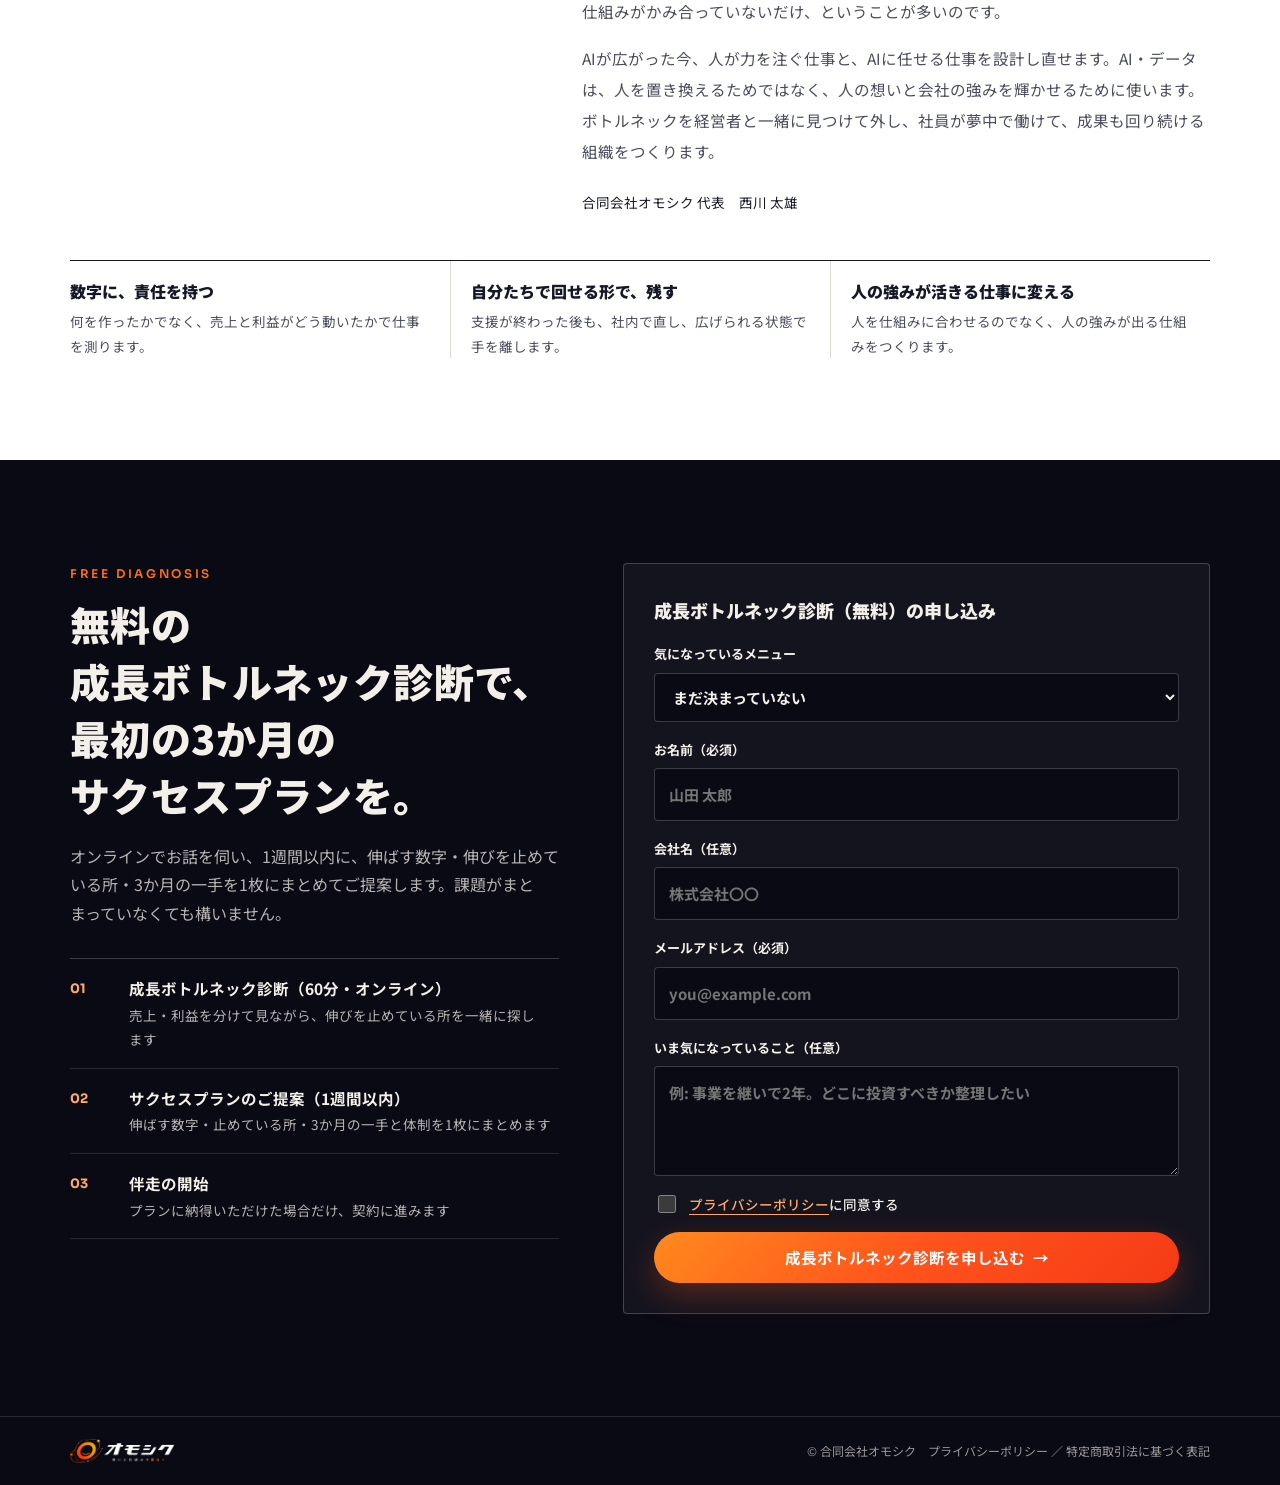
==== commit dfeeae03: "style(vision): 使命の一文を読点で2行に分け、文字を大きくする Co-Authored-By: Claude Opus 5.5 <noreply@anthropic.com>" ====
--- a/index.html
+++ b/index.html
@@ -252,7 +252,7 @@
 .vision-grid{display:grid;grid-template-columns:minmax(0,5fr) minmax(0,7fr);gap:32px 64px;align-items:start}
 .vision-grid{margin-top:14px}
 .vision h2{font-size:clamp(36px,4.4vw,58px);font-weight:900;line-height:1.3;font-feature-settings:"palt";margin-left:-.06em}
-.vision-sub{margin-top:16px;font-size:16px;font-weight:700}
+.vision-sub{margin-top:20px;font-size:clamp(17px,1.5vw,21px);font-weight:700;line-height:1.7}
 .vision-body{padding-top:.35em}
 .vision-body p{font-size:15.5px;line-height:2;color:var(--navy-dim)}
 .vision-body p+p{margin-top:16px}
@@ -675,7 +675,7 @@
     <div class="vision-grid">
       <div>
         <h2 id="vision-title"><span class="p">「頑張る」を</span><br><span class="p">「<span style="color:var(--accent-deep)">夢中</span>」に。</span></h2>
-        <p class="vision-sub"><span class="p">想いや才能を</span><span class="p">AI・データとつなぎ、</span><span class="p">夢中と成果が</span><span class="p">回り続ける組織をつくる。</span></p>
+        <p class="vision-sub"><span class="p">想いや才能を</span><span class="p">AI・データとつなぎ、</span><br><span class="p">夢中と成果が</span><span class="p">回り続ける組織をつくる。</span></p>
       </div>
       <div class="vision-body">
         <p>社会人1年目、私は月200時間の残業をして必死に働いても結果が出ず、「なぜ自分にはできないのか」と悩みました。原因は努力や能力ではなく、自分の活かし方がずれていたことでした。そこを変えると仕事が一気に面白くなり、成果が出続けるようになりました。</p>
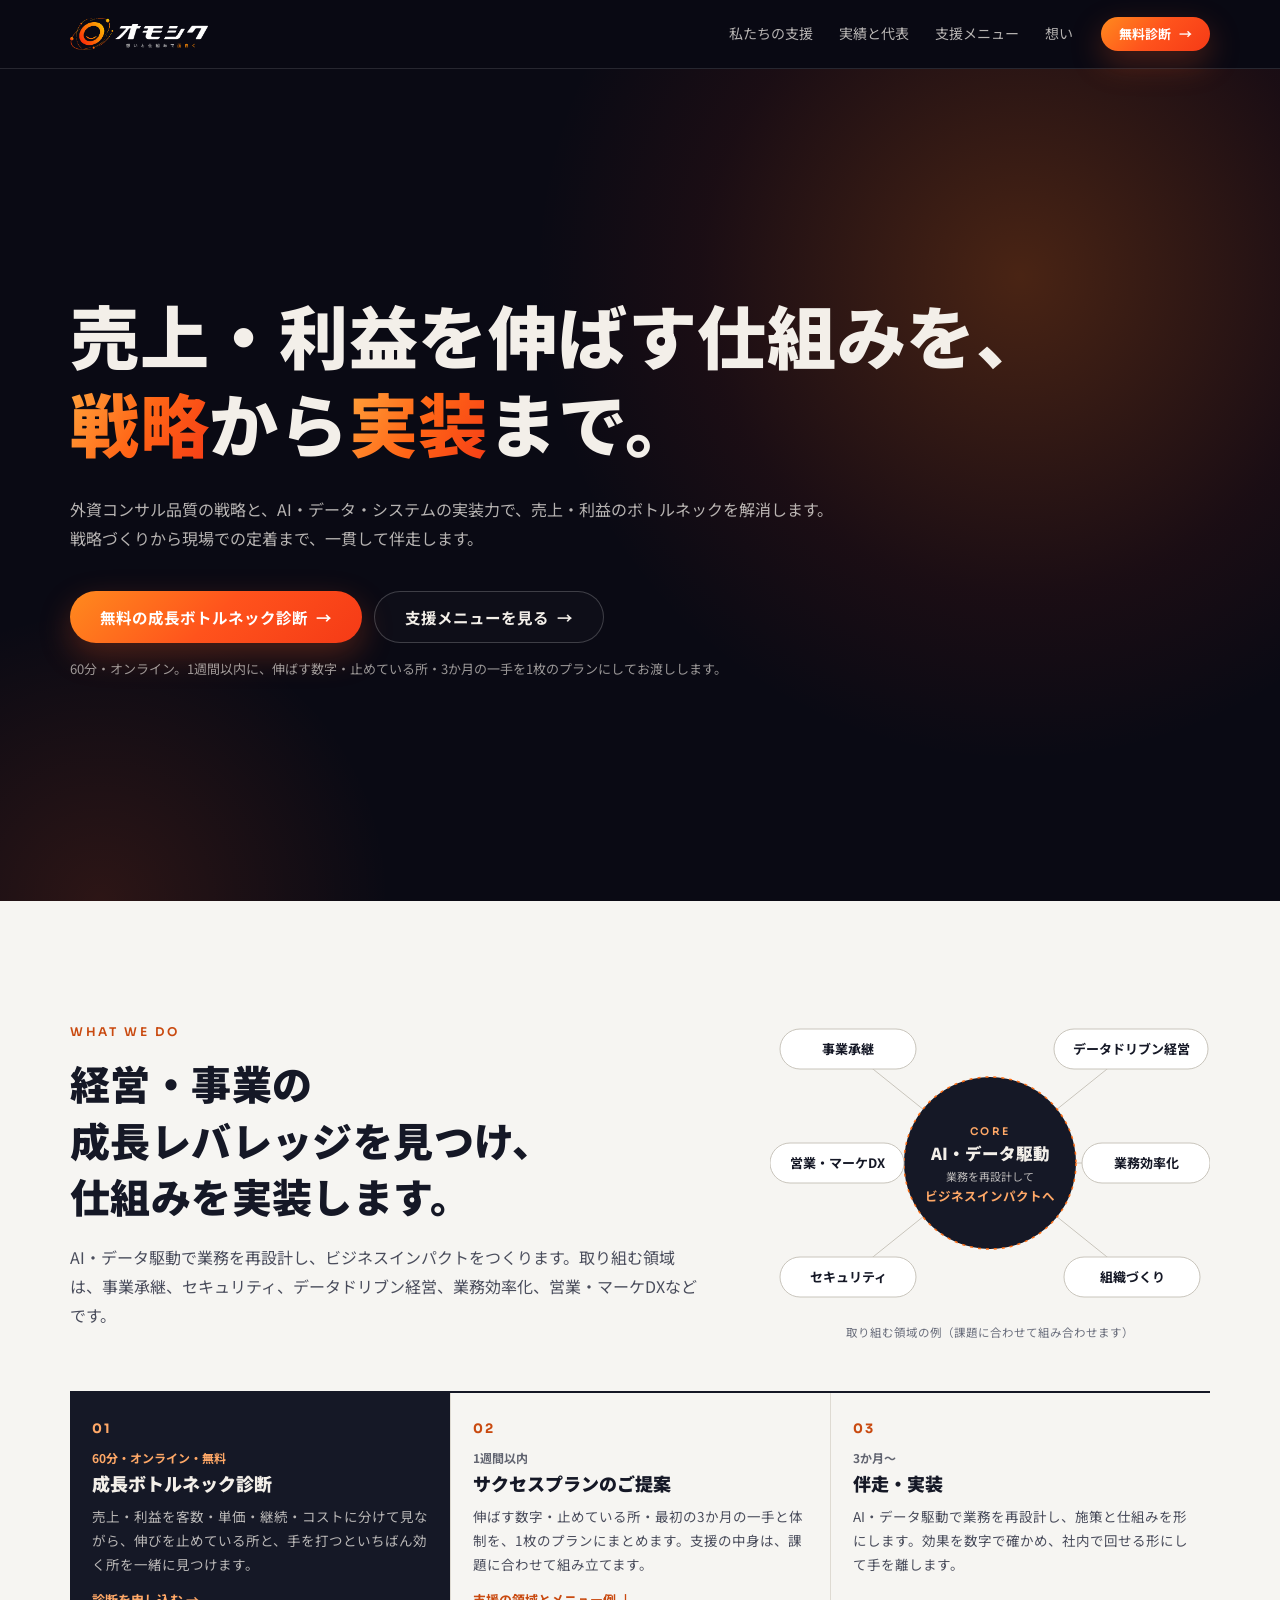
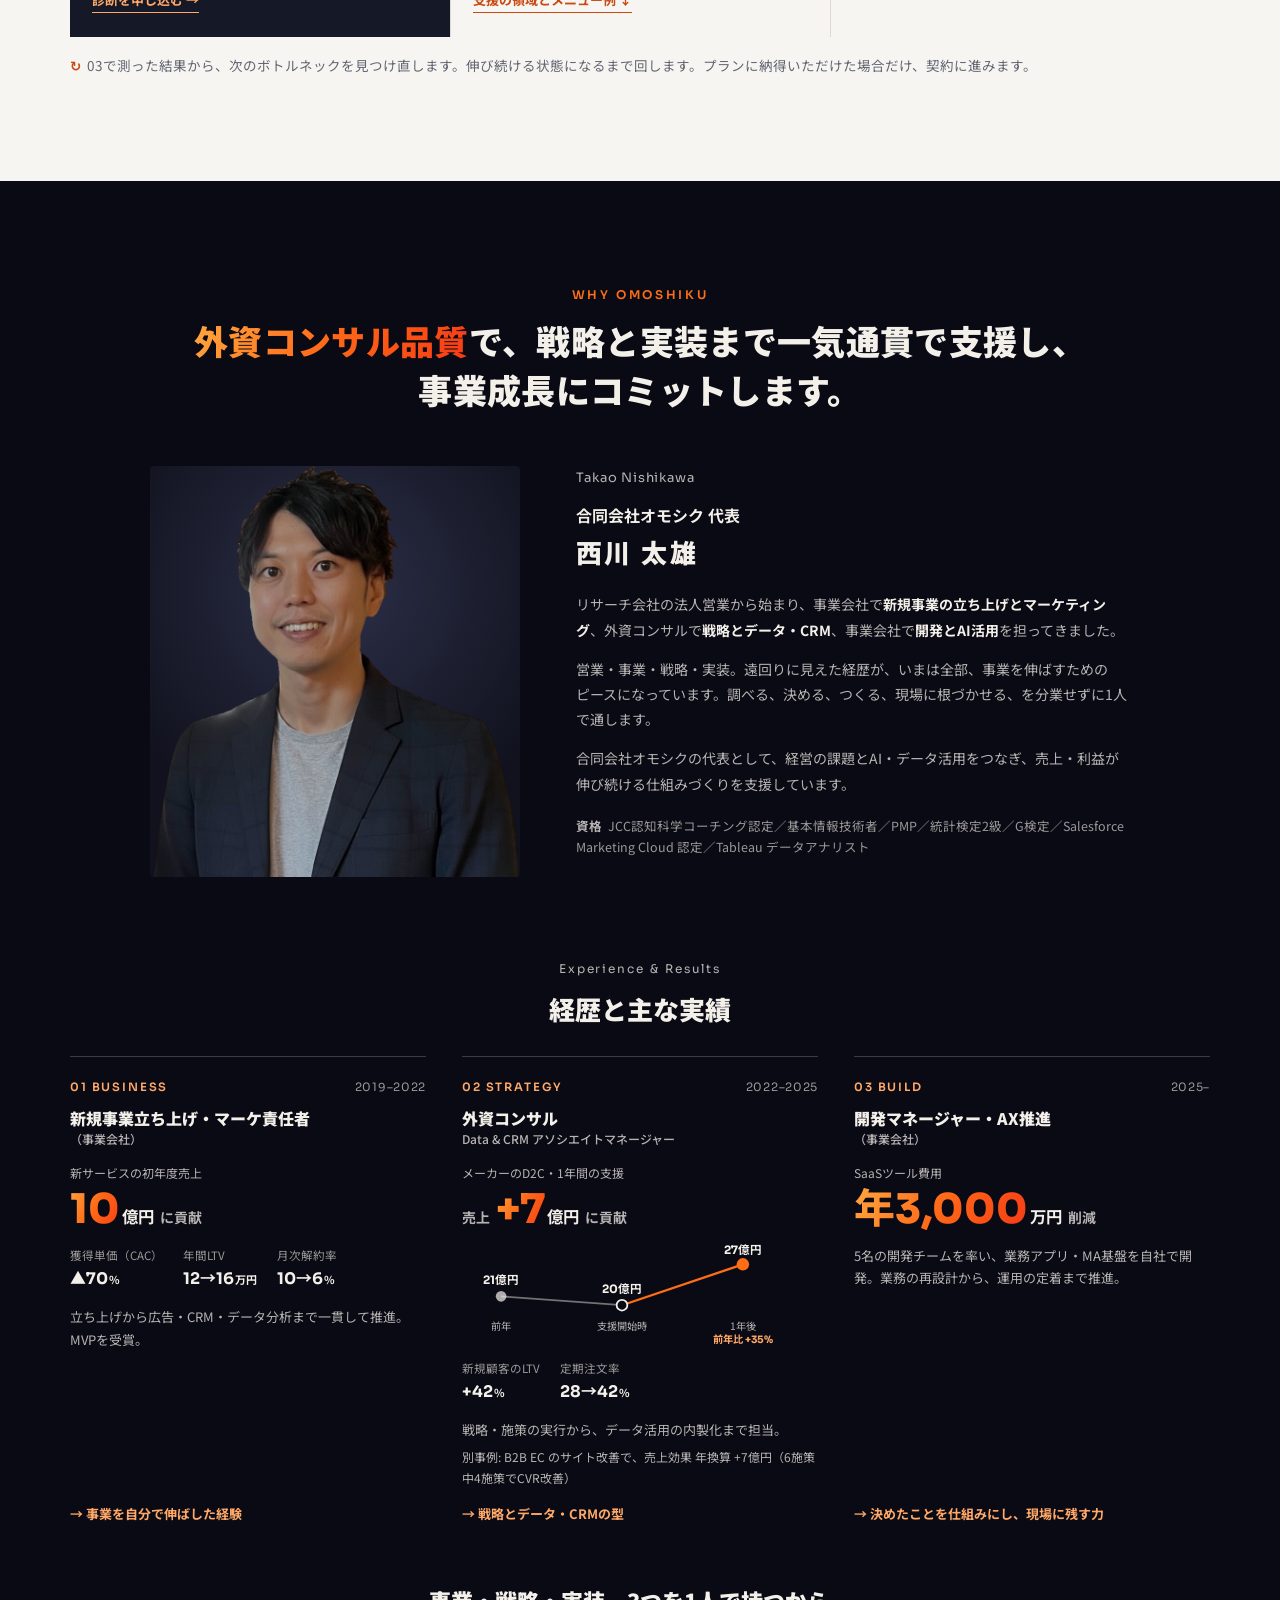
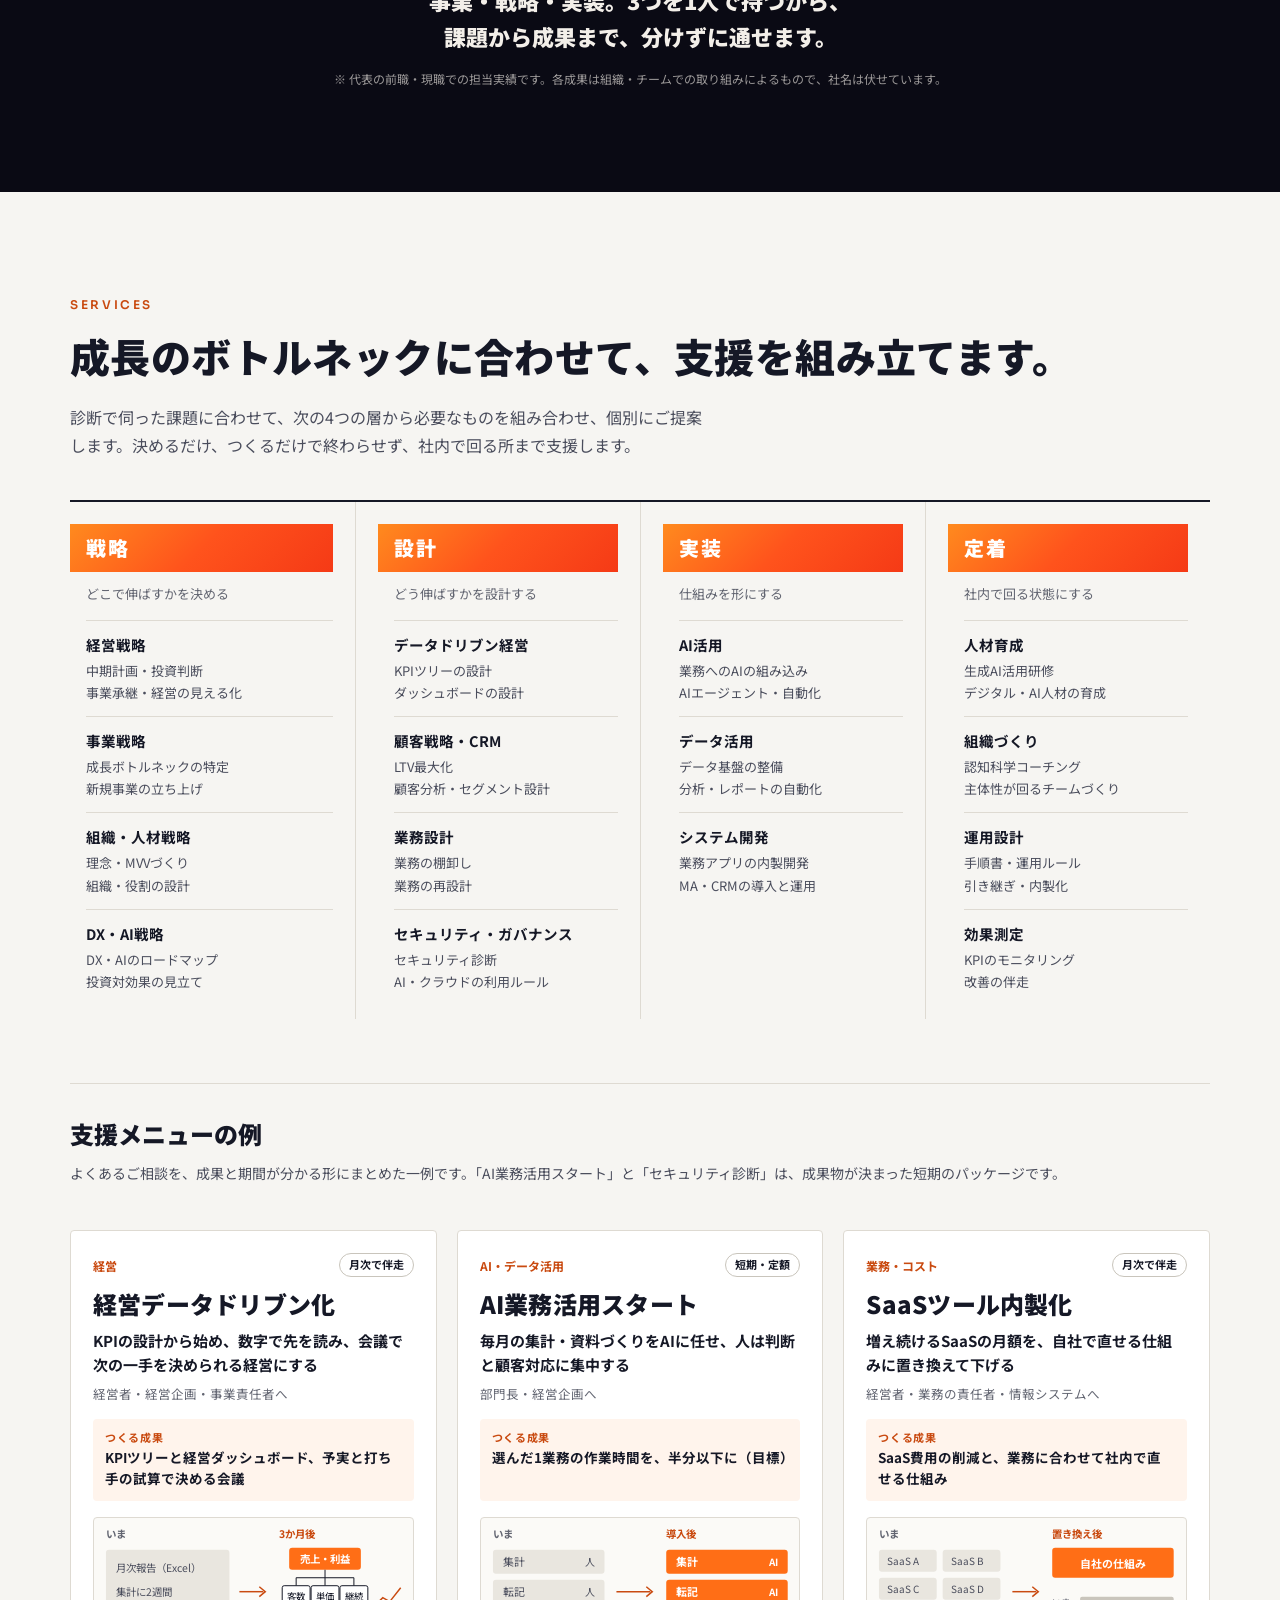
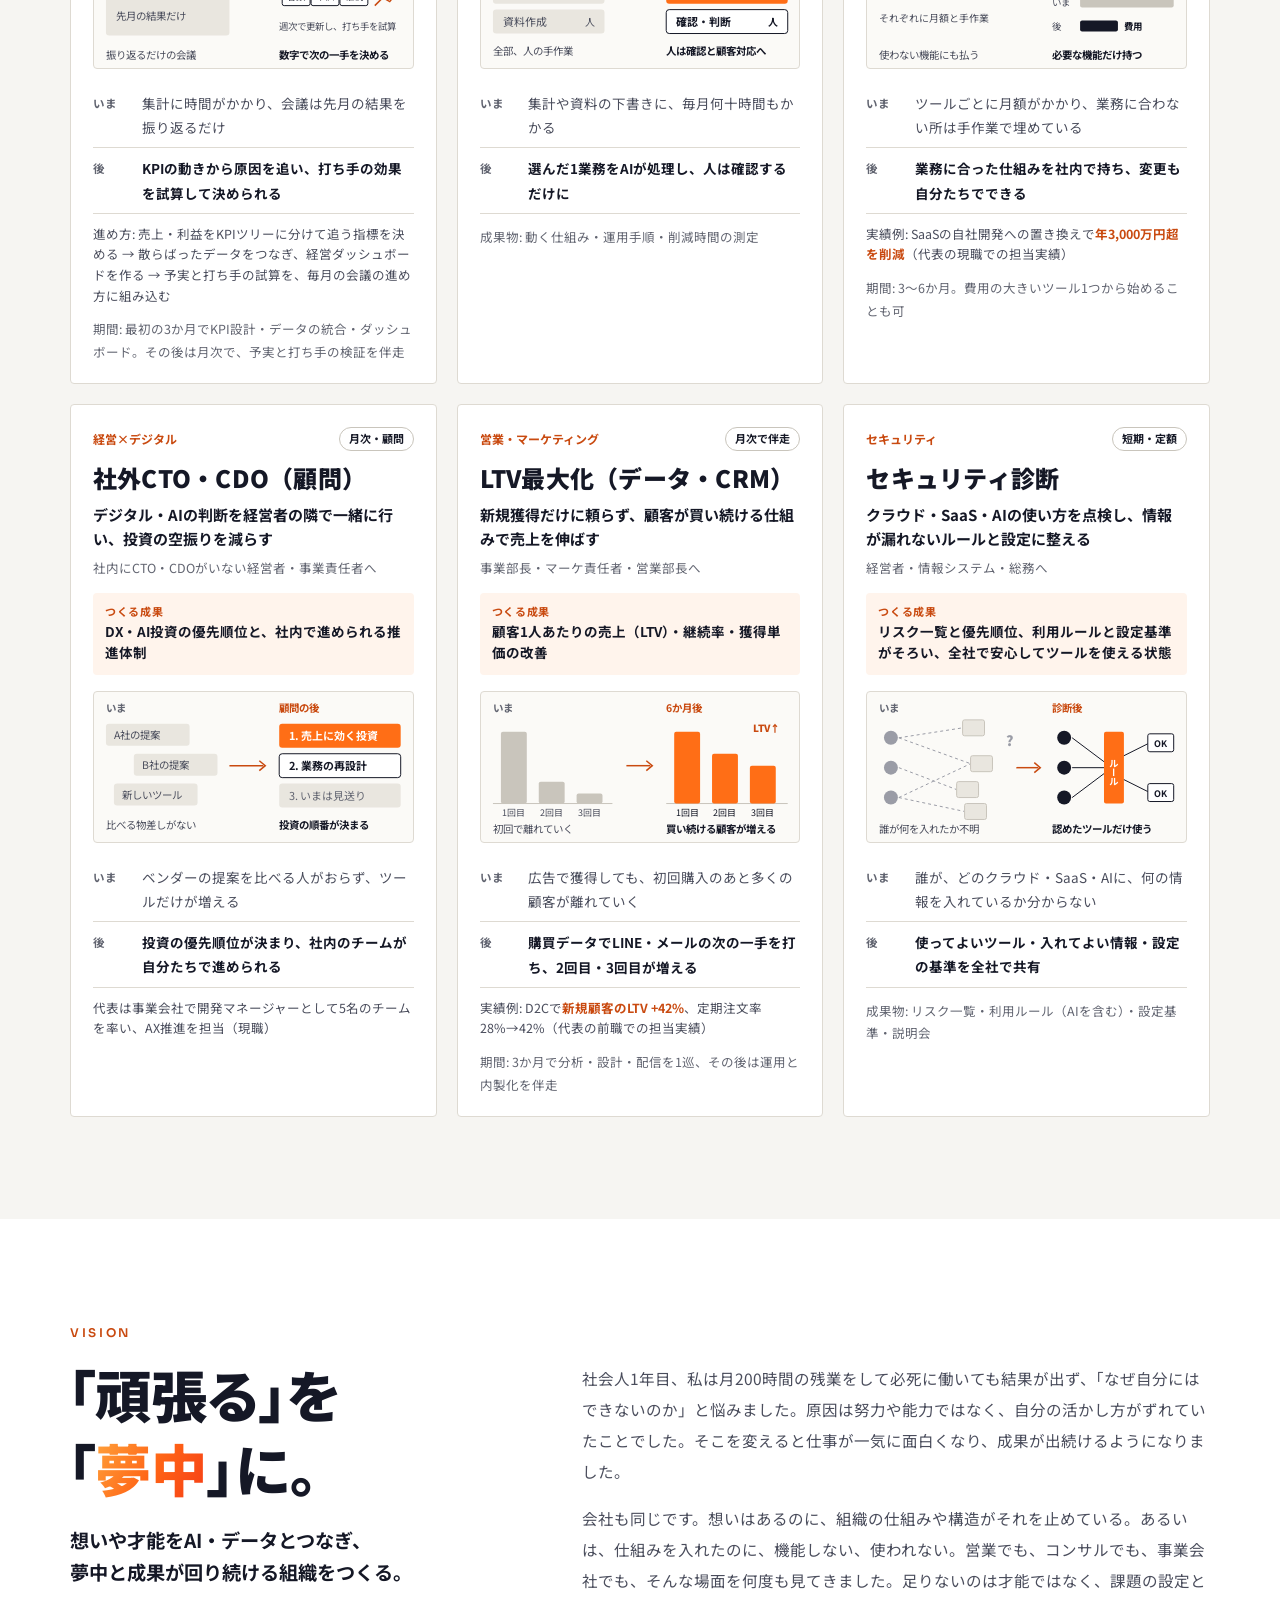
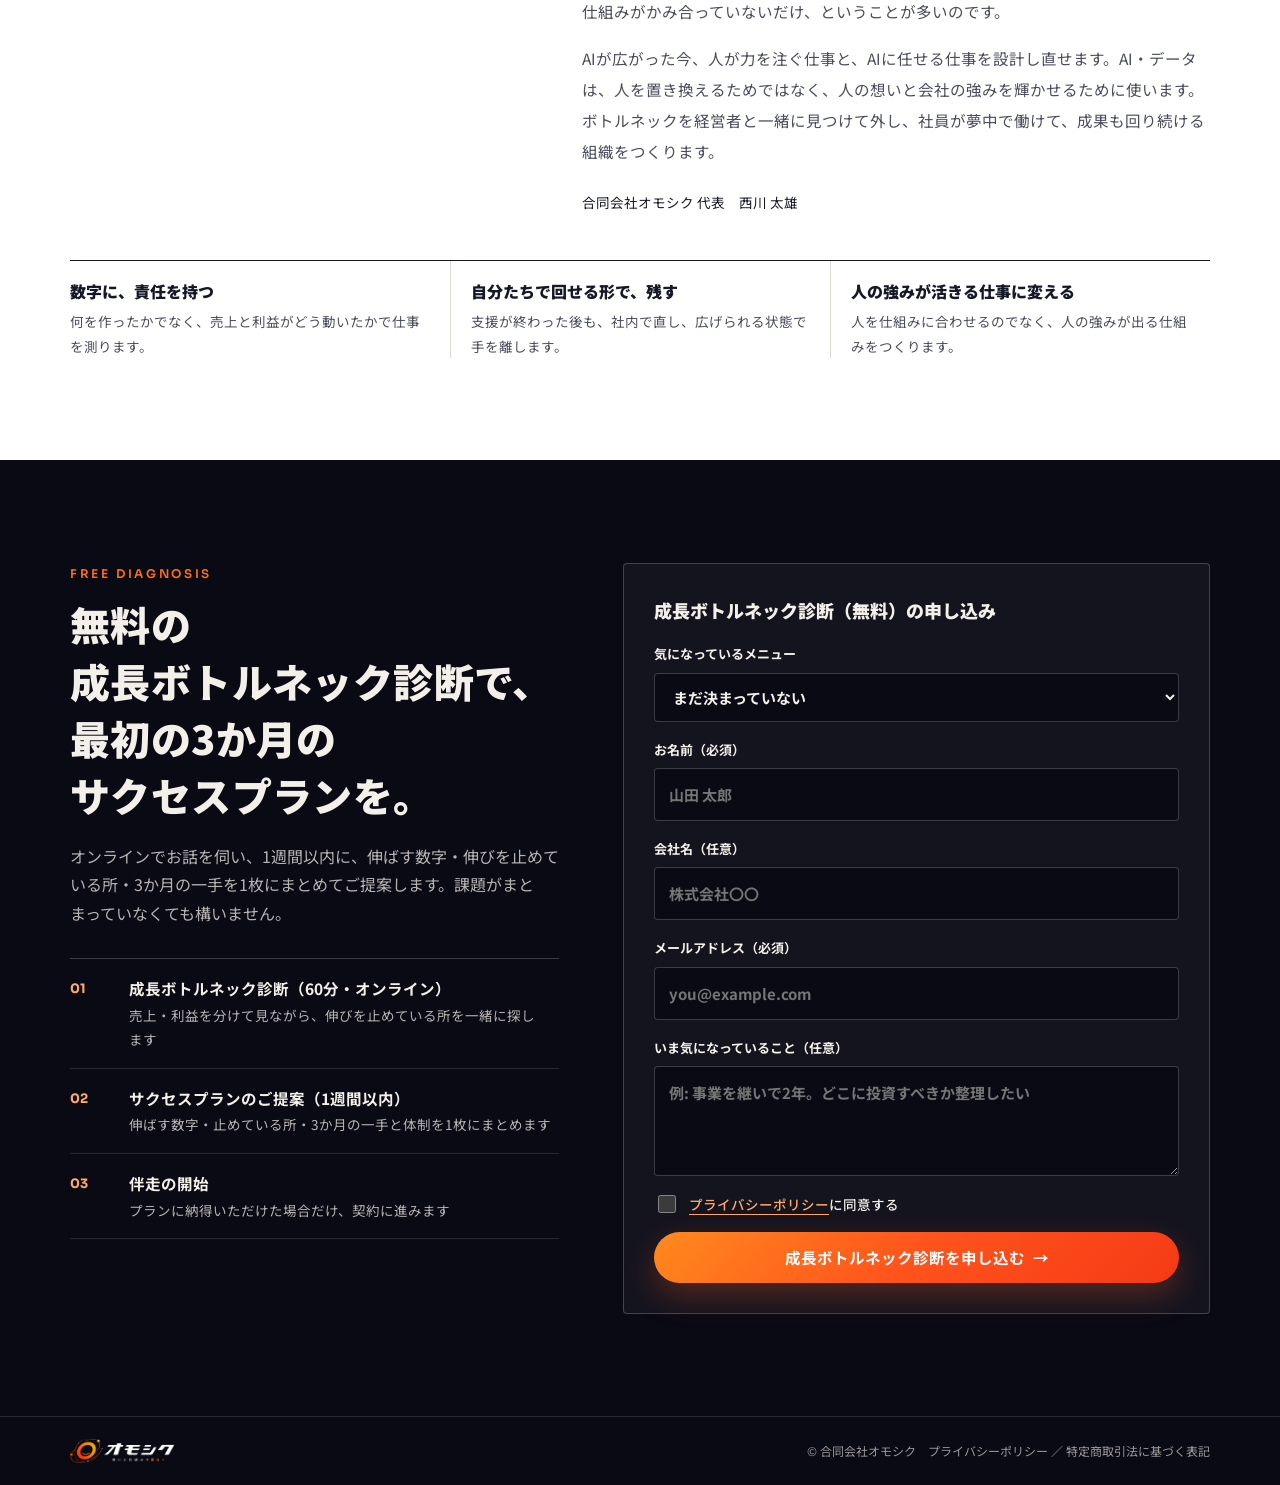
==== commit 1aaec88c: "style(vision): 「夢中」をFVの「戦略」と同じオレンジのグラデーションに Co-Authored-By: Claude Opus 5.5 <noreply@anthropic.com>" ====
--- a/index.html
+++ b/index.html
@@ -674,7 +674,7 @@
     <p class="label" style="color:var(--accent-deep)">Vision</p>
     <div class="vision-grid">
       <div>
-        <h2 id="vision-title"><span class="p">「頑張る」を</span><br><span class="p">「<span style="color:var(--accent-deep)">夢中</span>」に。</span></h2>
+        <h2 id="vision-title"><span class="p">「頑張る」を</span><br><span class="p">「<span class="accent">夢中</span>」に。</span></h2>
         <p class="vision-sub"><span class="p">想いや才能を</span><span class="p">AI・データとつなぎ、</span><br><span class="p">夢中と成果が</span><span class="p">回り続ける組織をつくる。</span></p>
       </div>
       <div class="vision-body">
